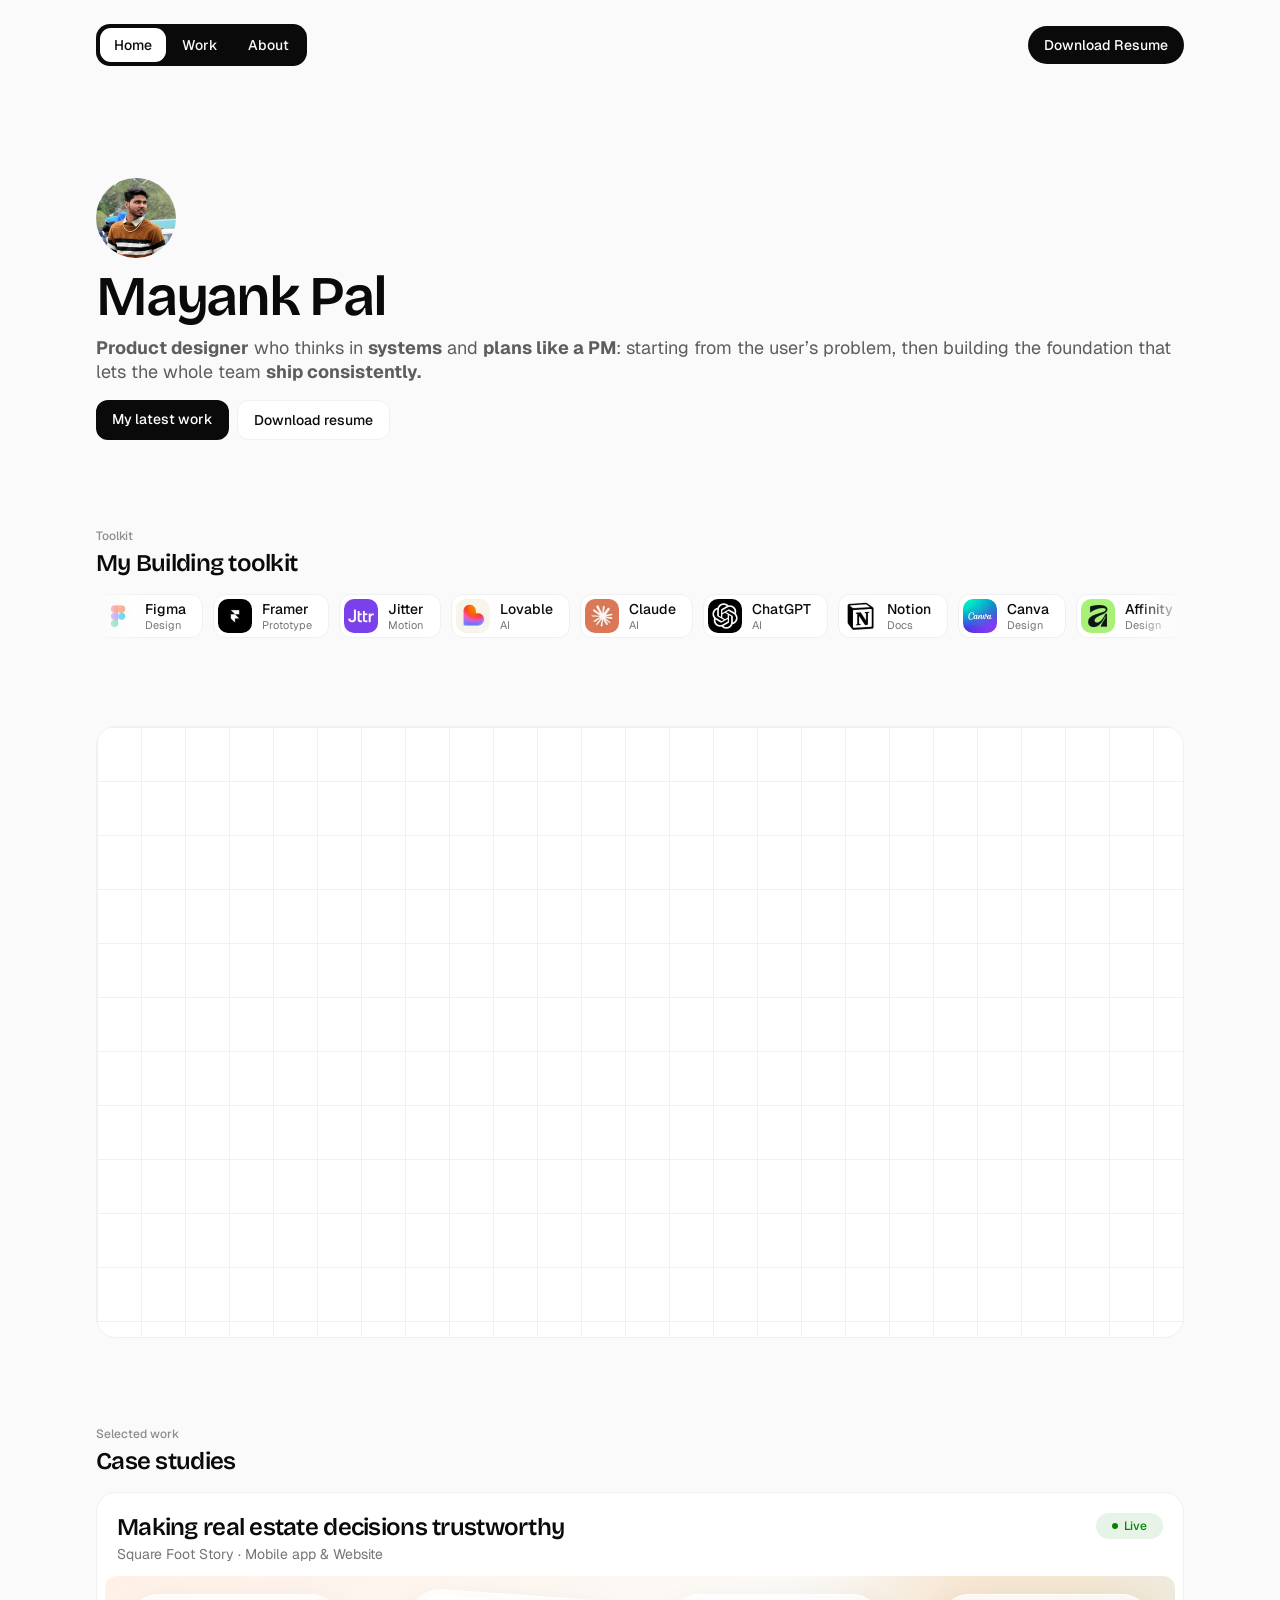
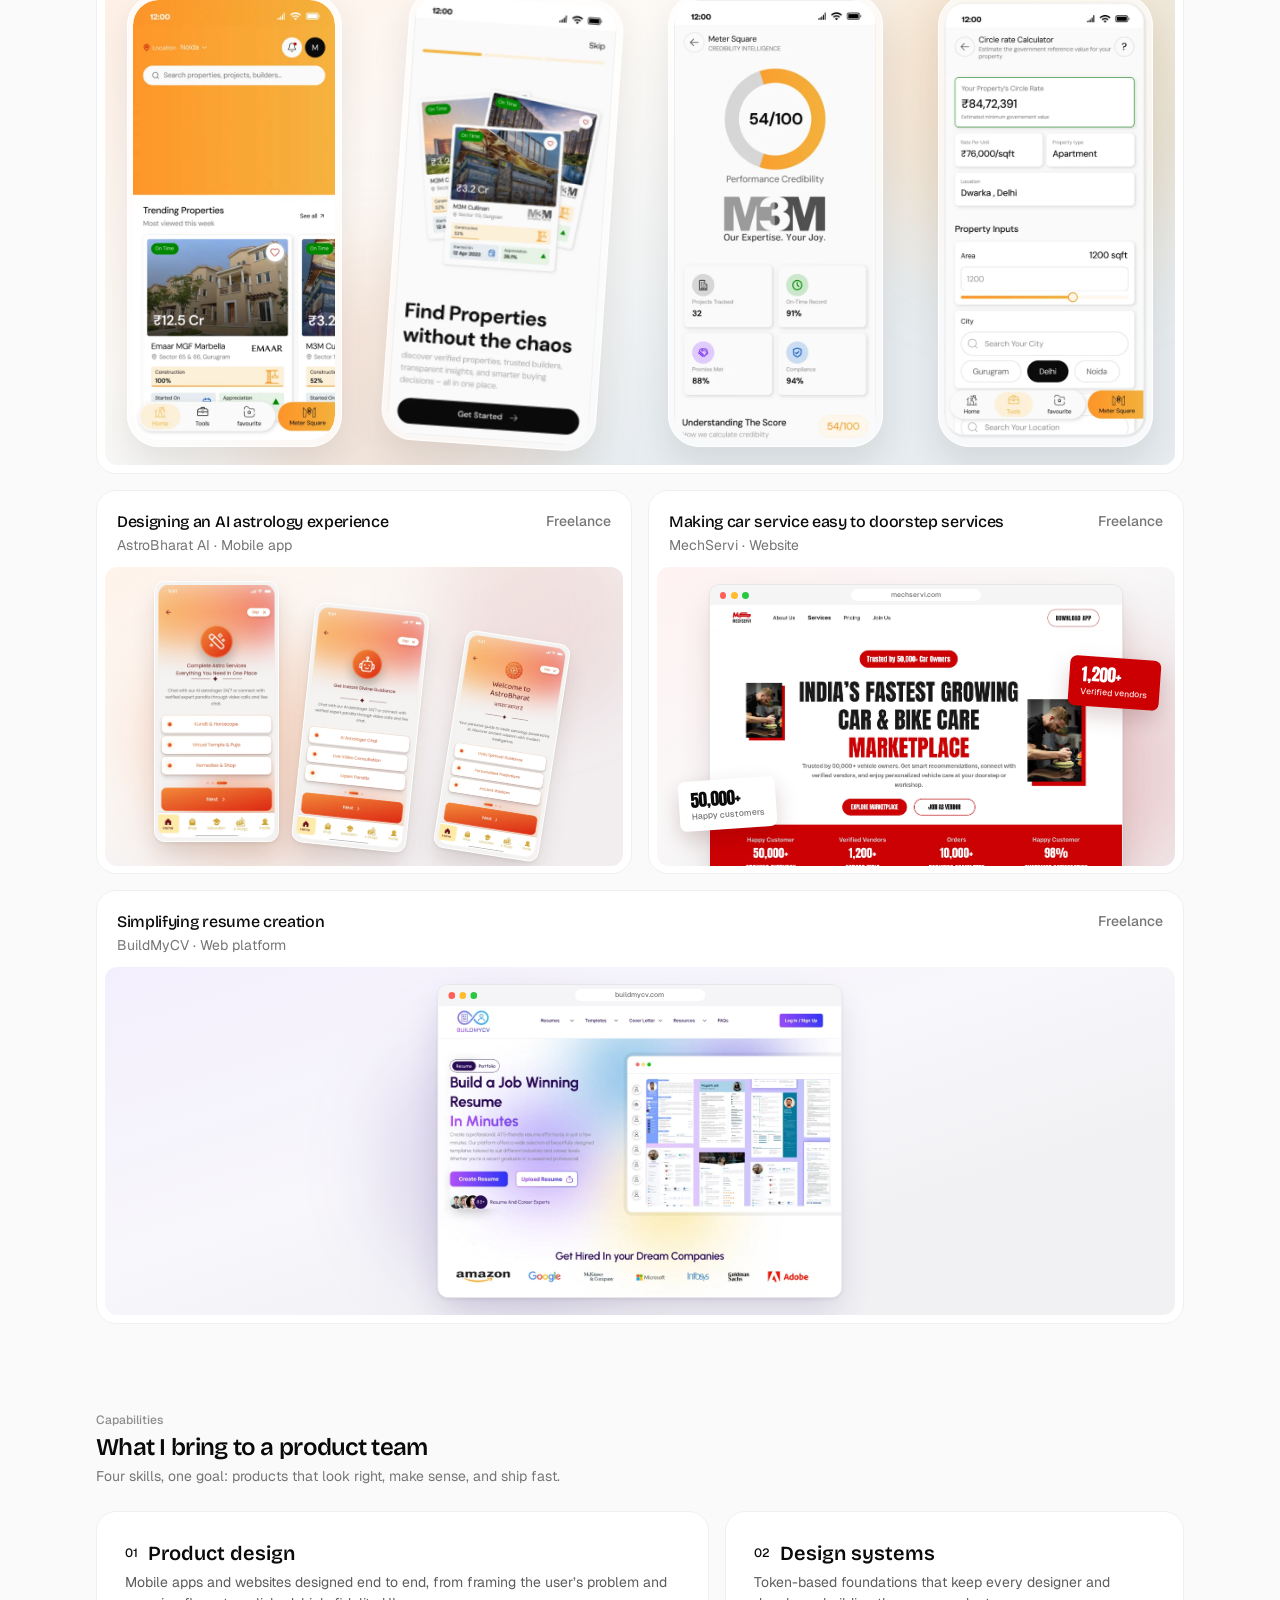
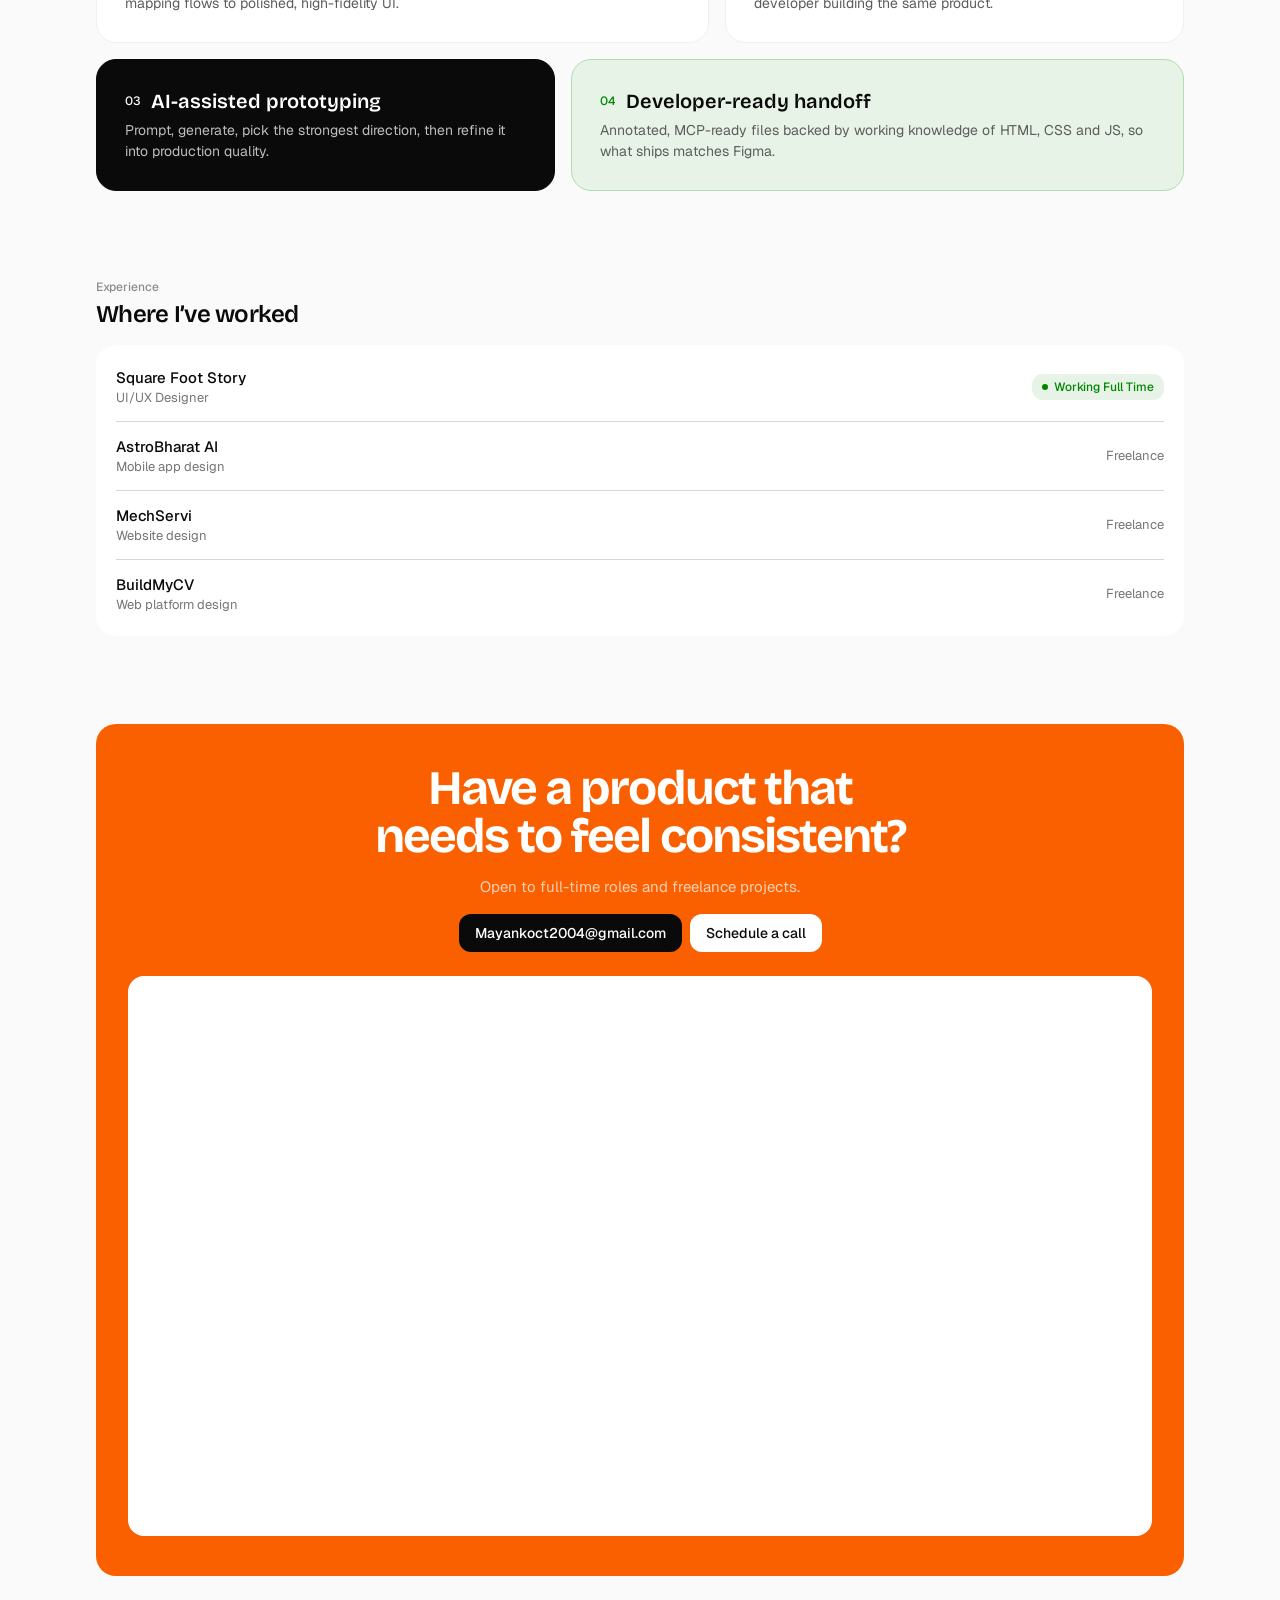
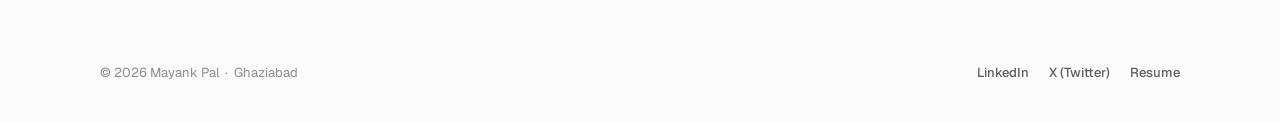
==== index.html @ 83ce11f9 "Home: Cal.com booking calendar in the contact card Co-Authored-By: Claude Opus 5.5 <noreply@anthropi" ====
<!DOCTYPE html>
<html lang="en">
<head>
  <meta charset="UTF-8">
  <meta name="viewport" content="width=device-width, initial-scale=1.0">
  <title>Mayank Pal — Product Designer</title>
  <meta name="description" content="Mayank Pal is a product designer who thinks in systems and plans like a PM.">

  <!-- Fonts -->
  <link rel="preconnect" href="https://fonts.googleapis.com">
  <link rel="preconnect" href="https://fonts.gstatic.com" crossorigin>
  <link href="https://fonts.googleapis.com/css2?family=Anton&family=Bricolage+Grotesque:opsz,wght@12..96,200..800&family=Geist:wght@100..900&display=swap" rel="stylesheet">

  <!-- Base -->
  <link rel="stylesheet" href="css/base/reset.css">
  <link rel="stylesheet" href="css/base/tokens.css">
  <link rel="stylesheet" href="css/base/typography.css">
  <link rel="stylesheet" href="css/base/layout.css">

  <!-- Components -->
  <link rel="stylesheet" href="css/components/nav.css">
  <link rel="stylesheet" href="css/components/footer.css">
  <link rel="stylesheet" href="css/components/buttons.css">
  <link rel="stylesheet" href="css/components/chips.css">
  <link rel="stylesheet" href="css/components/cards.css">
  <link rel="stylesheet" href="css/components/phone-mockup.css">
  <link rel="stylesheet" href="css/components/browser-mockup.css">
  <link rel="stylesheet" href="css/components/sfs-cover.css">
  <link rel="stylesheet" href="css/components/astro-cover.css">
  <link rel="stylesheet" href="css/components/mechservi-cover.css">
  <link rel="stylesheet" href="css/components/buildmycv-cover.css">
  <link rel="stylesheet" href="css/components/media-frame.css">

  <!-- Page -->
  <link rel="stylesheet" href="css/pages/home.css">
</head>
<body>
  <div class="page">

    <header class="nav">
      <nav class="nav__tabs" aria-label="Main">
        <a class="nav__tab" href="index.html" aria-current="page">Home</a>
        <a class="nav__tab" href="index.html#work">Work</a>
        <a class="nav__tab" href="about.html">About</a>
      </nav>
      <a class="button button--primary button--pill" href="https://drive.google.com/file/d/1pGfPo5S6tZQHNDvkSLIIHLWtFSm-3a2L/view?usp=sharing" target="_blank" rel="noopener">Download Resume</a>
    </header>

    <main class="page__main">

      <!-- Hero -->
      <section class="hero">
        <img class="hero__avatar" src="assets/images/home/avatar.webp" alt="Portrait of Mayank Pal" width="80" height="80">
        <h1 class="hero__title">Mayank Pal</h1>
        <p class="hero__intro">
          <strong>Product designer</strong> who thinks in <strong>systems</strong> and <strong>plans like a PM</strong>:
          starting from the user’s problem, then building the foundation that lets the whole team <strong>ship consistently.</strong>
        </p>
        <div class="button-group">
          <a class="button button--primary" href="#work">My latest work</a>
          <a class="button button--secondary" href="https://drive.google.com/file/d/1pGfPo5S6tZQHNDvkSLIIHLWtFSm-3a2L/view?usp=sharing" target="_blank" rel="noopener">Download resume</a>
        </div>
      </section>

      <!-- Toolkit -->
      <section class="toolkit">
        <div class="section-head">
          <p class="section-head__eyebrow">Toolkit</p>
          <h2 class="section-head__title">My Building toolkit</h2>
        </div>
        <div class="toolkit__marquee">
          <ul class="toolkit__strip">
            <li class="tool"><img class="tool__logo" src="assets/images/home/logo-figma.webp" alt="Figma logo"><span class="tool__text"><span class="tool__name">Figma</span><span class="tool__category">Design</span></span></li>
            <li class="tool"><img class="tool__logo" src="assets/images/home/logo-framer.webp" alt="Framer logo"><span class="tool__text"><span class="tool__name">Framer</span><span class="tool__category">Prototype</span></span></li>
            <li class="tool"><img class="tool__logo" src="assets/images/home/logo-jitter.webp" alt="Jitter logo"><span class="tool__text"><span class="tool__name">Jitter</span><span class="tool__category">Motion</span></span></li>
            <li class="tool"><img class="tool__logo" src="assets/images/home/logo-lovable.webp" alt="Lovable logo"><span class="tool__text"><span class="tool__name">Lovable</span><span class="tool__category">AI</span></span></li>
            <li class="tool"><img class="tool__logo" src="assets/images/home/logo-claude.webp" alt="Claude logo"><span class="tool__text"><span class="tool__name">Claude</span><span class="tool__category">AI</span></span></li>
            <li class="tool"><img class="tool__logo" src="assets/images/home/logo-chatgpt.webp" alt="ChatGPT logo"><span class="tool__text"><span class="tool__name">ChatGPT</span><span class="tool__category">AI</span></span></li>
            <li class="tool"><img class="tool__logo" src="assets/images/home/logo-notion.webp" alt="Notion logo"><span class="tool__text"><span class="tool__name">Notion</span><span class="tool__category">Docs</span></span></li>
            <li class="tool"><img class="tool__logo" src="assets/images/home/logo-canva.webp" alt="Canva logo"><span class="tool__text"><span class="tool__name">Canva</span><span class="tool__category">Design</span></span></li>
            <li class="tool"><img class="tool__logo" src="assets/images/home/logo-affinity.webp" alt="Affinity logo"><span class="tool__text"><span class="tool__name">Affinity</span><span class="tool__category">Design</span></span></li>
            <li class="tool"><img class="tool__logo" src="assets/images/home/logo-miro.webp" alt="Miro logo"><span class="tool__text"><span class="tool__name">Miro</span><span class="tool__category">Whiteboard</span></span></li>
            <li class="tool"><img class="tool__logo" src="assets/images/home/logo-adobe-xd.webp" alt="Adobe XD logo"><span class="tool__text"><span class="tool__name">Adobe XD</span><span class="tool__category">Design</span></span></li>
            <li class="tool"><img class="tool__logo" src="assets/images/home/logo-sketch.webp" alt="Sketch logo"><span class="tool__text"><span class="tool__name">Sketch</span><span class="tool__category">Design</span></span></li>
            <!-- Second copy so the loop scrolls seamlessly; hidden from screen readers -->
            <li class="tool" aria-hidden="true"><img class="tool__logo" src="assets/images/home/logo-figma.webp" alt=""><span class="tool__text"><span class="tool__name">Figma</span><span class="tool__category">Design</span></span></li>
            <li class="tool" aria-hidden="true"><img class="tool__logo" src="assets/images/home/logo-framer.webp" alt=""><span class="tool__text"><span class="tool__name">Framer</span><span class="tool__category">Prototype</span></span></li>
            <li class="tool" aria-hidden="true"><img class="tool__logo" src="assets/images/home/logo-jitter.webp" alt=""><span class="tool__text"><span class="tool__name">Jitter</span><span class="tool__category">Motion</span></span></li>
            <li class="tool" aria-hidden="true"><img class="tool__logo" src="assets/images/home/logo-lovable.webp" alt=""><span class="tool__text"><span class="tool__name">Lovable</span><span class="tool__category">AI</span></span></li>
            <li class="tool" aria-hidden="true"><img class="tool__logo" src="assets/images/home/logo-claude.webp" alt=""><span class="tool__text"><span class="tool__name">Claude</span><span class="tool__category">AI</span></span></li>
            <li class="tool" aria-hidden="true"><img class="tool__logo" src="assets/images/home/logo-chatgpt.webp" alt=""><span class="tool__text"><span class="tool__name">ChatGPT</span><span class="tool__category">AI</span></span></li>
            <li class="tool" aria-hidden="true"><img class="tool__logo" src="assets/images/home/logo-notion.webp" alt=""><span class="tool__text"><span class="tool__name">Notion</span><span class="tool__category">Docs</span></span></li>
            <li class="tool" aria-hidden="true"><img class="tool__logo" src="assets/images/home/logo-canva.webp" alt=""><span class="tool__text"><span class="tool__name">Canva</span><span class="tool__category">Design</span></span></li>
            <li class="tool" aria-hidden="true"><img class="tool__logo" src="assets/images/home/logo-affinity.webp" alt=""><span class="tool__text"><span class="tool__name">Affinity</span><span class="tool__category">Design</span></span></li>
            <li class="tool" aria-hidden="true"><img class="tool__logo" src="assets/images/home/logo-miro.webp" alt=""><span class="tool__text"><span class="tool__name">Miro</span><span class="tool__category">Whiteboard</span></span></li>
            <li class="tool" aria-hidden="true"><img class="tool__logo" src="assets/images/home/logo-adobe-xd.webp" alt=""><span class="tool__text"><span class="tool__name">Adobe XD</span><span class="tool__category">Design</span></span></li>
            <li class="tool" aria-hidden="true"><img class="tool__logo" src="assets/images/home/logo-sketch.webp" alt=""><span class="tool__text"><span class="tool__name">Sketch</span><span class="tool__category">Design</span></span></li>
          </ul>
        </div>
      </section>

      <!-- Showreel: plays silently on a loop, like a moving image -->
      <section class="media-frame" aria-label="Showreel">
        <video class="media-frame__video" autoplay muted loop playsinline preload="metadata" aria-label="Square Foot Story launch reel">
          <source src="assets/videos/home/sfs-launch-reel.mp4" type="video/mp4">
        </video>
      </section>

      <!-- Case studies -->
      <section class="case-studies" id="work">
        <div class="section-head">
          <p class="section-head__eyebrow">Selected work</p>
          <h2 class="section-head__title">Case studies</h2>
        </div>

        <!-- Square Foot Story (animated cover) — the whole card links to the case study -->
        <article class="work-card work-card--link">
          <div class="work-card__meta">
            <div class="work-card__text">
              <h3 class="work-card__title work-card__title--large"><a class="work-card__link" href="projects/square-foot-story.html">Making real estate decisions trustworthy</a></h3>
              <p class="work-card__subtitle">Square Foot Story · Mobile app &amp; Website</p>
            </div>
            <span class="chip chip--round"><img class="chip__dot" src="assets/icons/dot-green.svg" alt="">Live</span>
          </div>
          <div class="work-card__cover sfs-cover">
            <div class="sfs-cover__stage">
              <div class="glow sfs-cover__glow-1"><img class="glow__image" src="assets/images/square-foot-story/glow-cover-1.svg" alt=""></div>
              <div class="glow sfs-cover__glow-2"><img class="glow__image" src="assets/images/square-foot-story/glow-cover-2.svg" alt=""></div>
              <div class="phone sfs-cover__phone sfs-cover__phone--home">
                <div class="phone__screens">
                  <img class="phone__screen" src="assets/images/square-foot-story/screen-home.webp" alt="Square Foot Story home screen with a property search and trending properties">
                  <img class="phone__screen" src="assets/images/square-foot-story/screen-interior-designer.webp" alt="Interior designer profile screen">
                  <img class="phone__screen" src="assets/images/square-foot-story/screen-interior-designer-project.webp" alt="Interior designer project details screen">
                </div>
              </div>
              <div class="phone sfs-cover__phone sfs-cover__phone--splash">
                <div class="phone__screens">
                  <img class="phone__screen" src="assets/images/square-foot-story/screen-splash.webp" alt="Welcome screen: Find properties without the chaos">
                  <img class="phone__screen" src="assets/images/square-foot-story/screen-phone-number.webp" alt="Sign-in screen asking for a phone number">
                  <img class="phone__screen" src="assets/images/square-foot-story/screen-credibility-onboarding.webp" alt="Builder credibility onboarding screen">
                </div>
              </div>
              <div class="phone sfs-cover__phone sfs-cover__phone--builder">
                <div class="phone__screens">
                  <img class="phone__screen" src="assets/images/square-foot-story/screen-credibility-score.webp" alt="Builder credibility screen showing a score of 54 out of 100">
                  <img class="phone__screen" src="assets/images/square-foot-story/screen-comparison.webp" alt="Property comparison screen">
                </div>
              </div>
              <div class="phone sfs-cover__phone sfs-cover__phone--calculator">
                <div class="phone__screens">
                  <img class="phone__screen" src="assets/images/square-foot-story/screen-circle-rate-calculator.webp" alt="Circle rate calculator screen with property inputs">
                  <img class="phone__screen" src="assets/images/square-foot-story/screen-brands.webp" alt="Home brands screen">
                </div>
              </div>
            </div>
          </div>
        </article>

        <div class="grid-2">
          <!-- AstroBharat AI — the whole card links to the case study -->
          <article class="work-card work-card--link">
            <div class="work-card__meta">
              <div class="work-card__text">
                <h3 class="work-card__title"><a class="work-card__link" href="projects/astrobharat-ai.html">Designing an AI astrology experience</a></h3>
                <p class="work-card__subtitle">AstroBharat AI · Mobile app</p>
              </div>
              <p class="work-card__tag">Freelance</p>
            </div>
            <div class="work-card__cover astro-cover">
              <div class="astro-cover__stage">
                <div class="glow astro-cover__glow-1"><img class="glow__image" src="assets/images/astrobharat-ai/glow-cover-1.svg" alt=""></div>
                <div class="glow astro-cover__glow-2"><img class="glow__image" src="assets/images/astrobharat-ai/glow-cover-2.svg" alt=""></div>
                <div class="phone phone--bezel astro-cover__phone--1"><img class="phone__screen" src="assets/images/astrobharat-ai/screen-astro-services.webp" alt="AstroBharat AI onboarding screen: complete astro services in one place" loading="lazy"></div>
                <div class="phone phone--bezel astro-cover__phone--2"><img class="phone__screen" src="assets/images/astrobharat-ai/screen-divine-guidance.webp" alt="AstroBharat AI onboarding screen: instant divine guidance" loading="lazy"></div>
                <div class="phone phone--bezel astro-cover__phone--3"><img class="phone__screen" src="assets/images/astrobharat-ai/screen-welcome.webp" alt="AstroBharat AI welcome screen" loading="lazy"></div>
              </div>
            </div>
          </article>

          <!-- MechServi — the whole card links to the case study -->
          <article class="work-card work-card--link">
            <div class="work-card__meta">
              <div class="work-card__text">
                <h3 class="work-card__title"><a class="work-card__link" href="projects/mechservi.html">Making car service easy to doorstep services</a></h3>
                <p class="work-card__subtitle">MechServi · Website</p>
              </div>
              <p class="work-card__tag">Freelance</p>
            </div>
            <div class="work-card__cover mechservi-cover">
              <div class="mechservi-cover__stage">
                <div class="glow mechservi-cover__glow"><img class="glow__image" src="assets/images/mechservi/glow-cover.svg" alt=""></div>
                <div class="browser mechservi-cover__browser">
                  <div class="browser__bar">
                    <img class="browser__dot" src="assets/icons/browser-dot-red.svg" alt="">
                    <img class="browser__dot" src="assets/icons/browser-dot-yellow.svg" alt="">
                    <img class="browser__dot" src="assets/icons/browser-dot-green.svg" alt="">
                    <span class="browser__url"><span class="browser__url-text">mechservi.com</span></span>
                  </div>
                  <img class="browser__page" src="assets/images/mechservi/landing.webp" alt="MechServi landing page: India’s fastest growing car and bike care marketplace" loading="lazy">
                </div>
                <div class="stat stat--customers">
                  <div class="stat__chip"><span class="stat__value">50,000+</span><span class="stat__label">Happy customers</span></div>
                </div>
                <div class="stat stat--vendors">
                  <div class="stat__chip stat__chip--red"><span class="stat__value">1,200+</span><span class="stat__label">Verified vendors</span></div>
                </div>
              </div>
            </div>
          </article>
        </div>

        <!-- BuildMyCV — the whole card links to the case study -->
        <article class="work-card work-card--link">
          <div class="work-card__meta">
            <div class="work-card__text">
              <h3 class="work-card__title"><a class="work-card__link" href="projects/buildmycv.html">Simplifying resume creation</a></h3>
              <p class="work-card__subtitle">BuildMyCV · Web platform</p>
            </div>
            <p class="work-card__tag">Freelance</p>
          </div>
          <div class="work-card__cover buildmycv-cover">
            <div class="buildmycv-cover__stage">
              <div class="glow buildmycv-cover__glow"><img class="glow__image" src="assets/images/buildmycv/glow-cover.svg" alt=""></div>
              <div class="browser browser--cool buildmycv-cover__browser">
                <div class="browser__bar">
                  <img class="browser__dot" src="assets/icons/browser-dot-red.svg" alt="">
                  <img class="browser__dot" src="assets/icons/browser-dot-yellow.svg" alt="">
                  <img class="browser__dot" src="assets/icons/browser-dot-green.svg" alt="">
                  <span class="browser__url"><span class="browser__url-text">buildmycv.com</span></span>
                </div>
                <img class="browser__page" src="assets/images/buildmycv/landing.webp" alt="BuildMyCV landing page: Build a job winning resume in minutes" loading="lazy">
              </div>
            </div>
          </div>
        </article>
      </section>

      <!-- Capabilities -->
      <section class="capabilities">
        <div class="section-head">
          <p class="section-head__eyebrow">Capabilities</p>
          <h2 class="section-head__title">What I bring to a product team</h2>
          <p class="section-head__description">Four skills, one goal: products that look right, make sense, and ship fast.</p>
        </div>
        <div class="capabilities__grid">
          <div class="capabilities__row">
            <div class="capability capability--wide">
              <h3 class="capability__title"><span class="capability__number">01</span>Product design</h3>
              <p class="capability__text">Mobile apps and websites designed end to end, from framing the user’s problem and mapping flows to polished, high-fidelity UI.</p>
            </div>
            <div class="capability">
              <h3 class="capability__title"><span class="capability__number">02</span>Design systems</h3>
              <p class="capability__text">Token-based foundations that keep every designer and developer building the same product.</p>
            </div>
          </div>
          <div class="capabilities__row">
            <div class="capability capability--dark">
              <h3 class="capability__title"><span class="capability__number">03</span>AI-assisted prototyping</h3>
              <p class="capability__text">Prompt, generate, pick the strongest direction, then refine it into production quality.</p>
            </div>
            <div class="capability capability--wide capability--green">
              <h3 class="capability__title"><span class="capability__number">04</span>Developer-ready handoff</h3>
              <p class="capability__text">Annotated, MCP-ready files backed by working knowledge of HTML, CSS and JS, so what ships matches Figma.</p>
            </div>
          </div>
        </div>
      </section>

      <!-- Experience -->
      <section class="experience">
        <div class="section-head">
          <p class="section-head__eyebrow">Experience</p>
          <h2 class="section-head__title">Where I’ve worked</h2>
        </div>
        <ul class="experience__list">
          <li class="experience__item">
            <div class="experience__text"><span class="experience__company">Square Foot Story</span><span class="experience__role">UI/UX Designer</span></div>
            <span class="chip"><img class="chip__dot" src="assets/icons/dot-green.svg" alt="">Working Full Time</span>
          </li>
          <li class="experience__item">
            <div class="experience__text"><span class="experience__company">AstroBharat AI</span><span class="experience__role">Mobile app design</span></div>
            <span class="experience__type">Freelance</span>
          </li>
          <li class="experience__item">
            <div class="experience__text"><span class="experience__company">MechServi</span><span class="experience__role">Website design</span></div>
            <span class="experience__type">Freelance</span>
          </li>
          <li class="experience__item">
            <div class="experience__text"><span class="experience__company">BuildMyCV</span><span class="experience__role">Web platform design</span></div>
            <span class="experience__type">Freelance</span>
          </li>
        </ul>
      </section>

      <!-- Contact -->
      <section class="contact">
        <h2 class="contact__title">Have a product that needs to feel consistent?</h2>
        <p class="contact__text">Open to full-time roles and freelance projects.</p>
        <div class="button-group">
          <a class="button button--primary" href="mailto:Mayankoct2004@gmail.com">Mayankoct2004@gmail.com</a>
          <a class="button button--white" href="#schedule">Schedule a call</a>
        </div>
        <!-- Cal.com booking calendar (drawn by js/schedule.js) -->
        <div class="contact__calendar" id="schedule">
          <div class="contact__calendar-embed" id="my-cal-inline-30min"></div>
        </div>
      </section>
    </main>

    <footer class="footer">
      <p class="footer__text">© 2026 Mayank Pal  ·  Ghaziabad</p>
      <nav class="footer__links" aria-label="Social">
        <a class="footer__link" href="#">LinkedIn</a>
        <a class="footer__link" href="#">X (Twitter)</a>
        <a class="footer__link" href="https://drive.google.com/file/d/1pGfPo5S6tZQHNDvkSLIIHLWtFSm-3a2L/view?usp=sharing" target="_blank" rel="noopener">Resume</a>
      </nav>
    </footer>

  </div>

  <script src="js/main.js"></script>
  <script src="js/schedule.js"></script>
</body>
</html>
---- css/base/tokens.css ----
/* Design tokens: the only place for raw colour, font, spacing, radius and shadow values. */

:root {
  /* ---------- Colour palette (names match the Figma design system) ---------- */
  --color-white: #FFFFFF;

  --color-grey-50: #FAFAFA;
  --color-grey-100: #D6D6D6;
  --color-grey-200: #BDBDBD;
  --color-grey-300: #A6A6A6;
  --color-grey-400: #8D8D8D;
  --color-grey-500: #767676;
  --color-grey-600: #5D5D5D;
  --color-grey-700: #464646;
  --color-grey-800: #2D2D2D;
  --color-grey-900: #0A0A0A;

  --color-orange-50: #FFF0E6;
  --color-orange-100: #FEDFCC;
  --color-orange-200: #FED0B3;
  --color-orange-300: #FDBF99;
  --color-orange-400: #FDB080;
  --color-orange-500: #FC9F66;
  --color-orange-600: #FC904D;
  --color-orange-700: #FB8033;
  --color-orange-800: #FB701A;
  --color-orange-900: #FA6000;

  --color-yellow-50: #FEF8EC;
  --color-yellow-100: #FDF0D8;
  --color-yellow-200: #FBE1B1;
  --color-yellow-300: #F9D38B;
  --color-yellow-400: #F7C464;
  --color-yellow-500: #F5B53D;
  --color-yellow-600: #DDA438;
  --color-yellow-700: #AE822E;
  --color-yellow-800: #7F5F23;
  --color-yellow-900: #503D19;

  --color-green-50: #E6F3E6;
  --color-green-100: #CCE7CC;
  --color-green-200: #B3DBB3;
  --color-green-300: #99CF99;
  --color-green-400: #80C380;
  --color-green-500: #66B766;
  --color-green-600: #4DAB4D;
  --color-green-700: #339F33;
  --color-green-800: #1A931A;
  --color-green-900: #008700;

  --color-red-50: #F9E6E6;
  --color-red-100: #F2CCCC;
  --color-red-200: #ECB3B3;
  --color-red-300: #E59999;
  --color-red-400: #DE8080;
  --color-red-500: #D76666;
  --color-red-600: #D14D4D;
  --color-red-700: #CA3333;
  --color-red-800: #C41A1A;
  --color-red-900: #BD0000;

  --color-blue-50: #E6ECF0;
  --color-blue-100: #CCDCF2;
  --color-blue-200: #B3CCEC;
  --color-blue-300: #99BAE5;
  --color-blue-400: #80A9DE;
  --color-blue-500: #6697D7;
  --color-blue-600: #4D86D1;
  --color-blue-700: #3375CA;
  --color-blue-800: #1A64C4;
  --color-blue-900: #0052BD;

  --color-purple-50: #EFE5FF;
  --color-purple-100: #DFCCFF;
  --color-purple-200: #BE99FF;
  --color-purple-300: #9E66FF;
  --color-purple-400: #7E33FF;
  --color-purple-500: #5D00FF;
  --color-purple-600: #4B00CC;
  --color-purple-700: #380099;
  --color-purple-800: #250066;
  --color-purple-900: #130033;

  /* ---------- Colour roles ---------- */
  --color-primary: var(--color-blue-900);
  --color-page: var(--color-grey-50);
  --color-surface: var(--color-white);
  --color-text: var(--color-grey-900);
  --color-text-strong: #111111;
  --color-text-dark: var(--color-grey-800);
  --color-text-body: var(--color-grey-600);
  --color-text-muted: var(--color-grey-500);
  --color-text-subtle: var(--color-grey-400);
  --color-text-separator: #8C8C8C;
  --color-border: #F0F0F0;
  --color-border-soft: #EFEFEF;
  --color-border-swatch: #EAEAEA;
  --color-border-row: #ECECEC;
  --color-divider: var(--color-grey-100);
  --color-link: var(--color-primary);

  /* ---------- Mockup colours (phone bezels, browser windows, stat chips) ---------- */
  --color-bezel: #F4F3F2;
  --color-browser-border: #E6E6E6;
  --color-browser-border-cool: #E6E6EC;
  --color-browser-bar: #F5F5F6;
  --color-browser-bar-cool: #F5F5F7;
  --color-shot-border: #E8E8E8;
  --color-shot-bar: #F4F4F4;
  --color-week-bg: #F1EAFF;
  --color-week-text: #6A2BD9;
  --color-glass: rgba(255, 255, 255, 0.7);
  --color-glass-strong: rgba(255, 255, 255, 0.75);
  --color-tab-hover: rgba(255, 255, 255, 0.12);
  --color-carousel-bg: #EDEDED;
  --color-carousel-arrow: rgba(255, 255, 255, 0.9);
  --color-carousel-dots: rgba(255, 255, 255, 0.85);
  --color-mechservi-red: #CC0003;
  --color-mechservi-red-light: #FFE0E0;

  /* Square Foot Story case study: feature mockup colours */
  --color-mock-border: #EDEDED;
  --color-mock-chip-border: #DDDDDD;
  --color-mock-text-1: #333333;
  --color-mock-text-2: #444444;
  --color-mock-text-3: #555555;
  --color-mock-text-4: #6B6B6B;
  --color-mock-text-5: #7A7A7A;
  --color-mock-text-6: #9A9A9A;
  --color-mock-amber: #F5A833;
  --color-mock-amber-track: #F1E3CC;
  --color-mock-amber-dark: #D97A00;
  --color-mock-amber-light: #FFF4E2;
  --color-mock-green: #2EA44F;
  --color-mock-green-dark: #1E8E3E;
  --color-mock-green-light: #E6F6EA;
  --color-mock-green-border: #34A853;
  --color-mock-green-bg: #F6FCF7;
  --color-mock-red: #D93025;
  --color-mock-red-light: #FDECEC;
  --color-mock-bar-empty: #E5DED4;
  --color-feature-credibility: #FFEDD6;
  --color-feature-tracking: #FEECD5;
  --color-feature-calculators: #EEF6F0;
  --color-outcomes-border: #F1E6D6;
  --color-outcomes-card-border: #EFE6DA;
  --gradient-alert: linear-gradient(to right, #FF962A, #F5B33D);

  /* ---------- Card cover gradients ---------- */
  --gradient-sfs: linear-gradient(148.65deg, #FFF0E6 0%, #FCFAF7 35.714%, #E6ECF0 71.429%);
  --gradient-sfs-mobile: linear-gradient(132.72deg, #FFF0E6 0%, #FCFAF7 35.714%, #E6ECF0 71.429%);
  --gradient-sfs-hero: linear-gradient(145.64deg, #FFF0E6 0%, #FCFAF7 35.714%, #E6ECF0 71.429%);
  --gradient-astro: linear-gradient(150deg, #FFF3EA 0%, #FAF8F6 39.286%, #F2EEF0 71.429%);
  --gradient-astro-panel-1: linear-gradient(140.9deg, #FFF4EA 7.143%, #FFE2CF 78.571%);
  --gradient-astro-panel-2: linear-gradient(140.9deg, #FFF6E8 7.143%, #FBE3C4 78.571%);
  --gradient-astro-panel-1-mobile: linear-gradient(117deg, #FFF4EA 7.143%, #FFE2CF 78.571%);
  --gradient-astro-panel-2-mobile: linear-gradient(117deg, #FFF6E8 7.143%, #FBE3C4 78.571%);
  --gradient-mechservi: linear-gradient(150deg, #FFF2F2 0%, #FAF8F8 42.857%, #F1F1F3 71.429%);
  --gradient-buildmycv: linear-gradient(161.99deg, #F3EFFD 0%, #F8F7FB 42.857%, #F1F1F4 71.429%);
  --gradient-buildmycv-mobile: linear-gradient(145.25deg, #F3EFFD 0%, #F8F7FB 42.857%, #F1F1F4 71.429%);
  --gradient-buildmycv-hero-mobile: linear-gradient(146.46deg, #F3EFFD 0%, #F8F7FB 42.857%, #F1F1F4 71.429%);

  /* ---------- Fonts ---------- */
  --font-heading: "Bricolage Grotesque", sans-serif;
  --font-body: "Geist", sans-serif;
  --font-stat: "Anton", sans-serif;
  --font-sfs-app: "DM Sans", sans-serif; /* the Square Foot Story app's own font */

  --font-weight-regular: 400;
  --font-weight-medium: 500;
  --font-weight-semibold: 600;
  --font-weight-bold: 700;

  --font-size-8: 8px;
  --font-size-9: 9px;
  --font-size-10: 10px;
  --font-size-11: 11px;
  --font-size-12: 12px;
  --font-size-13: 13px;
  --font-size-14: 14px;
  --font-size-15: 15px;
  --font-size-16: 16px;
  --font-size-17: 17px;
  --font-size-18: 18px;
  --font-size-19: 19px;
  --font-size-20: 20px;
  --font-size-22: 22px;
  --font-size-24: 24px;
  --font-size-26: 26px;
  --font-size-28: 28px;
  --font-size-30: 30px;
  --font-size-32: 32px;
  --font-size-34: 34px;
  --font-size-36: 36px;
  --font-size-40: 40px;
  --font-size-48: 48px;
  --font-size-56: 56px;
  --font-size-64: 64px;

  /* ---------- Spacing (Figma Space/Space-N) ---------- */
  --space-2: 2px;
  --space-4: 4px;
  --space-5: 5px;
  --space-6: 6px;
  --space-7: 7px;
  --space-8: 8px;
  --space-9: 9px;
  --space-10: 10px;
  --space-11: 11px;
  --space-12: 12px;
  --space-14: 14px;
  --space-18: 18px;
  --space-16: 16px;
  --space-20: 20px;
  --space-22: 22px;
  --space-24: 24px;
  --space-28: 28px;
  --space-32: 32px;
  --space-36: 36px;
  --space-40: 40px;
  --space-48: 48px;
  --space-56: 56px;
  --space-64: 64px;
  --space-72: 72px;
  --space-88: 88px;
  --space-96: 96px;
  --space-104: 104px;
  --space-112: 112px;

  /* ---------- Radius (Figma Corner/radius-N) ---------- */
  --radius-4: 4px;
  --radius-6: 6px;
  --radius-8: 8px;
  --radius-10: 10px;
  --radius-11: 11px;
  --radius-12: 12px;
  --radius-14: 14px;
  --radius-16: 16px;
  --radius-20: 20px;
  --radius-24: 24px;
  --radius-round: 1000px;

  /* ---------- Shadows ---------- */
  --shadow-phone: 0 18em 40em rgba(51, 38, 26, 0.1);
  --shadow-bezel: 0 2em 4em rgba(0, 0, 0, 0.06), 0 16em 30em -4em rgba(64, 31, 13, 0.16);
  --shadow-browser-warm: 0 2em 4em rgba(0, 0, 0, 0.06), 0 18em 40em -6em rgba(77, 13, 13, 0.16);
  --shadow-browser-cool: 0 2em 4em rgba(0, 0, 0, 0.06), 0 18em 40em -6em rgba(51, 26, 102, 0.16);
  --shadow-stat: 0 10em 24em rgba(77, 13, 13, 0.18);
  --shadow-card-hover: 0 12px 32px -12px rgba(10, 10, 10, 0.18);
  --shadow-mock-warm: 0 2em 6em rgba(0, 0, 0, 0.12), 0 20em 40em -8em rgba(51, 26, 0, 0.22);
  --shadow-mock-soft: 0 2em 6em rgba(0, 0, 0, 0.08), 0 14em 30em -6em rgba(51, 26, 0, 0.16);
  --shadow-mock-cool: 0 2em 6em rgba(0, 0, 0, 0.07), 0 14em 30em -6em rgba(26, 38, 51, 0.14);
  --shadow-outcome-card: 0 8px 24px rgba(77, 51, 13, 0.06);
  --shadow-shot: 0 16px 40px rgba(26, 26, 26, 0.08);
  --shadow-phone-warm: 0 17.1em 38em rgba(89, 26, 13, 0.14);
  --shadow-carousel-arrow: 0 4px 12px rgba(0, 0, 0, 0.12);

  /* ---------- Layout ---------- */
  --page-max-width: 1440px;

  /* ---------- Motion ---------- */
  --ease-in-out: cubic-bezier(0.5, 0, 0.5, 1);
}
---- css/base/typography.css ----
/* Heading and body text styles. */

body {
  background: var(--color-page);
  color: var(--color-text);
  font-family: var(--font-body);
  -webkit-font-smoothing: antialiased;
}

/* Bricolage headings use a fixed optical size of 14, as set in Figma */
h1,
h2,
h3 {
  font-family: var(--font-heading);
  font-variation-settings: "opsz" 14;
}

h1 {
  font-size: var(--font-size-56);
  font-weight: var(--font-weight-semibold);
}

/* Section heading: small grey eyebrow + title (+ optional description) */
.section-head {
  display: flex;
  flex-direction: column;
  gap: var(--space-4);
}

.section-head__eyebrow {
  color: var(--color-text-subtle);
  font-size: var(--font-size-12);
  font-weight: var(--font-weight-medium);
  line-height: 16px;
}

.section-head__title {
  font-size: var(--font-size-24);
  font-weight: var(--font-weight-semibold);
  line-height: 30px;
  letter-spacing: -0.72px;
}

.section-head__description {
  color: var(--color-text-muted);
  font-size: var(--font-size-14);
  line-height: 21px;
}
---- css/base/layout.css ----
/* Page layout: container, section spacing and grid helpers. */

/* Wraps header, main and footer on every page */
.page {
  max-width: var(--page-max-width);
  margin: 0 auto;
  padding: var(--space-24) var(--space-96) var(--space-40);
  display: flex;
  flex-direction: column;
  gap: var(--space-88);
}

/* Stacks the sections inside <main> with the same gap */
.page__main {
  display: flex;
  flex-direction: column;
  gap: var(--space-88);
}

/* Two equal columns that stack on mobile */
.grid-2 {
  display: grid;
  grid-template-columns: 1fr 1fr;
  gap: var(--space-16);
}

/* Small laptops: narrow the side padding before the mobile layout kicks in */
@media (max-width: 1100px) {
  .page {
    padding-right: var(--space-40);
    padding-left: var(--space-40);
  }
}

@media (max-width: 767px) {
  .page {
    padding: var(--space-16) var(--space-20) var(--space-32);
    gap: var(--space-56);
  }

  .page__main {
    gap: var(--space-56);
  }

  .grid-2 {
    grid-template-columns: 1fr;
  }
}
---- css/components/nav.css ----
/* Top navigation bar, shared by every page. */

.nav {
  display: flex;
  align-items: center;
  justify-content: space-between;
  gap: var(--space-16);
}

/* Black pill holding the page tabs */
.nav__tabs {
  display: flex;
  gap: var(--space-2);
  padding: var(--space-4);
  background: var(--color-grey-900);
  border-radius: var(--radius-14);
}

.nav__tab {
  padding: var(--space-7) var(--space-14);
  border-radius: var(--radius-11);
  color: var(--color-grey-50);
  font-size: var(--font-size-14);
  font-weight: var(--font-weight-medium);
  line-height: 20px;
  transition: background 0.2s;
}

.nav__tab:hover {
  background: var(--color-tab-hover);
}

/* The tab for the page you're on (set with aria-current="page") */
.nav__tab[aria-current="page"] {
  background: var(--color-white);
  color: var(--color-grey-900);
}

/* Case study pages: a "← Project" back tab sits first and stays highlighted */
.nav__tab--back {
  background: var(--color-white);
  color: var(--color-grey-900);
  white-space: pre;
}

.nav__tab--back:hover {
  background: var(--color-white);
}

@media (max-width: 767px) {
  /* On phones, case study pages show only the back tab */
  .nav__tabs:has(.nav__tab--back) .nav__tab:not(.nav__tab--back) {
    display: none;
  }

  .nav__tab {
    padding: var(--space-6) var(--space-10);
    font-size: var(--font-size-13);
  }

  .nav .button {
    padding: var(--space-8) var(--space-12);
    font-size: var(--font-size-13);
  }
}
---- css/components/footer.css ----
/* Site footer, shared by every page. */

.footer {
  display: flex;
  flex-wrap: wrap;
  align-items: center;
  justify-content: space-between;
  padding: 0 var(--space-4);
  font-size: var(--font-size-13);
  line-height: 18px;
}

.footer__text {
  color: var(--color-text-subtle);
  white-space: pre;
}

.footer__links {
  display: flex;
  gap: var(--space-20);
  color: var(--color-text-body);
  font-weight: var(--font-weight-medium);
}

.footer__link:hover {
  color: var(--color-text);
}

@media (max-width: 767px) {
  .footer {
    flex-direction: column;
  }
}
---- css/components/buttons.css ----
/* Buttons and button-style links. */

.button {
  display: inline-flex;
  justify-content: center;
  padding: var(--space-9) var(--space-16);
  border-radius: var(--radius-12);
  font-size: var(--font-size-14);
  font-weight: var(--font-weight-medium);
  line-height: 20px;
  white-space: nowrap;
  transition: opacity 0.2s, transform 0.2s;
}

.button:hover {
  opacity: 0.85;
}

.button:active {
  transform: scale(0.98);
}

/* Black */
.button--primary {
  background: var(--color-grey-900);
  color: var(--color-white);
}

/* White with a light border */
.button--secondary {
  background: var(--color-surface);
  color: var(--color-text);
  border: 1px solid var(--color-border);
}

/* White without a border (for coloured backgrounds) */
.button--white {
  background: var(--color-white);
  color: var(--color-text);
}

/* Fully rounded ends */
.button--pill {
  border-radius: 240px;
}

/* A row of buttons */
.button-group {
  display: flex;
  flex-wrap: wrap;
  gap: var(--space-8);
}
---- css/components/chips.css ----
/* Small status chips and tags. */

/* Green status chip with a dot, e.g. "Live" or "Working Full Time" */
.chip {
  display: inline-flex;
  align-items: center;
  gap: var(--space-6);
  padding: var(--space-5) var(--space-10);
  background: var(--color-green-50);
  border-radius: var(--radius-11);
  color: var(--color-green-900);
  font-size: var(--font-size-12);
  font-weight: var(--font-weight-medium);
  line-height: 16px;
  white-space: nowrap;
}

.chip--round {
  padding: var(--space-5) var(--space-16);
  border-radius: var(--radius-round);
}

.chip__dot {
  width: 6px;
  height: 6px;
}
---- css/components/cards.css ----
/* Project and content cards. */

/* ---------- Work card: white card with a title row and a cover ---------- */
.work-card {
  display: flex;
  flex-direction: column;
  padding: var(--space-8);
  background: var(--color-surface);
  border: 1px solid var(--color-border);
  border-radius: var(--radius-20);
  overflow: hidden;
}

.work-card__meta {
  display: flex;
  align-items: flex-start;
  justify-content: space-between;
  gap: var(--space-12);
  padding: var(--space-12);
}

.work-card__text {
  flex: 1;
  min-width: 0;
  display: flex;
  flex-direction: column;
  gap: var(--space-2);
}

/* Clickable card: the title link stretches over the whole card,
   so the card is one big link while screen readers just hear the title */
.work-card--link {
  position: relative;
  transition: transform 0.25s, box-shadow 0.25s;
}

.work-card--link:hover {
  transform: translateY(-2px);
  box-shadow: var(--shadow-card-hover);
}

.work-card__link::after {
  content: "";
  position: absolute;
  inset: 0;
  z-index: 1;
  border-radius: inherit;
}

.work-card__link:focus-visible {
  outline: none;
}

.work-card--link:has(.work-card__link:focus-visible) {
  outline: 2px solid var(--color-primary);
  outline-offset: 2px;
}

.work-card__title {
  font-size: var(--font-size-16);
  font-weight: var(--font-weight-medium);
  line-height: 22px;
  letter-spacing: -0.32px;
}

.work-card__title--large {
  font-size: var(--font-size-24);
  font-weight: var(--font-weight-semibold);
  line-height: 1.2;
  letter-spacing: -0.72px;
}

.work-card__subtitle {
  color: var(--color-text-muted);
  font-size: var(--font-size-14);
  line-height: 20px;
}

.work-card__tag {
  color: var(--color-text-muted);
  font-size: var(--font-size-14);
  font-weight: var(--font-weight-medium);
  line-height: 20px;
  white-space: nowrap;
}

/*
  Cover: holds a fixed-size Figma composition (phones, browser windows).
  The stage's font-size is set per cover so that 1em = 1 Figma pixel.
  Everything inside is sized in em, so the whole picture scales with the card.
*/
.work-card__cover {
  position: relative;
  container-type: inline-size;
  border-radius: var(--radius-12);
  overflow: hidden;
}

.work-card__stage {
  position: absolute;
  inset: 0;
}

.work-card__stage img {
  max-width: none;
}

/* Soft blurred glow. The SVG is larger than its slot to make room for the blur. */
.glow {
  position: absolute;
}

.glow__image {
  position: absolute;
}

@media (max-width: 767px) {
  .work-card__meta {
    padding: var(--space-10) var(--space-8) var(--space-12);
  }

  .work-card__title--large {
    font-size: var(--font-size-18);
    letter-spacing: -0.54px;
  }

  .work-card__cover {
    border-radius: var(--radius-6);
  }
}
---- css/components/phone-mockup.css ----
/* Phone frames that hold app screenshots. Sizes are in em (1em = 1 Figma pixel inside a cover stage). */

/* ---------- Glass phone: frosted frame with sliding screens ---------- */
.phone {
  position: absolute;
  width: 247em;
  height: 520em;
  overflow: hidden;
  background: var(--color-glass);
  backdrop-filter: blur(6em);
  -webkit-backdrop-filter: blur(6em);
  border: 1.5em solid var(--color-white);
  border-radius: 36em;
  box-shadow: var(--shadow-phone);
}

.phone__screens {
  position: absolute;
  left: 5.5em;
  top: 5.5em;
  width: 233em;
  height: 506em;
  overflow: hidden;
  border-radius: 29em;
}

.phone__screen {
  position: absolute;
  inset: 0;
  width: 100%;
  height: 100%;
  object-fit: cover;
  border-radius: 29em;
}

/* Later screens wait off to the right until an animation slides them in */
.phone__screen + .phone__screen {
  translate: 100% 0;
}

/* In normal page flow (e.g. a row of phones) instead of absolutely placed.
   Set font-size on the phone to scale it: 1em = 1/247 of the phone's width. */
.phone--static {
  position: relative;
  flex-shrink: 0;
}

/* ---------- Bezel phone: simple light frame with one screenshot ---------- */
.phone--bezel {
  padding: 3.5em;
  background: var(--color-bezel);
  border-radius: 12em;
  box-shadow: var(--shadow-bezel);
  backdrop-filter: none;
  -webkit-backdrop-filter: none;
}

.phone--bezel .phone__screen {
  position: static;
  border-radius: 7em;
}
---- css/components/browser-mockup.css ----
/* Browser window frame that holds a website screenshot. Sizes are in em (1em = 1 Figma pixel inside a cover stage). */

.browser {
  position: absolute;
  left: 50%;
  top: 20em;
  translate: -50% 0;
  overflow: hidden;
  background: var(--color-white);
  border: 1em solid var(--color-browser-border);
  border-radius: 12em;
  box-shadow: var(--shadow-browser-warm);
}

.browser--cool {
  border-color: var(--color-browser-border-cool);
  box-shadow: var(--shadow-browser-cool);
}

/* Title bar with the three window dots and the URL pill */
.browser__bar {
  position: relative;
  display: flex;
  align-items: center;
  gap: 5em;
  height: 23em;
  padding-left: 11em;
  background: var(--color-browser-bar);
}

.browser--cool .browser__bar {
  background: var(--color-browser-bar-cool);
}

.browser__dot {
  width: 8em;
  height: 8em;
}

.browser__url {
  position: absolute;
  left: 50%;
  top: 4em;
  translate: -50% 0;
  display: flex;
  align-items: center;
  justify-content: center;
  width: 150em;
  height: 14em;
  background: var(--color-white);
  border-radius: 7em;
}

/* 8em here means 8 Figma pixels, because the parent's font-size is the stage unit */
.browser__url-text {
  color: var(--color-text-muted);
  font-size: 8em;
  font-weight: var(--font-weight-medium);
}

.browser__page {
  width: 100%;
  object-fit: cover;
}

/* ==========================================================
   Browser shot: a website screenshot in a simple window frame,
   in normal page flow (used in case study "Key screens" grids)
   ========================================================== */
.browser-shot {
  display: flex;
  flex-direction: column;
  gap: var(--space-12);
  min-width: 0;
  margin: 0;
}

.browser-shot__window {
  overflow: hidden;
  background: var(--color-surface);
  border: 1px solid var(--color-shot-border);
  border-radius: var(--radius-16);
  box-shadow: var(--shadow-shot);
}

/* No drop shadow (BuildMyCV) */
.browser-shot--flat .browser-shot__window {
  box-shadow: none;
}

.browser-shot__bar {
  display: flex;
  align-items: center;
  gap: var(--space-6);
  padding: var(--space-11) 0 var(--space-11) var(--space-14);
  background: var(--color-shot-bar);
}

.browser-shot__dot {
  width: 9px;
  height: 9px;
}

/* The image keeps the shape it has in Figma; set aspect-ratio per shot */
.browser-shot__image {
  display: block;
  width: 100%;
  object-fit: cover;
}

.browser-shot__caption {
  color: var(--color-text-strong);
  font-size: var(--font-size-14);
  font-weight: var(--font-weight-medium);
}
---- css/components/sfs-cover.css ----
/* Animated Square Foot Story cover: four phones rise in, float and swipe through screens.
   Used on the home page card and the case study hero. 1em = 1 Figma pixel of the 1230 × 562 composition. */

.sfs-cover {
  position: relative;
  container-type: inline-size;
  overflow: hidden;
  aspect-ratio: 1230 / 562;
  background: var(--gradient-sfs);
}

.sfs-cover__stage {
  position: absolute;
  inset: 0;
  font-size: calc(100cqw / 1230);
}

.sfs-cover__stage img {
  max-width: none;
}

.sfs-cover__glow-1 { left: 147.6em; top: 309.1em; width: 360em; height: 360em; }
.sfs-cover__glow-1 .glow__image { inset: -33.33%; width: 166.66%; height: 166.66%; }
.sfs-cover__glow-2 { left: 861em; top: -80em; width: 420em; height: 420em; }
.sfs-cover__glow-2 .glow__image { inset: -28.57%; width: 157.14%; height: 157.14%; }

.sfs-cover__phone { top: 21em; }
.sfs-cover__phone--home { left: 25em; }
.sfs-cover__phone--splash { left: 333.84em; rotate: 4deg; }
.sfs-cover__phone--builder { left: 647em; }
.sfs-cover__phone--calculator { left: 958em; }

/* Hero layout (case study page): 1248 × 640 in Figma, the same phones at 1.1388× size
   and placed a little closer together. 1em = 1.1388 Figma pixels here. */
.sfs-cover--hero {
  aspect-ratio: 1248 / 640;
  background: var(--gradient-sfs-hero);
  border-radius: var(--radius-24);
}

.sfs-cover--hero .sfs-cover__stage {
  font-size: calc(100cqw / 1095.9);
}

.sfs-cover--hero .sfs-cover__phone--home       { left: 15.81em; }
.sfs-cover--hero .sfs-cover__phone--splash     { left: 285.86em; }
.sfs-cover--hero .sfs-cover__phone--builder    { left: 560.71em; }
.sfs-cover--hero .sfs-cover__phone--calculator { left: 832.92em; }

@media (max-width: 767px) {
  .sfs-cover--hero {
    border-radius: var(--radius-12);
  }
}

/* ---------- Animation: one 10s loop, timings from Figma ---------- */
.sfs-cover__glow-1 { animation: glow-fade 10s linear infinite, glow-pulse-1 10s linear infinite; }
.sfs-cover__glow-2 { animation: glow-fade 10s linear infinite, glow-pulse-2 10s linear infinite; }

@keyframes glow-fade {
  0%   { opacity: 0; animation-timing-function: var(--ease-in-out); }
  12%  { opacity: 1; }
  100% { opacity: 1; }
}

@keyframes glow-pulse-1 {
  0%   { scale: 0.6; animation-timing-function: var(--ease-in-out); }
  15%  { scale: 1;   animation-timing-function: var(--ease-in-out); }
  40%  { scale: 1.2; animation-timing-function: var(--ease-in-out); }
  100% { scale: 1; }
}

@keyframes glow-pulse-2 {
  0%   { scale: 0.6; animation-timing-function: var(--ease-in-out); }
  15%  { scale: 1;   animation-timing-function: var(--ease-in-out); }
  50%  { scale: 1.2; animation-timing-function: var(--ease-in-out); }
  100% { scale: 1; }
}

/* Phones rise in one after another, then gently float */
.sfs-cover__phone--home       { animation: home-in 10s linear infinite, home-float 10s linear infinite; }
.sfs-cover__phone--splash     { animation: splash-in 10s linear infinite, splash-float 10s linear infinite, splash-tilt 10s linear infinite; }
.sfs-cover__phone--builder    { animation: builder-in 10s linear infinite, builder-float 10s linear infinite; }
.sfs-cover__phone--calculator { animation: calculator-in 10s linear infinite, calculator-float 10s linear infinite; }

@keyframes home-in {
  0%   { opacity: 0; animation-timing-function: var(--ease-in-out); }
  6%   { opacity: 1; }
  100% { opacity: 1; }
}

@keyframes home-float {
  0%   { translate: 0 140em; animation-timing-function: var(--ease-in-out); }
  11%  { translate: 0 0; }
  22%  { translate: 0 0;     animation-timing-function: var(--ease-in-out); }
  38%  { translate: 0 -10em; animation-timing-function: var(--ease-in-out); }
  56%  { translate: 0 10em;  animation-timing-function: var(--ease-in-out); }
  74%  { translate: 0 -10em; animation-timing-function: var(--ease-in-out); }
  100% { translate: 0 0; }
}

@keyframes splash-in {
  0%, 1.5% { opacity: 0; animation-timing-function: var(--ease-in-out); }
  7.5%     { opacity: 1; }
  100%     { opacity: 1; }
}

@keyframes splash-float {
  0%, 1.5% { translate: 0 140em; animation-timing-function: var(--ease-in-out); }
  12.5%    { translate: 0 0; }
  25%      { translate: 0 0;     animation-timing-function: var(--ease-in-out); }
  41%      { translate: 0 10em;  animation-timing-function: var(--ease-in-out); }
  59%      { translate: 0 -10em; animation-timing-function: var(--ease-in-out); }
  77%      { translate: 0 10em;  animation-timing-function: var(--ease-in-out); }
  100%     { translate: 0 0; }
}

@keyframes splash-tilt {
  0%, 14% { rotate: 8deg;   animation-timing-function: var(--ease-in-out); }
  50%     { rotate: 5.5deg; animation-timing-function: var(--ease-in-out); }
  100%    { rotate: 8deg; }
}

@keyframes builder-in {
  0%, 3% { opacity: 0; animation-timing-function: var(--ease-in-out); }
  9%     { opacity: 1; }
  100%   { opacity: 1; }
}

@keyframes builder-float {
  0%, 3% { translate: 0 140em; animation-timing-function: var(--ease-in-out); }
  14%    { translate: 0 0; }
  28%    { translate: 0 0;     animation-timing-function: var(--ease-in-out); }
  44%    { translate: 0 -10em; animation-timing-function: var(--ease-in-out); }
  62%    { translate: 0 10em;  animation-timing-function: var(--ease-in-out); }
  80%    { translate: 0 -10em; animation-timing-function: var(--ease-in-out); }
  100%   { translate: 0 0; }
}

@keyframes calculator-in {
  0%, 4.5% { opacity: 0; animation-timing-function: var(--ease-in-out); }
  10.5%    { opacity: 1; }
  100%     { opacity: 1; }
}

@keyframes calculator-float {
  0%, 4.5% { translate: 0 140em; animation-timing-function: var(--ease-in-out); }
  15.5%    { translate: 0 0; }
  31%      { translate: 0 0;     animation-timing-function: var(--ease-in-out); }
  47%      { translate: 0 10em;  animation-timing-function: var(--ease-in-out); }
  65%      { translate: 0 -10em; animation-timing-function: var(--ease-in-out); }
  83%      { translate: 0 10em;  animation-timing-function: var(--ease-in-out); }
  100%     { translate: 0 0; }
}

/* Screens inside each phone: the current screen slides left and dims
   while the next one slides in from the right */
.sfs-cover__phone--home .phone__screen:nth-child(1)       { animation: home-screen-1 10s linear infinite; }
.sfs-cover__phone--home .phone__screen:nth-child(2)       { animation: home-screen-2 10s linear infinite; }
.sfs-cover__phone--home .phone__screen:nth-child(3)       { animation: home-screen-3 10s linear infinite; }
.sfs-cover__phone--splash .phone__screen:nth-child(1)     { animation: splash-screen-1 10s linear infinite; }
.sfs-cover__phone--splash .phone__screen:nth-child(2)     { animation: splash-screen-2 10s linear infinite; }
.sfs-cover__phone--splash .phone__screen:nth-child(3)     { animation: splash-screen-3 10s linear infinite; }
.sfs-cover__phone--builder .phone__screen:nth-child(1)    { animation: builder-screen-1 10s linear infinite; }
.sfs-cover__phone--builder .phone__screen:nth-child(2)    { animation: builder-screen-2 10s linear infinite; }
.sfs-cover__phone--calculator .phone__screen:nth-child(1) { animation: calculator-screen-1 10s linear infinite; }
.sfs-cover__phone--calculator .phone__screen:nth-child(2) { animation: calculator-screen-2 10s linear infinite; }

@keyframes home-screen-1 {
  0%, 26%   { translate: 0 0;     opacity: 1;   animation-timing-function: var(--ease-in-out); }
  33%, 100% { translate: -30% 0;  opacity: 0.4; }
}
@keyframes home-screen-2 {
  0%, 26%   { translate: 100% 0;  opacity: 1;   animation-timing-function: var(--ease-in-out); }
  33%, 64%  { translate: 0 0;     opacity: 1;   animation-timing-function: var(--ease-in-out); }
  71%, 100% { translate: -30% 0;  opacity: 0.4; }
}
@keyframes home-screen-3 {
  0%, 64%   { translate: 100% 0;  animation-timing-function: var(--ease-in-out); }
  71%, 100% { translate: 0 0; }
}

@keyframes splash-screen-1 {
  0%, 35%   { translate: 0 0;     opacity: 1;   animation-timing-function: var(--ease-in-out); }
  42%, 100% { translate: -30% 0;  opacity: 0.4; }
}
@keyframes splash-screen-2 {
  0%, 35%   { translate: 100% 0;  opacity: 1;   animation-timing-function: var(--ease-in-out); }
  42%, 73%  { translate: 0 0;     opacity: 1;   animation-timing-function: var(--ease-in-out); }
  80%, 100% { translate: -30% 0;  opacity: 0.4; }
}
@keyframes splash-screen-3 {
  0%, 73%   { translate: 100% 0;  animation-timing-function: var(--ease-in-out); }
  80%, 100% { translate: 0 0; }
}

@keyframes builder-screen-1 {
  0%, 44%   { translate: 0 0;     opacity: 1;   animation-timing-function: var(--ease-in-out); }
  51%, 100% { translate: -30% 0;  opacity: 0.4; }
}
@keyframes builder-screen-2 {
  0%, 44%   { translate: 100% 0;  animation-timing-function: var(--ease-in-out); }
  51%, 100% { translate: 0 0; }
}

@keyframes calculator-screen-1 {
  0%, 53%   { translate: 0 0;     opacity: 1;   animation-timing-function: var(--ease-in-out); }
  60%, 100% { translate: -30% 0;  opacity: 0.4; }
}
@keyframes calculator-screen-2 {
  0%, 53%   { translate: 100% 0;  animation-timing-function: var(--ease-in-out); }
  60%, 100% { translate: 0 0; }
}
---- css/components/astro-cover.css ----
/* AstroBharat AI cover: three tilted phones over warm glows.
   Used on the home page card and the case study hero. 1em = 1 Figma pixel of the 598 × 345 composition. */

.astro-cover {
  position: relative;
  container-type: inline-size;
  overflow: hidden;
  aspect-ratio: 598 / 345;
  background: var(--gradient-astro);
}

.astro-cover__stage {
  position: absolute;
  inset: 0;
  font-size: calc(100cqw / 598);
}

.astro-cover__stage img {
  max-width: none;
}

.astro-cover__glow-1 { left: 39em; top: 85em; width: 260em; height: 260em; }
.astro-cover__glow-1 .glow__image { inset: -30.77%; width: 161.54%; height: 161.54%; }
.astro-cover__glow-2 { left: 379.86em; top: -66em; width: 240em; height: 240em; }
.astro-cover__glow-2 .glow__image { inset: -33.33%; width: 166.66%; height: 166.66%; }

.astro-cover__phone--1 { left: 57.1em; top: 16em; width: 144em; height: 301em; }
.astro-cover__phone--2 { left: 228.2em; top: 46.19em; width: 133em; height: 278em; rotate: 6deg; }
.astro-cover__phone--3 { left: 397.49em; top: 79.98em; width: 122em; height: 254em; rotate: 9deg; }

/* Hero layout (case study page): the same picture at full width with larger corners */
.astro-cover--hero {
  border-radius: var(--radius-24);
}

@media (max-width: 767px) {
  .astro-cover--hero {
    border-radius: var(--radius-16);
  }
}
---- css/components/mechservi-cover.css ----
/* MechServi cover: the landing page in a browser window with two floating stat chips.
   Used on the home page card and the case study hero. 1em = 1 Figma pixel of the 598 × 345 composition. */

.mechservi-cover {
  position: relative;
  container-type: inline-size;
  overflow: hidden;
  aspect-ratio: 598 / 345;
  background: var(--gradient-mechservi);
}

.mechservi-cover__stage {
  position: absolute;
  inset: 0;
  font-size: calc(100cqw / 598);
}

.mechservi-cover__stage img {
  max-width: none;
}

.mechservi-cover__glow { left: 328.9em; top: 86.25em; width: 300em; height: 300em; }
.mechservi-cover__glow .glow__image { inset: -30%; width: 160%; height: 160%; }

.mechservi-cover__browser { width: 478em; height: 373em; }
.mechservi-cover__browser .browser__page { height: 349em; }

/* Floating stat chips */
.stat {
  position: absolute;
  display: flex;
  align-items: center;
  justify-content: center;
}

.stat--customers { left: 24em; top: 241.61em; width: 113.71em; height: 64.53em; rotate: -4deg; }
.stat--vendors { left: 474.02em; top: 102em; width: 107.72em; height: 64.12em; rotate: 4deg; }

.stat__chip {
  display: flex;
  flex-direction: column;
  padding: 10em 14em;
  background: var(--color-white);
  border-radius: 8em;
  box-shadow: var(--shadow-stat);
  white-space: nowrap;
}

.stat__chip--red {
  background: var(--color-mechservi-red);
  color: var(--color-white);
}

.stat__value {
  font-family: var(--font-stat);
  font-size: 20em;
  font-weight: var(--font-weight-regular);
  line-height: 1.2;
}

.stat__label {
  color: var(--color-text-muted);
  font-size: 10em;
  font-weight: var(--font-weight-medium);
}

.stat__chip--red .stat__label {
  color: var(--color-mechservi-red-light);
}

/* Hero layout (case study page): the same picture at full width with larger corners */
.mechservi-cover--hero {
  border-radius: var(--radius-24);
}

@media (max-width: 767px) {
  .mechservi-cover--hero {
    border-radius: var(--radius-16);
  }
}
---- css/components/buildmycv-cover.css ----
/* BuildMyCV cover: the landing page in a browser window over a soft purple glow.
   Used on the home page card and the case study hero. 1em = 1 Figma pixel of the 1230 × 400 composition. */

.buildmycv-cover {
  position: relative;
  container-type: inline-size;
  overflow: hidden;
  aspect-ratio: 1230 / 400;
  background: var(--gradient-buildmycv);
}

.buildmycv-cover__stage {
  position: absolute;
  inset: 0;
  font-size: calc(100cqw / 1230);
}

.buildmycv-cover__stage img {
  max-width: none;
}

.buildmycv-cover__glow { left: 320.1em; top: 78.75em; width: 300em; height: 300em; }
.buildmycv-cover__glow .glow__image { inset: -30%; width: 160%; height: 160%; }

.buildmycv-cover__browser { width: 466em; height: 360em; }
.buildmycv-cover__browser .browser__page { height: 336em; }

/* Hero layout (case study page): same picture at full width with larger corners */
.buildmycv-cover--hero {
  border-radius: var(--radius-24);
}

/* On phones the hero is taller: the browser sits centred over a smaller glow
   (Figma mobile frame: 362 × 240, i.e. 632.8 × 419.5 composition pixels) */
@media (max-width: 767px) {
  .buildmycv-cover--hero {
    aspect-ratio: 362 / 240;
    background: var(--gradient-buildmycv-hero-mobile);
    border-radius: var(--radius-16);
  }

  .buildmycv-cover--hero .buildmycv-cover__stage {
    font-size: calc(100cqw / 632.8);
  }

  .buildmycv-cover--hero .buildmycv-cover__browser {
    top: 29.75em;
  }

  .buildmycv-cover--hero .buildmycv-cover__glow {
    left: 164.7em;
    top: 40.5em;
    width: 154.3em;
    height: 154.3em;
  }
}
---- css/components/media-frame.css ----
/* Rounded frame with a light grid background, for a video or image. The grid shows until the media loads. */

.media-frame {
  aspect-ratio: 793 / 446;
  overflow: hidden;
  border: 1px solid var(--color-border);
  border-radius: var(--radius-20);
  background-color: var(--color-surface);
  background-image:
    linear-gradient(to right, var(--color-border) 1px, transparent 1px),
    linear-gradient(to bottom, var(--color-border) 1px, transparent 1px);
  background-size: 44px 54px;
}

/* Fill the frame, cropping the edges if the video's shape differs */
.media-frame__video {
  display: block;
  width: 100%;
  height: 100%;
  object-fit: cover;
}
---- css/pages/home.css ----
/* Styles for the Home page (index.html). */

/* ==========================================================
   Hero
   ========================================================== */
.hero {
  display: flex;
  flex-direction: column;
  align-items: flex-start;
  gap: var(--space-16);
  padding-top: var(--space-24);
}

.hero__avatar {
  width: 80px;
  height: 80px;
  border-radius: var(--radius-round);
  object-fit: cover;
}

.hero__title {
  line-height: 46px;
  letter-spacing: -2.24px;
}

.hero__intro {
  color: var(--color-text-body);
  font-size: var(--font-size-18);
  line-height: 24px;
}

.hero__intro strong {
  font-weight: var(--font-weight-bold);
}

/* ==========================================================
   Toolkit: an endless scrolling row of tool tiles
   ========================================================== */
.toolkit {
  display: flex;
  flex-direction: column;
  gap: var(--space-16);
}

.toolkit__marquee {
  position: relative;
  overflow: hidden;
}

/* Fade the row into the page background at both edges */
.toolkit__marquee::before,
.toolkit__marquee::after {
  content: "";
  position: absolute;
  top: 0;
  bottom: 0;
  width: 48px;
  z-index: 1;
  pointer-events: none;
}

.toolkit__marquee::before {
  left: 0;
  background: linear-gradient(to right, var(--color-page), transparent);
}

.toolkit__marquee::after {
  right: 0;
  background: linear-gradient(to left, var(--color-page), transparent);
}

.toolkit__strip {
  display: flex;
  gap: var(--space-10);
  width: max-content;
  animation: toolkit-scroll 40s linear infinite;
}

.toolkit__marquee:hover .toolkit__strip {
  animation-play-state: paused;
}

/* The strip holds two identical sets, so moving by half (plus half a gap) loops seamlessly */
@keyframes toolkit-scroll {
  to { translate: calc(-50% - var(--space-10) / 2) 0; }
}

.tool {
  display: flex;
  align-items: center;
  gap: var(--space-10);
  padding: var(--space-4) var(--space-16) var(--space-4) var(--space-4);
  background: var(--color-surface);
  border: 1px solid var(--color-border);
  border-radius: var(--radius-12);
  white-space: nowrap;
}

.tool__logo {
  flex-shrink: 0;
  width: 34px;
  height: 34px;
  border-radius: var(--radius-10);
}

.tool__text {
  display: flex;
  flex-direction: column;
}

.tool__name {
  font-size: var(--font-size-14);
  font-weight: var(--font-weight-medium);
  line-height: 18px;
}

.tool__category {
  color: var(--color-text-muted);
  font-size: var(--font-size-11);
  line-height: 14px;
}

/* ==========================================================
   Case studies
   ========================================================== */
.case-studies {
  display: flex;
  flex-direction: column;
  gap: var(--space-16);
}


/* ==========================================================
   Capabilities bento
   ========================================================== */
.capabilities {
  display: flex;
  flex-direction: column;
  gap: var(--space-24);
}

.capabilities__grid {
  display: flex;
  flex-direction: column;
  gap: var(--space-16);
}

/* Cards share each row in a 517 : 715 ratio, like the Figma frames */
.capabilities__row {
  display: flex;
  gap: var(--space-16);
}

.capability {
  flex: 517 1 0;
  display: flex;
  flex-direction: column;
  gap: var(--space-6);
  min-height: 132px;
  padding: var(--space-28);
  background: var(--color-surface);
  border: 1px solid var(--color-border);
  border-radius: var(--radius-20);
}

.capability--wide {
  flex-grow: 715;
}

.capability--dark {
  background: var(--color-grey-900);
  border-color: var(--color-grey-900);
  color: var(--color-white);
}

.capability--green {
  background: var(--color-green-50);
  border-color: var(--color-green-200);
}

.capability__title {
  display: flex;
  align-items: center;
  gap: var(--space-10);
  font-size: var(--font-size-20);
  font-weight: var(--font-weight-semibold);
  line-height: 26px;
}

.capability__number {
  font-family: var(--font-body);
  font-size: var(--font-size-12);
  font-weight: var(--font-weight-medium);
  line-height: 16px;
}

.capability--dark .capability__number { color: var(--color-grey-50); }
.capability--green .capability__number { color: var(--color-green-900); }

.capability__text {
  color: var(--color-text-body);
  font-size: var(--font-size-14);
  line-height: 21px;
}

.capability--dark .capability__text { color: var(--color-grey-200); }

/* ==========================================================
   Experience
   ========================================================== */
.experience {
  display: flex;
  flex-direction: column;
  gap: var(--space-16);
}

.experience__list {
  padding: var(--space-8) var(--space-20);
  background: var(--color-surface);
  border-radius: var(--radius-20);
}

.experience__item {
  display: flex;
  align-items: center;
  justify-content: space-between;
  gap: var(--space-12);
  padding: var(--space-14) 0;
  border-bottom: 1px solid var(--color-divider);
}

.experience__item:last-child {
  border-bottom: 0;
}

.experience__text {
  display: flex;
  flex-direction: column;
}

.experience__company {
  font-size: var(--font-size-15);
  font-weight: var(--font-weight-medium);
  line-height: 22px;
}

.experience__role,
.experience__type {
  color: var(--color-text-muted);
  font-size: var(--font-size-13);
  line-height: 18px;
}

/* ==========================================================
   Contact call-to-action
   ========================================================== */
.contact {
  display: flex;
  flex-direction: column;
  align-items: center;
  gap: var(--space-16);
  padding: var(--space-40) var(--space-32);
  background: var(--color-orange-900);
  border-radius: var(--radius-20);
  text-align: center;
}

.contact__title {
  max-width: 560px;
  color: var(--color-white);
  font-size: var(--font-size-48);
  font-weight: var(--font-weight-bold);
  line-height: 1;
  letter-spacing: -1.92px;
}

.contact__text {
  color: var(--color-orange-200);
  font-size: var(--font-size-15);
  line-height: 22px;
}

.contact .button-group {
  justify-content: center;
}

/* Cal.com booking calendar on a white panel inside the orange card */
.contact__calendar {
  width: 100%;
  margin-top: var(--space-8);
  overflow: hidden;
  background: var(--color-surface);
  border-radius: var(--radius-16);
  scroll-margin-top: var(--space-24);
}

/* Cal.com sets the calendar's height itself; this keeps space while it loads */
.contact__calendar-embed {
  width: 100%;
  min-height: 560px;
  overflow: auto;
}

/* ==========================================================
   Mobile (matches the 402px Figma frame)
   ========================================================== */
@media (max-width: 767px) {
  .hero {
    padding-top: var(--space-8);
  }

  .hero__avatar {
    width: 64px;
    height: 64px;
  }

  .hero__title {
    font-size: var(--font-size-40);
    letter-spacing: -1.6px;
  }

  .hero__intro {
    font-size: var(--font-size-16);
  }

  /* Square Foot Story card: half-size phones, cropped to the middle of the composition */
  .case-studies .sfs-cover {
    aspect-ratio: 346 / 281;
    background: var(--gradient-sfs-mobile);
  }

  .case-studies .sfs-cover__stage {
    font-size: calc(100cqw / 692);
    translate: -269em 0;
  }

  /* BuildMyCV: same browser (already centred), cropped to the centre,
     so only the glow needs shifting by the cropped amount (326.67) */
  .case-studies .buildmycv-cover {
    aspect-ratio: 346 / 240;
    background: var(--gradient-buildmycv-mobile);
  }

  .case-studies .buildmycv-cover__stage {
    font-size: calc(100cqw / 576.67);
  }

  .case-studies .buildmycv-cover__glow {
    left: -6.57em;
  }

  .capabilities {
    gap: var(--space-12);
  }

  .capabilities__grid,
  .capabilities__row {
    gap: var(--space-12);
  }

  .capabilities__row {
    flex-direction: column;
  }

  /* Stacked cards size to their content instead of sharing the row width */
  .capability {
    flex: none;
    min-height: 0;
    padding: var(--space-22);
  }

  .capability__title {
    font-size: var(--font-size-18);
  }

  .experience__list {
    padding: var(--space-4) var(--space-16);
  }

  .contact {
    padding: var(--space-32) var(--space-20);
  }

  .contact__title {
    font-size: var(--font-size-30);
    letter-spacing: -1.2px;
  }

  .contact .button-group {
    flex-direction: column;
    align-self: stretch;
  }
}
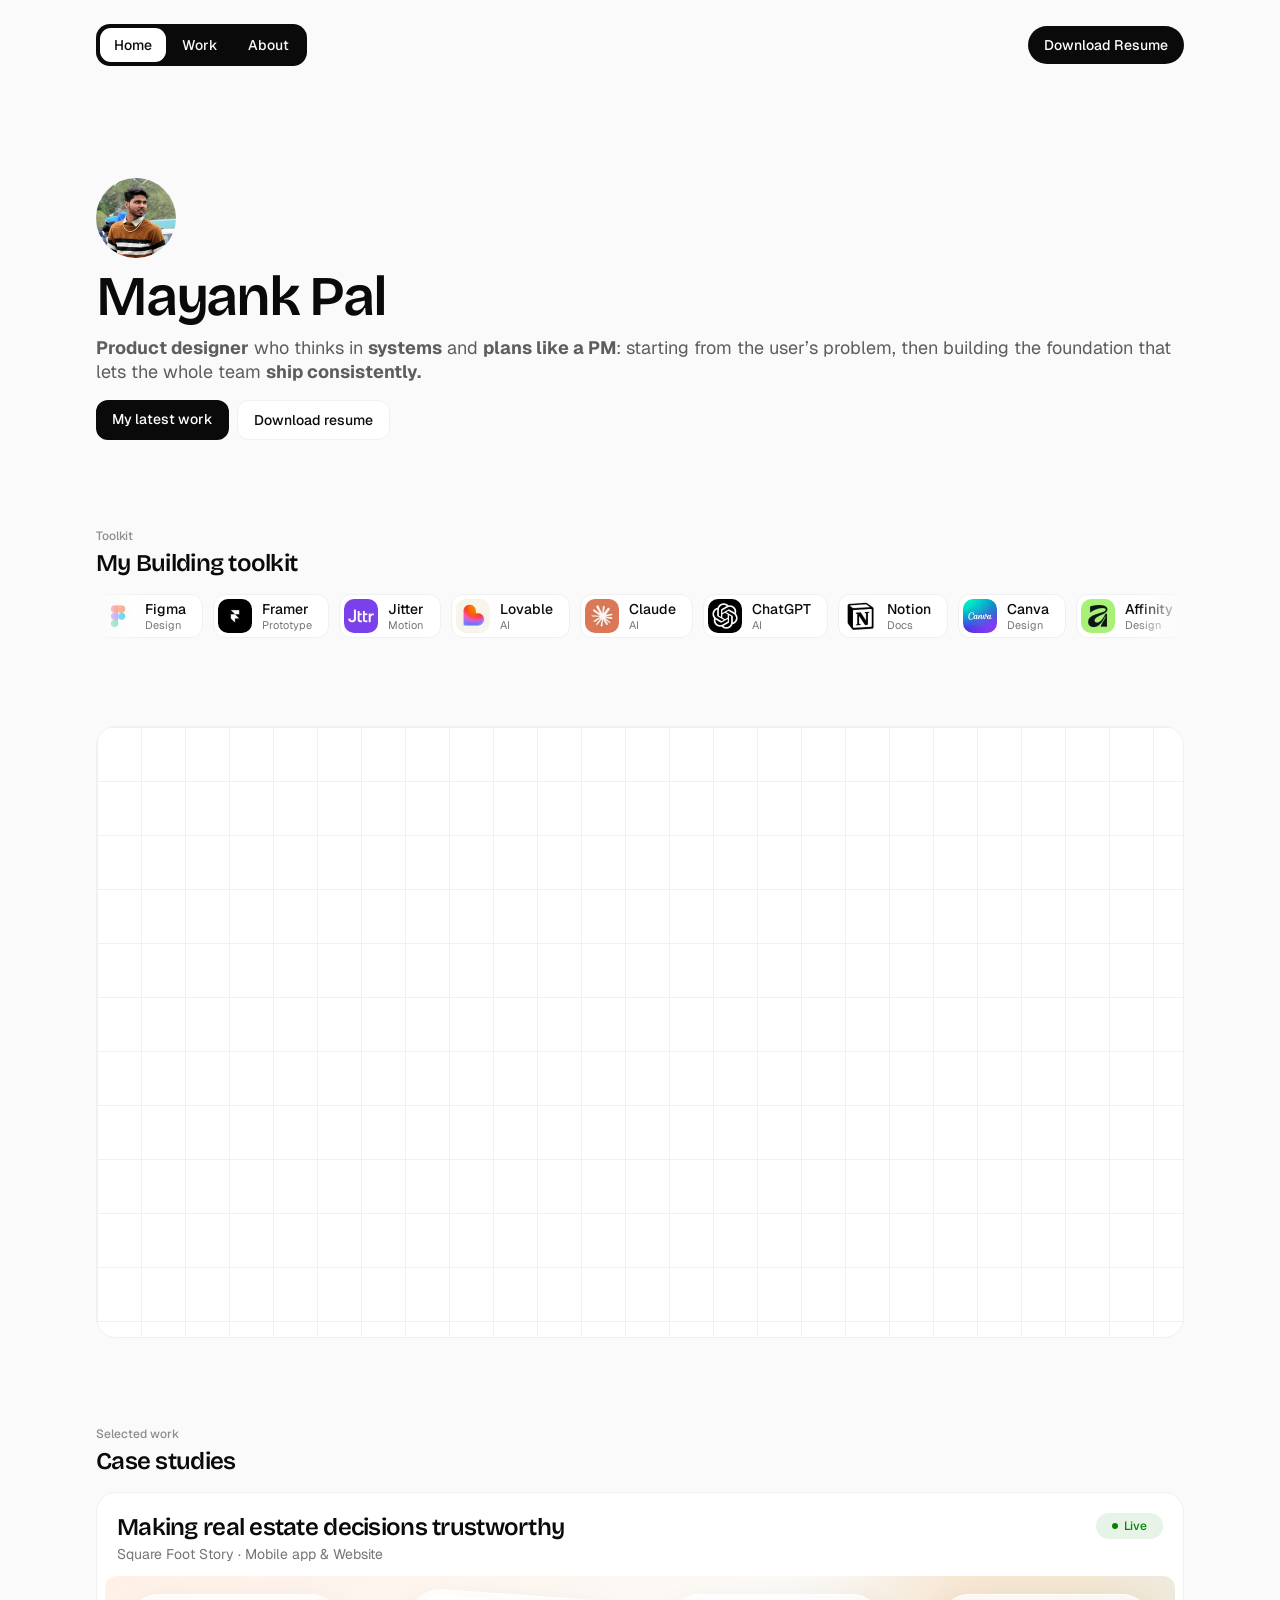
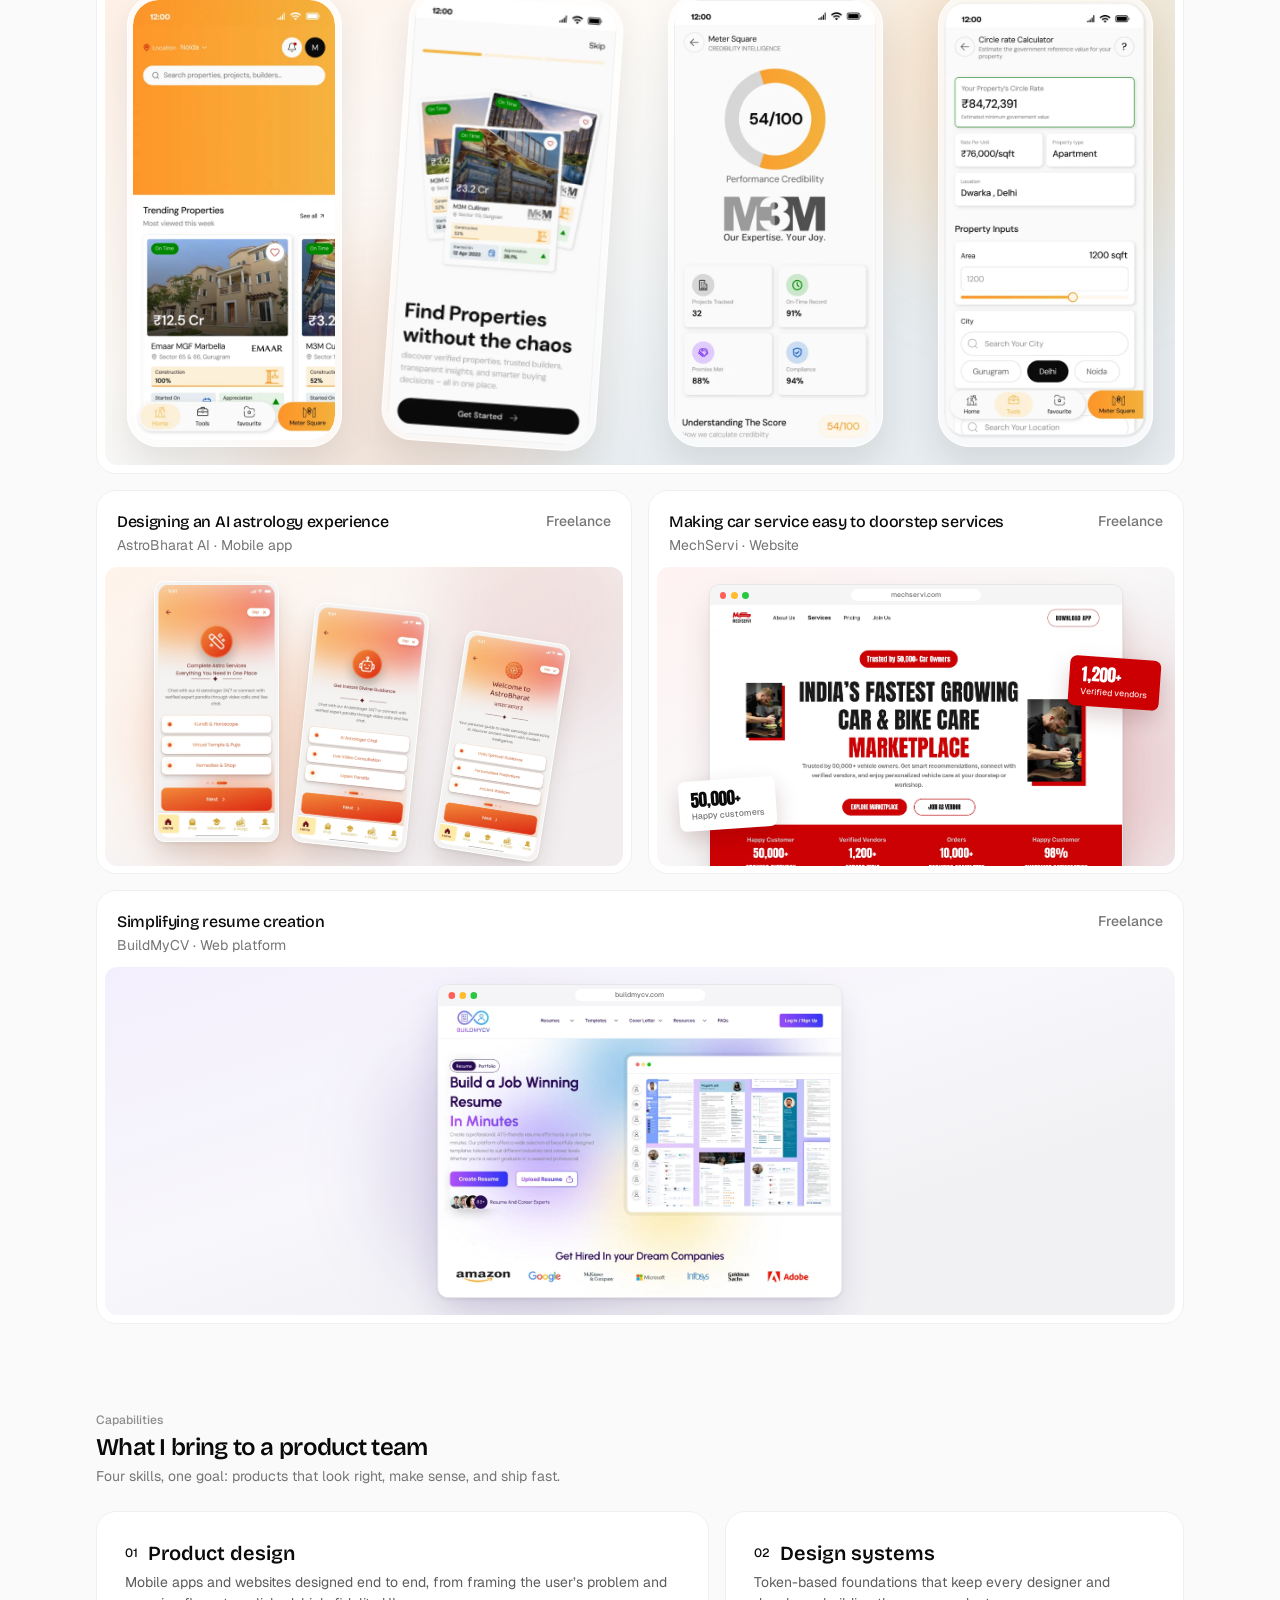
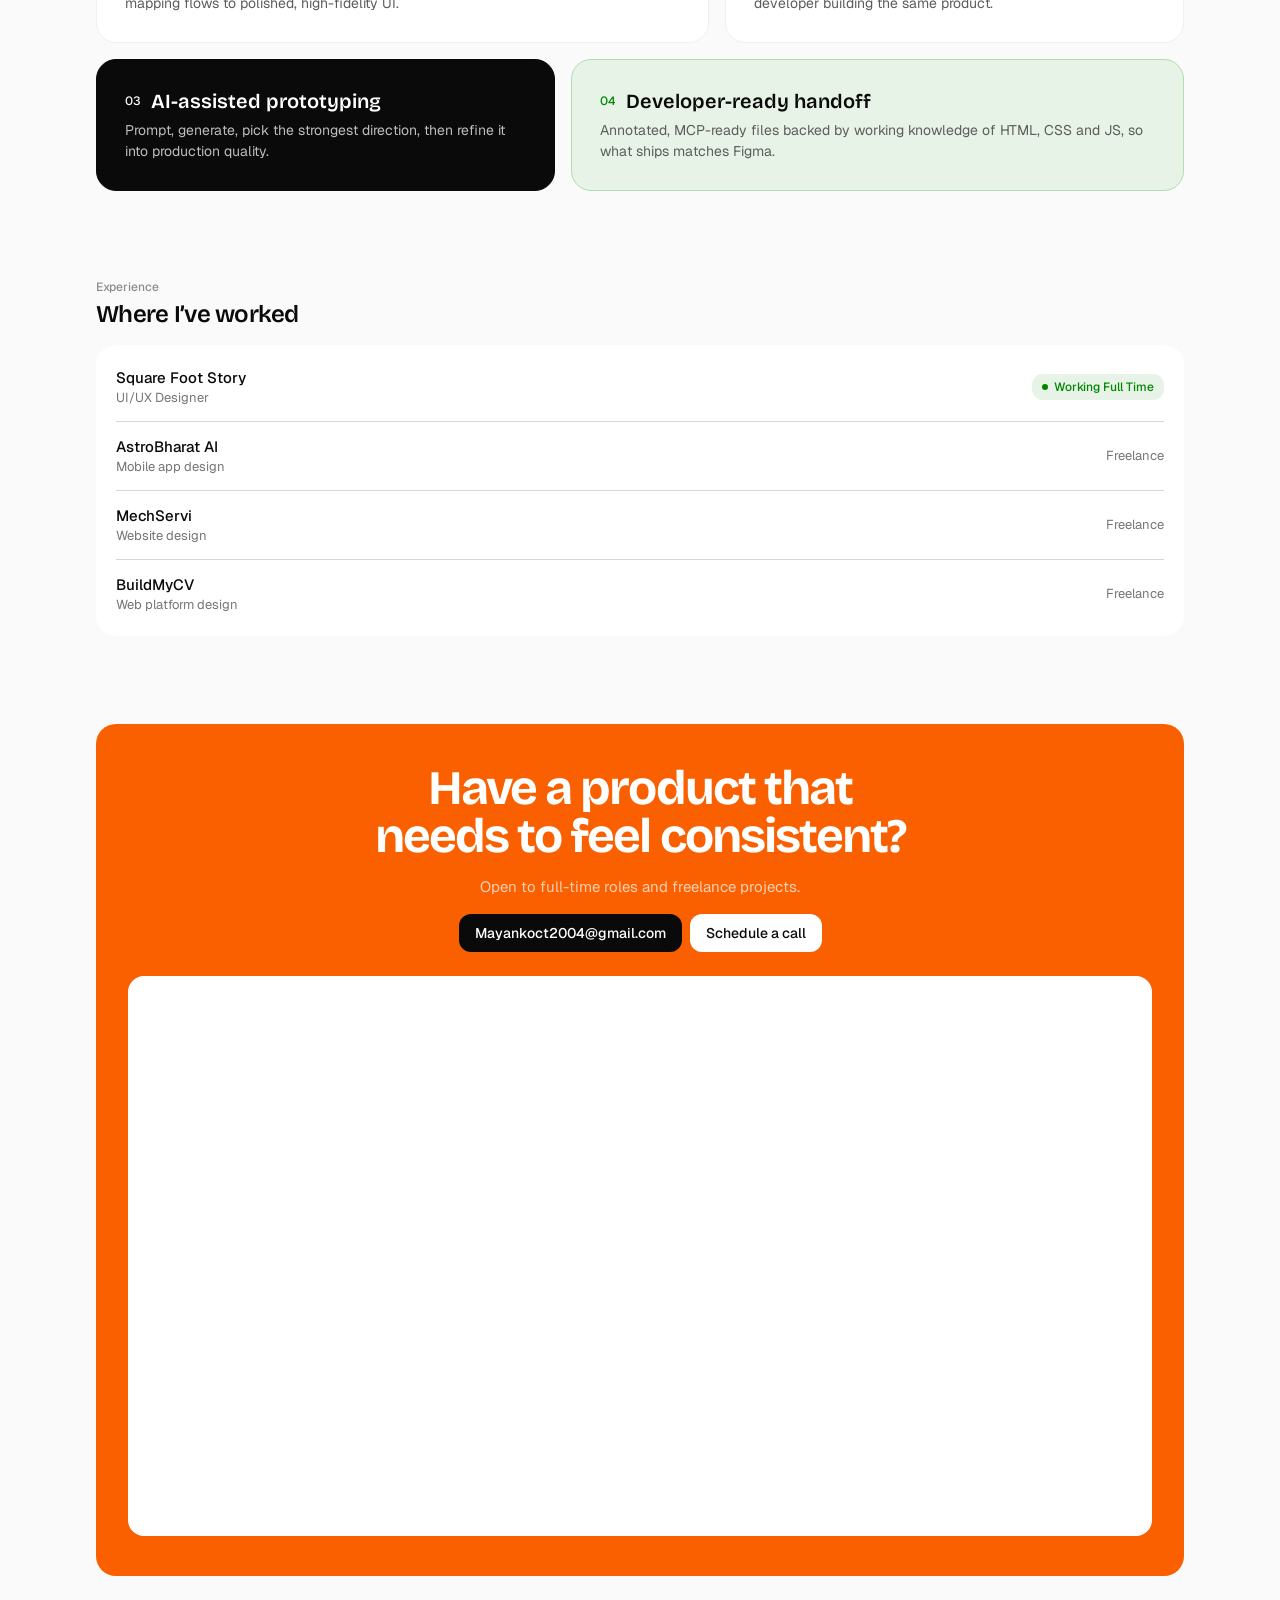
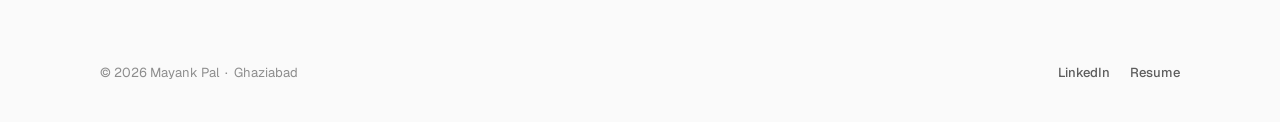
==== commit d1cfcfe1: "Link LinkedIn on every page and remove X (Twitter) Co-Authored-By: Claude Opus 5.5 <noreply@anthropi" ====
--- a/index.html
+++ b/index.html
@@ -298,7 +298,7 @@
         <p class="contact__text">Open to full-time roles and freelance projects.</p>
         <div class="button-group">
           <a class="button button--primary" href="mailto:Mayankoct2004@gmail.com">Mayankoct2004@gmail.com</a>
-          <a class="button button--white" href="#schedule">Schedule a call</a>
+          <a class="button button--white" href="https://cal.com/mayank-pal-jch24p/30min?overlayCalendar=true">Schedule a call</a>
         </div>
         <!-- Cal.com booking calendar (drawn by js/schedule.js) -->
         <div class="contact__calendar" id="schedule">
@@ -310,8 +310,7 @@
     <footer class="footer">
       <p class="footer__text">© 2026 Mayank Pal  ·  Ghaziabad</p>
       <nav class="footer__links" aria-label="Social">
-        <a class="footer__link" href="#">LinkedIn</a>
-        <a class="footer__link" href="#">X (Twitter)</a>
+        <a class="footer__link" href="https://www.linkedin.com/in/mayank8585" target="_blank" rel="noopener">LinkedIn</a>
         <a class="footer__link" href="https://drive.google.com/file/d/1pGfPo5S6tZQHNDvkSLIIHLWtFSm-3a2L/view?usp=sharing" target="_blank" rel="noopener">Resume</a>
       </nav>
     </footer>
--- a/css/pages/home.css
+++ b/css/pages/home.css
@@ -285,19 +285,24 @@
 }
 
 /* Cal.com booking calendar on a white panel inside the orange card */
+/* The panel keeps space while the calendar loads, and centres it
+   (top to bottom and left to right) once Cal.com sets its size */
 .contact__calendar {
+  display: flex;
+  align-items: center;
+  justify-content: center;
   width: 100%;
+  min-height: 560px;
   margin-top: var(--space-8);
+  padding: var(--space-24);
   overflow: hidden;
   background: var(--color-surface);
   border-radius: var(--radius-16);
   scroll-margin-top: var(--space-24);
 }
 
-/* Cal.com sets the calendar's height itself; this keeps space while it loads */
 .contact__calendar-embed {
   width: 100%;
-  min-height: 560px;
   overflow: auto;
 }
 
@@ -390,4 +395,9 @@
     flex-direction: column;
     align-self: stretch;
   }
-}
+
+  /* Less padding so the calendar keeps as much width as possible */
+  .contact__calendar {
+    padding: var(--space-8);
+  }
+}
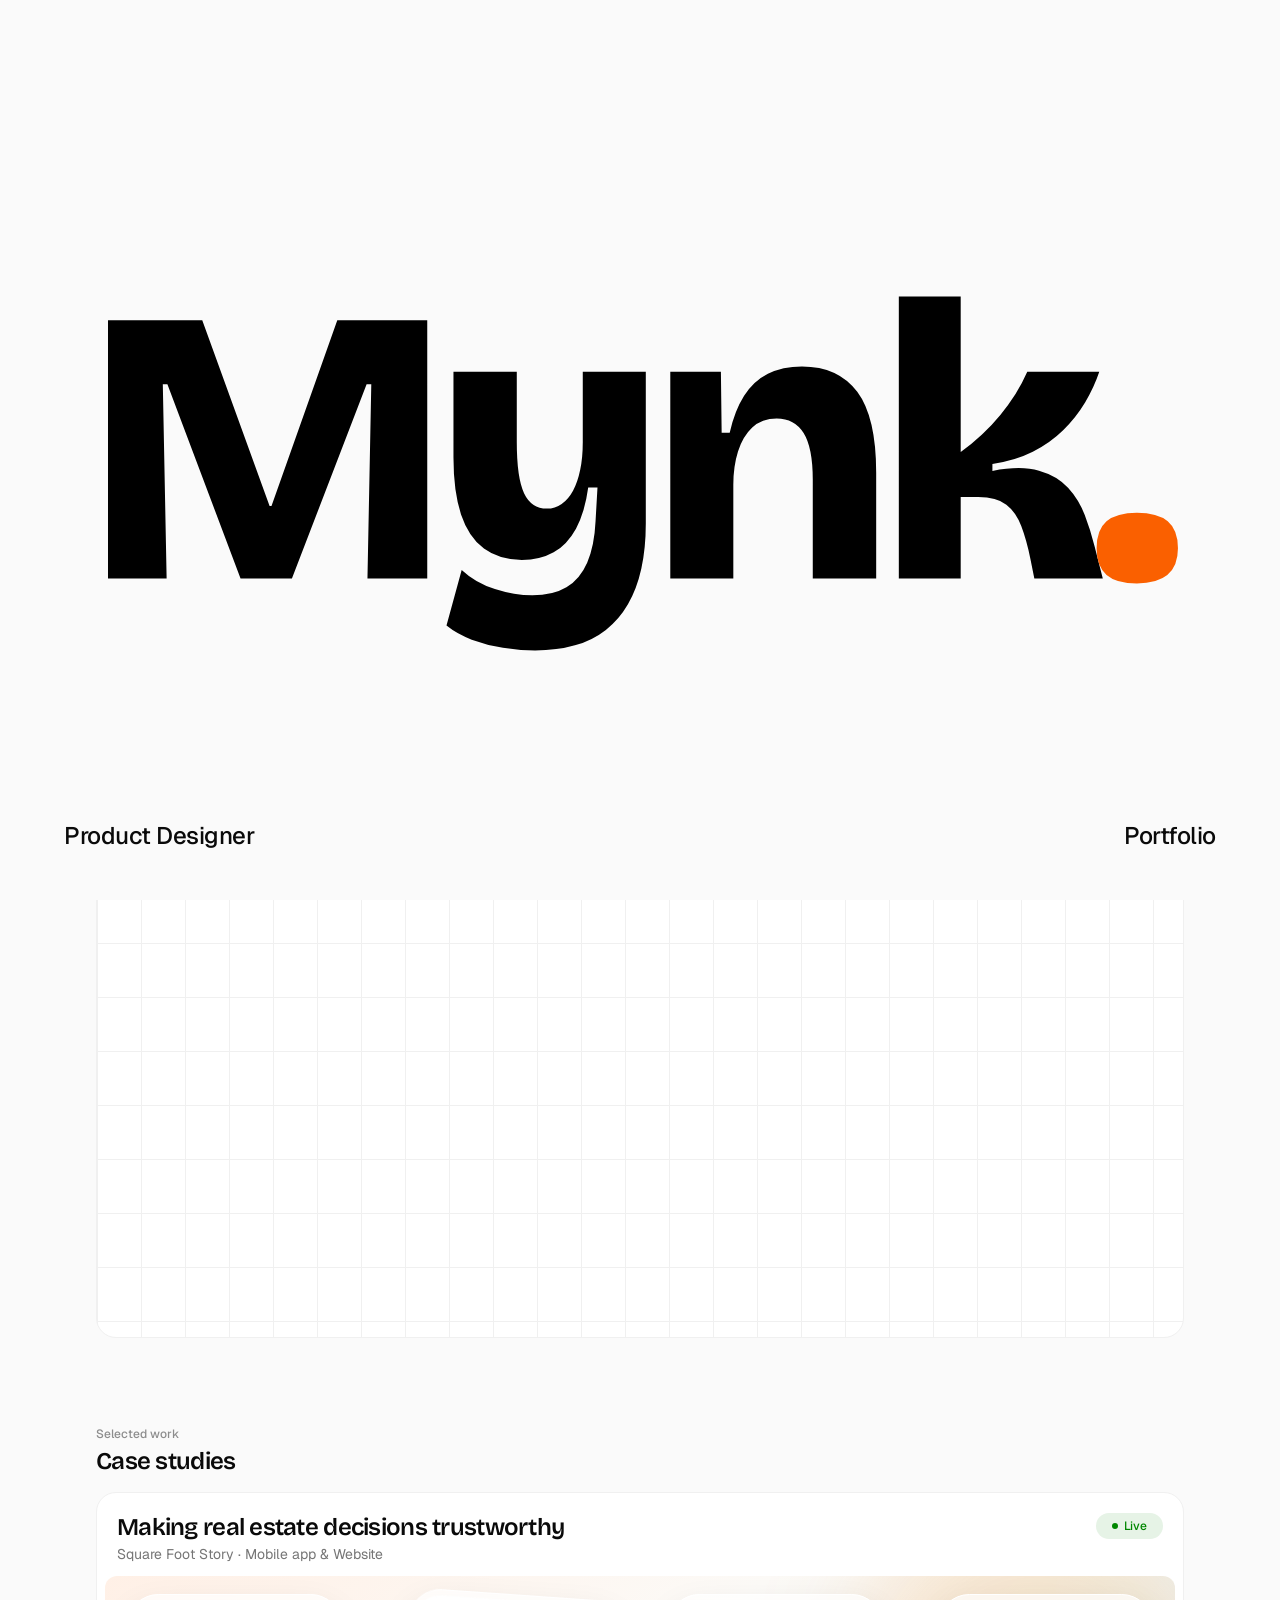
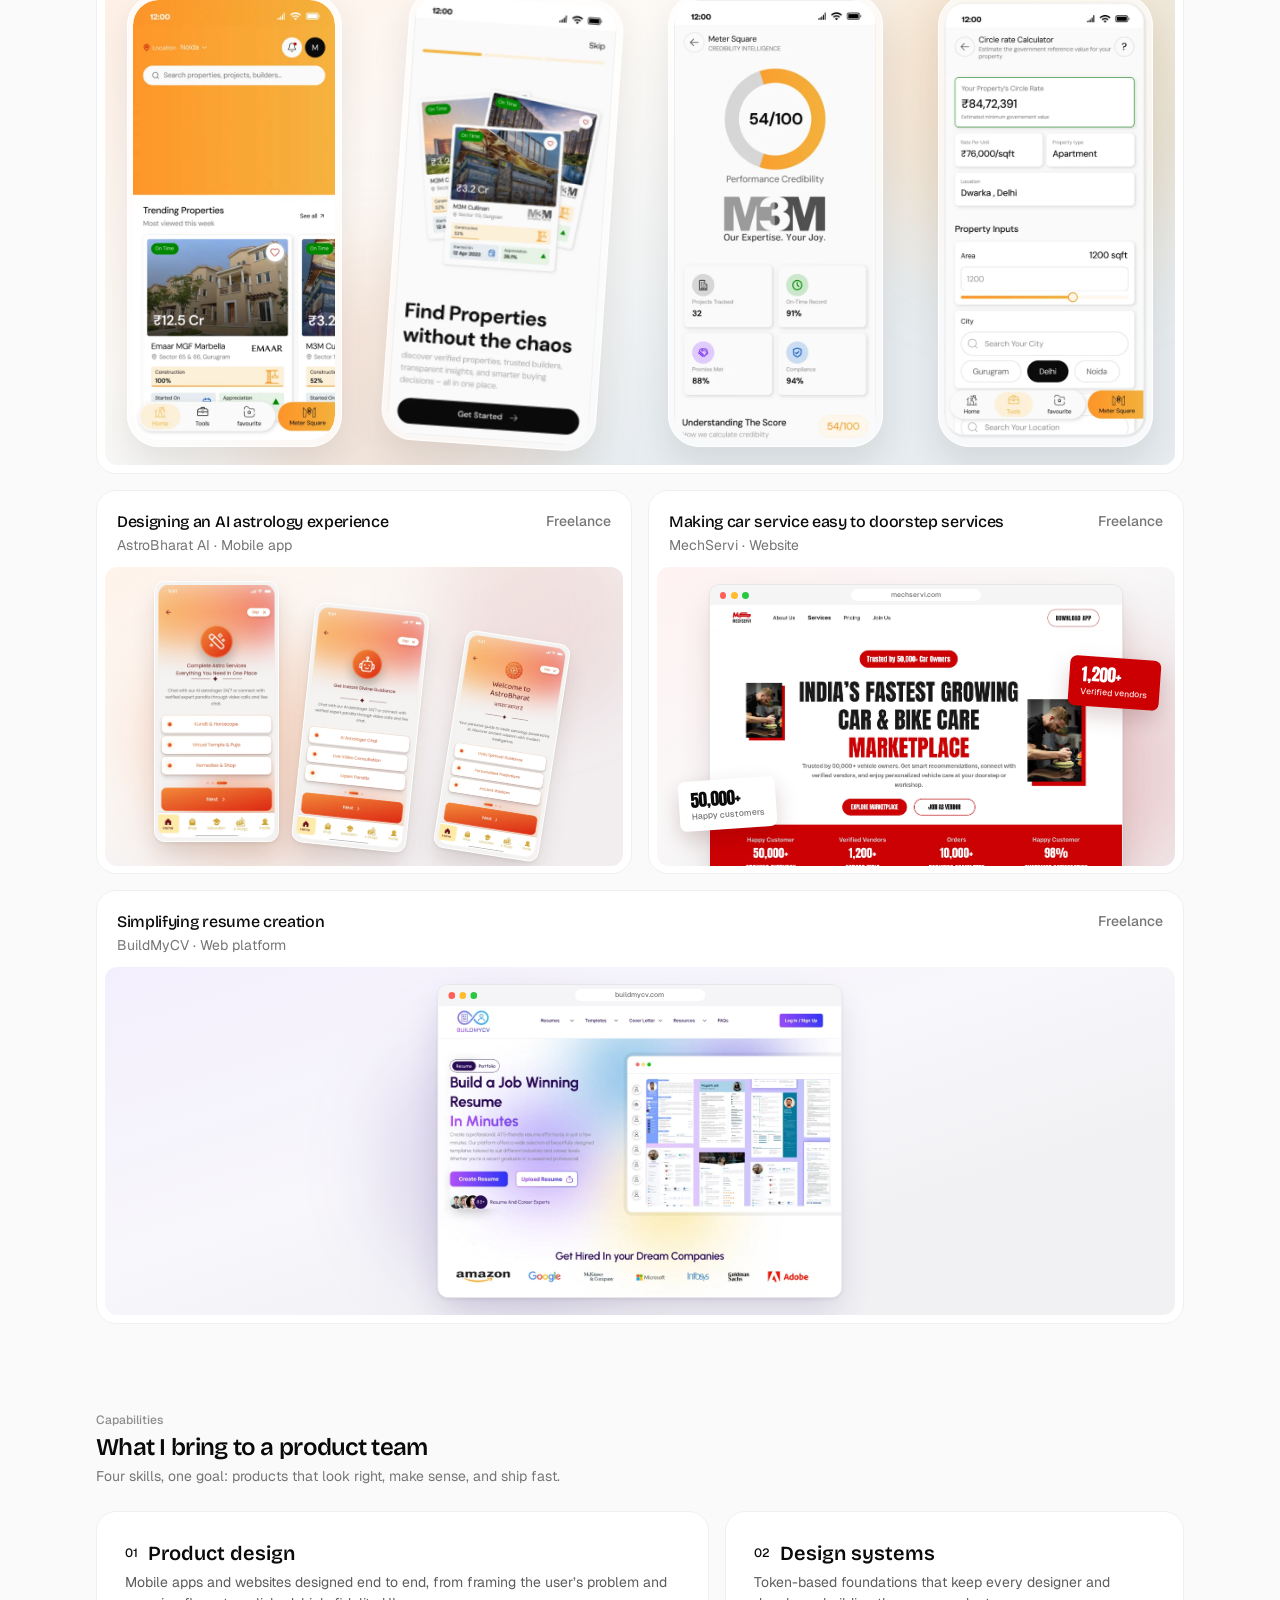
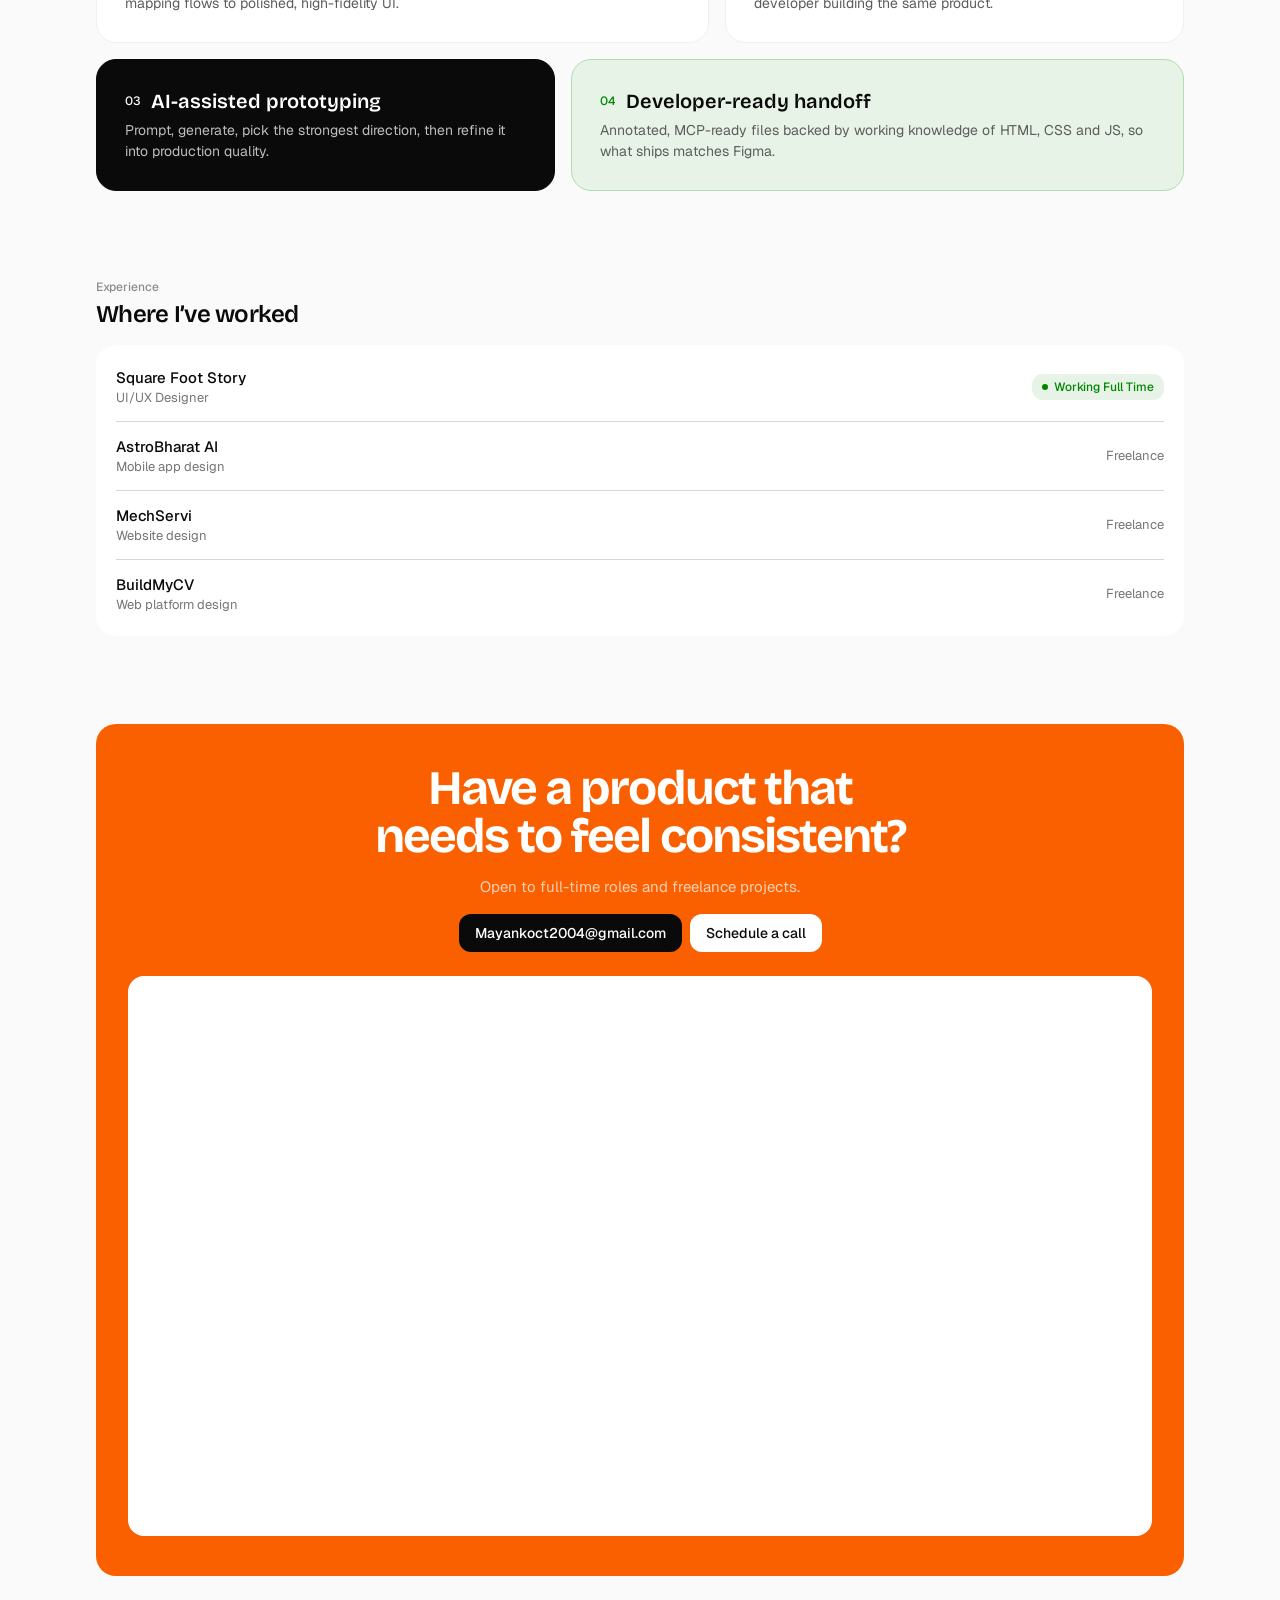
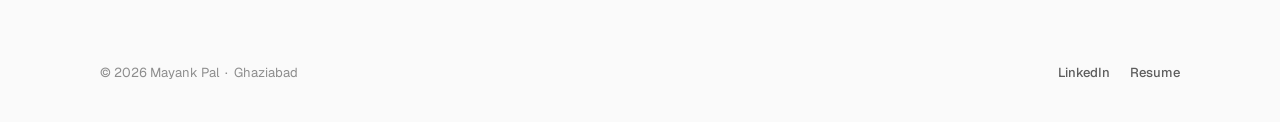
==== commit 4d9084e8: "Home: animated 'Mynk.' preloader from Figma (405:16947) Co-Authored-By: Claude Sonnet 5.5 <noreply@a" ====
--- a/index.html
+++ b/index.html
@@ -6,6 +6,14 @@
   <title>Mayank Pal — Product Designer</title>
   <meta name="description" content="Mayank Pal is a product designer who thinks in systems and plans like a PM.">
 
+  <!-- Favicon -->
+  <link rel="icon" type="image/png" sizes="32x32" href="assets/icons/favicon-32.png">
+  <link rel="icon" type="image/png" sizes="512x512" href="assets/icons/icon-512.png">
+  <link rel="apple-touch-icon" sizes="180x180" href="assets/icons/apple-touch-icon.png">
+
+  <!-- Preloader: runs first so the page is never seen before the preloader (see js/preloader.js) -->
+  <script src="js/preloader.js"></script>
+
   <!-- Fonts -->
   <link rel="preconnect" href="https://fonts.googleapis.com">
   <link rel="preconnect" href="https://fonts.gstatic.com" crossorigin>
@@ -20,6 +28,7 @@
   <!-- Components -->
   <link rel="stylesheet" href="css/components/nav.css">
   <link rel="stylesheet" href="css/components/footer.css">
+  <link rel="stylesheet" href="css/components/preloader.css">
   <link rel="stylesheet" href="css/components/buttons.css">
   <link rel="stylesheet" href="css/components/chips.css">
   <link rel="stylesheet" href="css/components/cards.css">
@@ -35,6 +44,15 @@
   <link rel="stylesheet" href="css/pages/home.css">
 </head>
 <body>
+  <!-- Preloader (Figma 405:16947). Hidden unless js/preloader.js turns it on. -->
+  <div class="preloader" aria-hidden="true">
+    <p class="preloader__word">
+      <span class="preloader__mask"><span class="preloader__letter">M</span></span><span class="preloader__mask"><span class="preloader__letter">y</span></span><span class="preloader__mask"><span class="preloader__letter">n</span></span><span class="preloader__mask"><span class="preloader__letter">k</span></span><span class="preloader__mask"><span class="preloader__letter preloader__letter--dot">.</span></span>
+    </p>
+    <p class="preloader__label preloader__label--left">Product Designer</p>
+    <p class="preloader__label preloader__label--right">Portfolio</p>
+  </div>
+
   <div class="page">
 
     <header class="nav">
--- a/css/base/tokens.css
+++ b/css/base/tokens.css
@@ -3,6 +3,7 @@
 :root {
   /* ---------- Colour palette (names match the Figma design system) ---------- */
   --color-white: #FFFFFF;
+  --color-black: #000000;
 
   --color-grey-50: #FAFAFA;
   --color-grey-100: #D6D6D6;
@@ -170,6 +171,7 @@
   --font-weight-medium: 500;
   --font-weight-semibold: 600;
   --font-weight-bold: 700;
+  --font-weight-extrabold: 800;
 
   --font-size-8: 8px;
   --font-size-9: 9px;
@@ -260,4 +262,13 @@
 
   /* ---------- Motion ---------- */
   --ease-in-out: cubic-bezier(0.5, 0, 0.5, 1);
+  --ease-out-expo: cubic-bezier(0.16, 1, 0.3, 1);
+  --ease-in-out-quart: cubic-bezier(0.76, 0, 0.24, 1);
+  --ease-overshoot: cubic-bezier(0.34, 1.56, 0.64, 1);
+
+  /* ---------- Preloader (Figma 405:16947, a 1440 × 931 frame) ---------- */
+  --preloader-word-size: min(30.56vw, 55vh); /* 440px at 1440 wide */
+  --preloader-word-edge: 9.1vw;              /* 131px at 1440 wide: places the ink where the Figma frame has it */
+  --preloader-label-edge: 64px;
+  --preloader-label-bottom: 54px;
 }
--- a/css/components/preloader.css
+++ b/css/components/preloader.css
@@ -0,0 +1,139 @@
+/* Full-screen preloader for the home page (Figma 405:16947).
+   It only shows when js/preloader.js adds the "has-preloader" class to <html>,
+   so without JavaScript the page is never covered. */
+
+.preloader {
+  display: none;
+}
+
+html.has-preloader {
+  overflow: hidden; /* no scrolling while the preloader is up */
+}
+
+html.has-preloader .preloader {
+  display: block;
+  position: fixed;
+  inset: 0;
+  z-index: 1000;
+  background: var(--color-page);
+  font-family: var(--font-body);
+}
+
+/* ---------- The wordmark: "Mynk" + an orange full stop ---------- */
+.preloader__word {
+  position: absolute;
+  top: 50%;
+  right: var(--preloader-word-edge);
+  translate: 0 -50%;
+  display: flex;
+  color: var(--color-black);
+  font-family: var(--font-heading);
+  font-variation-settings: "opsz" 14;
+  font-size: var(--preloader-word-size);
+  font-weight: var(--font-weight-extrabold);
+  line-height: 1;
+}
+
+/* Each letter sits in its own mask and rises up into view.
+   The mask is taller than the line so the "y" tail and the "k" top aren't cut off,
+   and the negative right margin recreates the tight spacing of the design. */
+.preloader__mask {
+  display: block;
+  overflow: hidden;
+  padding: 0.15em 0 0.3em;
+  margin: -0.15em -0.06em -0.3em 0;
+}
+
+.preloader__letter {
+  display: block;
+  translate: 0 150%;
+}
+
+.preloader__letter--dot {
+  color: var(--color-orange-900);
+  scale: 0;
+  translate: 0 0;
+  transform-origin: 50% 75%; /* the dot grows from where it sits on the baseline */
+}
+
+/* ---------- Small labels at the bottom corners ---------- */
+.preloader__label {
+  position: absolute;
+  bottom: var(--preloader-label-bottom);
+  color: var(--color-grey-900);
+  font-size: var(--font-size-24);
+  font-weight: var(--font-weight-medium);
+  line-height: 20px;
+  letter-spacing: -0.02em;
+  white-space: nowrap;
+  opacity: 0;
+  translate: 0 var(--space-12);
+}
+
+.preloader__label--left  { left: var(--preloader-label-edge); }
+.preloader__label--right { right: var(--preloader-label-edge); }
+
+/* ==========================================================
+   Animation: starts when js/preloader.js adds "is-playing"
+   ========================================================== */
+.preloader.is-playing .preloader__letter {
+  animation: preloader-rise 0.9s var(--ease-out-expo) both;
+}
+
+.preloader.is-playing .preloader__mask:nth-child(1) .preloader__letter { animation-delay: 0.1s; }
+.preloader.is-playing .preloader__mask:nth-child(2) .preloader__letter { animation-delay: 0.19s; }
+.preloader.is-playing .preloader__mask:nth-child(3) .preloader__letter { animation-delay: 0.28s; }
+.preloader.is-playing .preloader__mask:nth-child(4) .preloader__letter { animation-delay: 0.37s; }
+
+/* The full stop pops in last, with a small bounce */
+.preloader.is-playing .preloader__letter--dot {
+  animation: preloader-pop 0.7s var(--ease-overshoot) 0.85s both;
+}
+
+.preloader.is-playing .preloader__label {
+  animation: preloader-fade-up 0.7s var(--ease-out-expo) 0.7s both;
+}
+
+.preloader.is-playing .preloader__label--right {
+  animation-delay: 0.8s;
+}
+
+@keyframes preloader-rise {
+  from { translate: 0 150%; }
+  to   { translate: 0 0; }
+}
+
+@keyframes preloader-pop {
+  from { scale: 0; }
+  to   { scale: 1; }
+}
+
+@keyframes preloader-fade-up {
+  from { opacity: 0; translate: 0 var(--space-12); }
+  to   { opacity: 1; translate: 0 0; }
+}
+
+/* Exit: the whole screen slides up and away, revealing the page */
+.preloader.is-leaving {
+  animation: preloader-exit 0.9s var(--ease-in-out-quart) forwards;
+}
+
+@keyframes preloader-exit {
+  from { translate: 0 0; }
+  to   { translate: 0 -100%; }
+}
+
+/* ==========================================================
+   Mobile (the design has no phone frame, so the wordmark simply
+   scales with the screen width and the labels move closer in)
+   ========================================================== */
+@media (max-width: 767px) {
+  html.has-preloader .preloader {
+    --preloader-label-edge: var(--space-20);
+    --preloader-label-bottom: var(--space-32);
+  }
+
+  .preloader__label {
+    font-size: var(--font-size-16);
+  }
+}
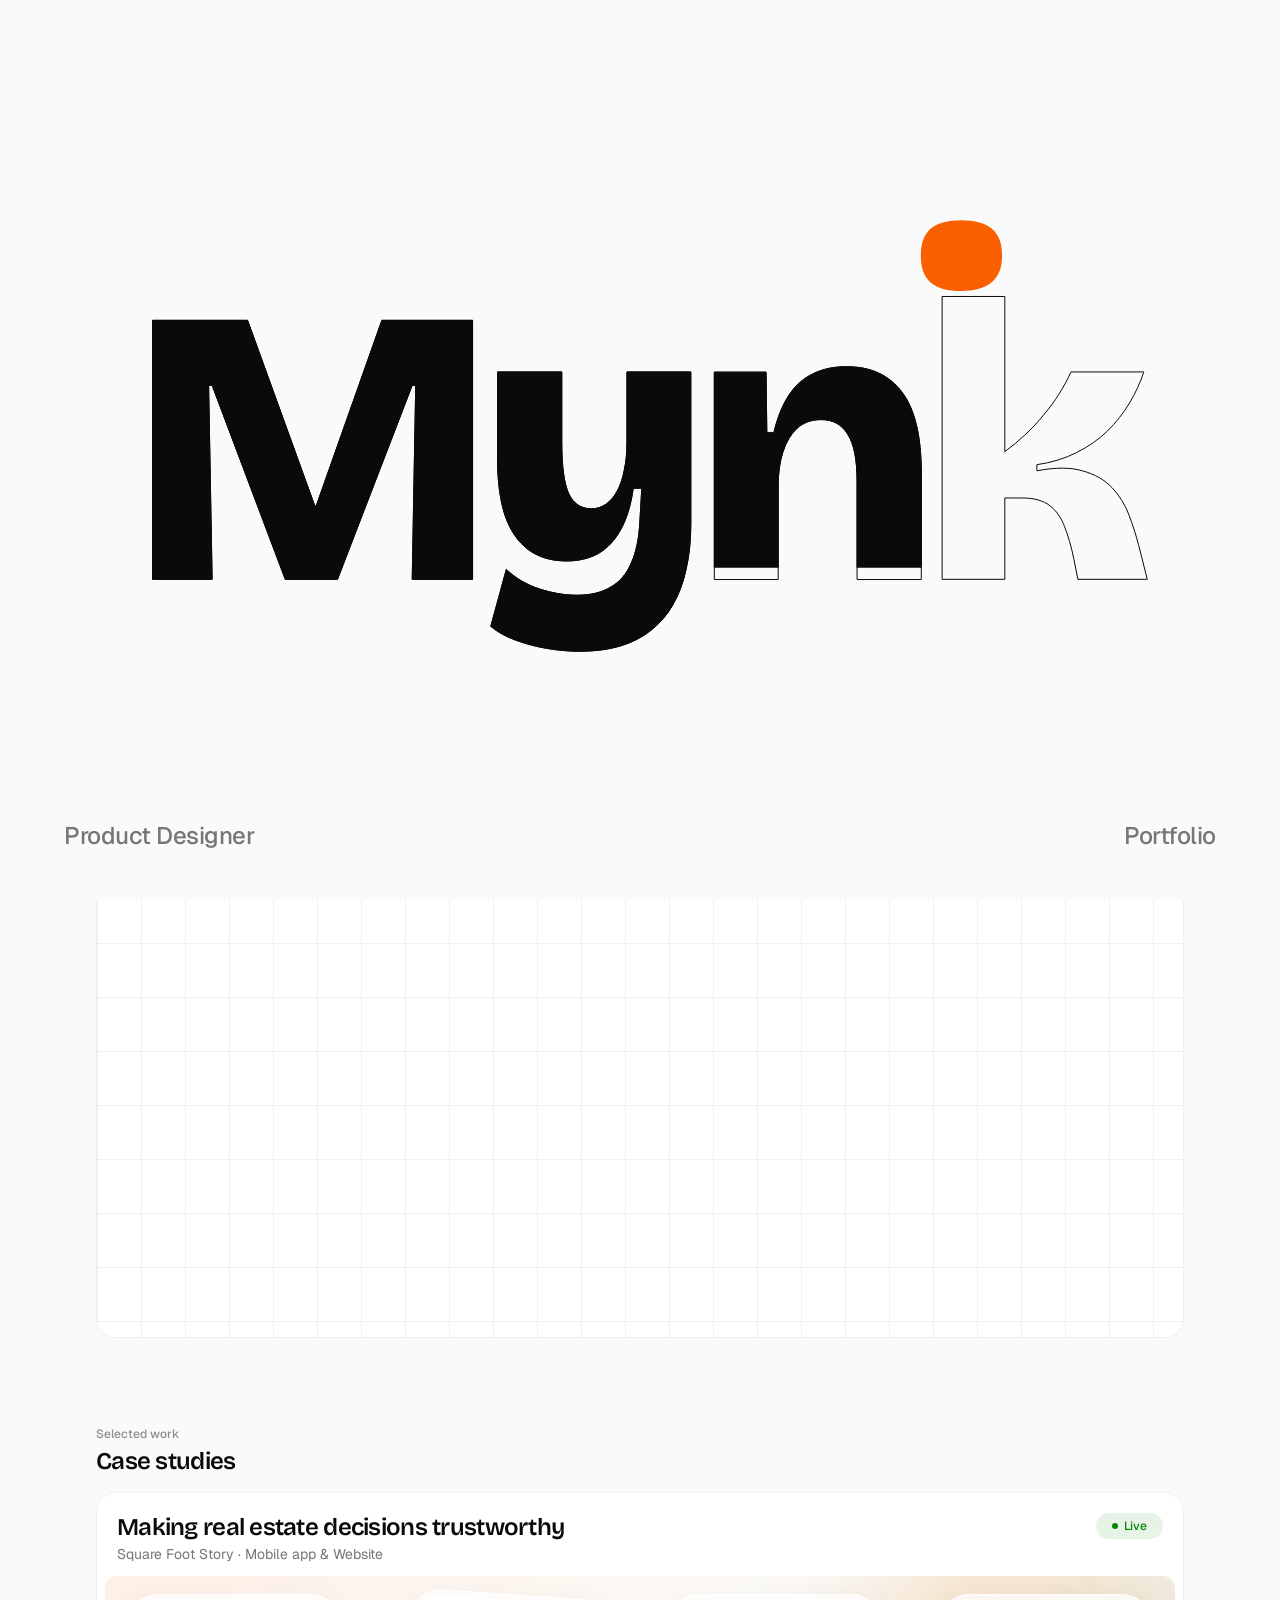
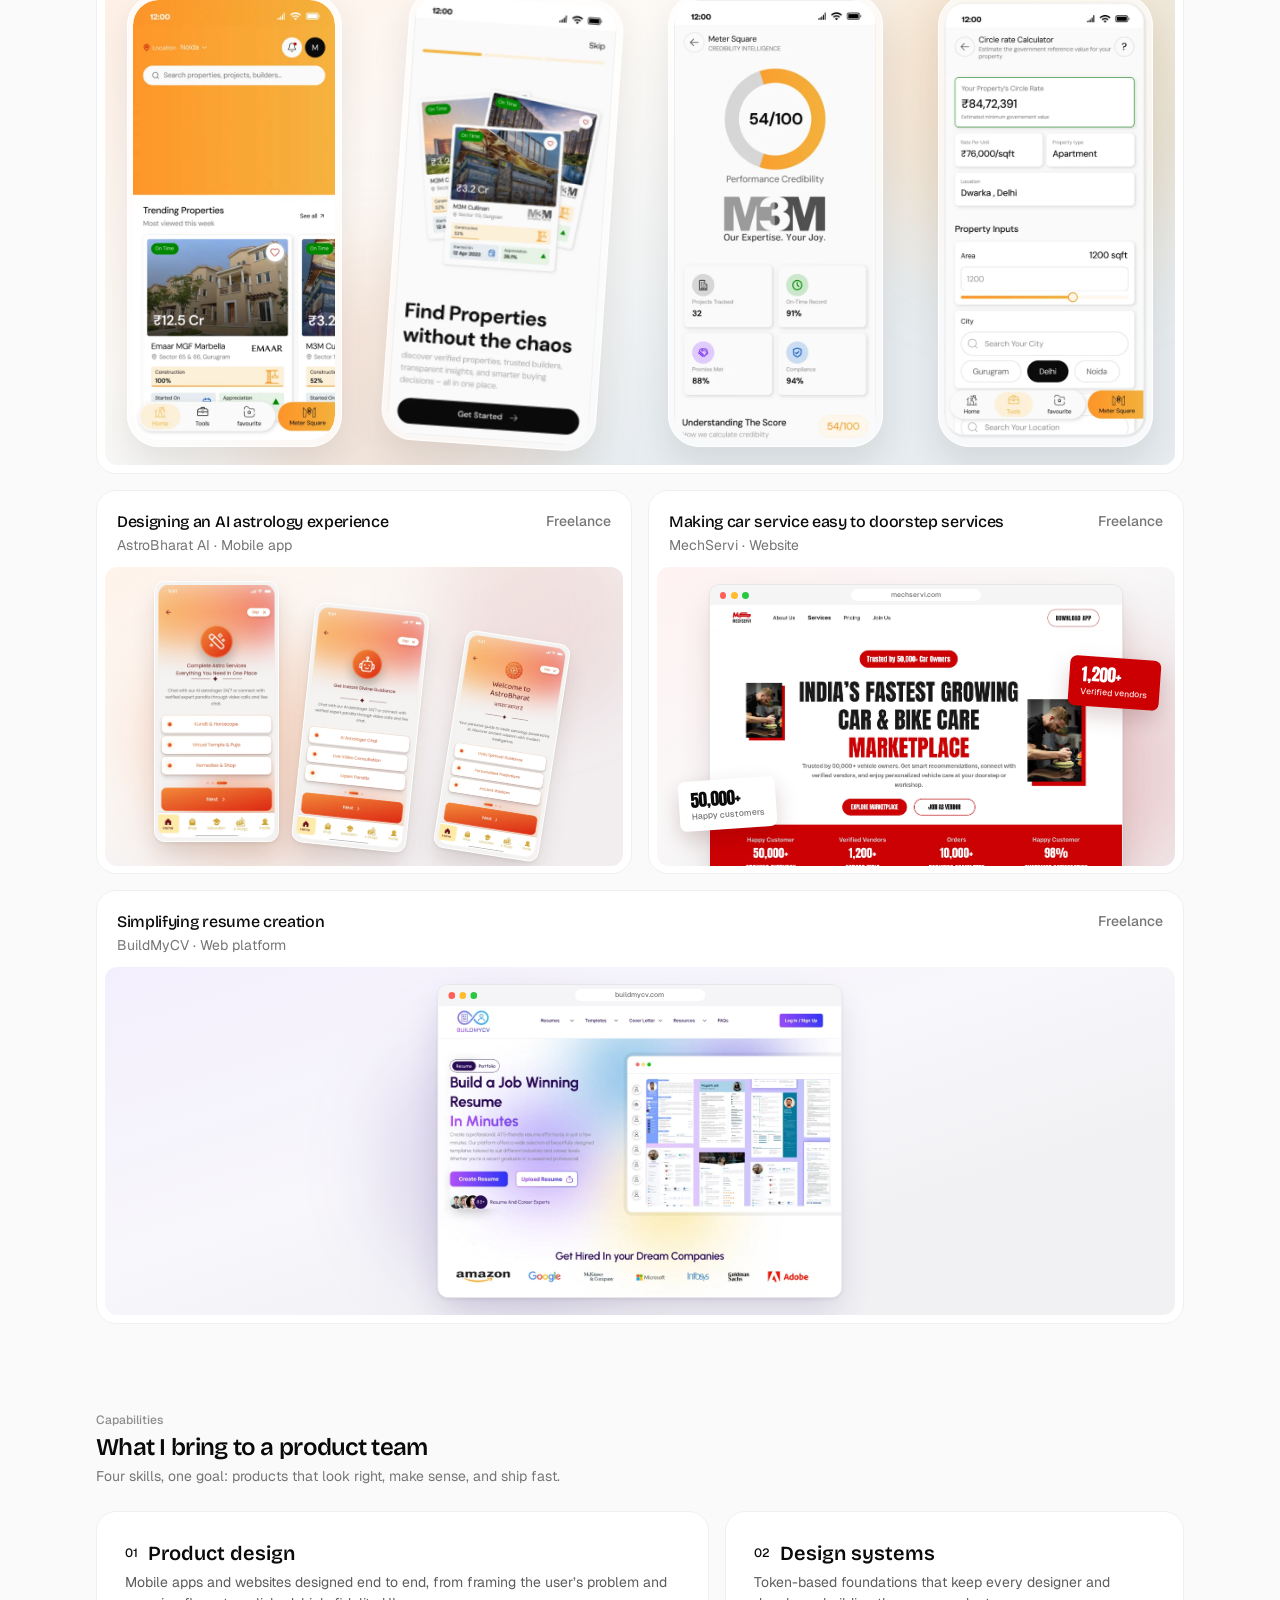
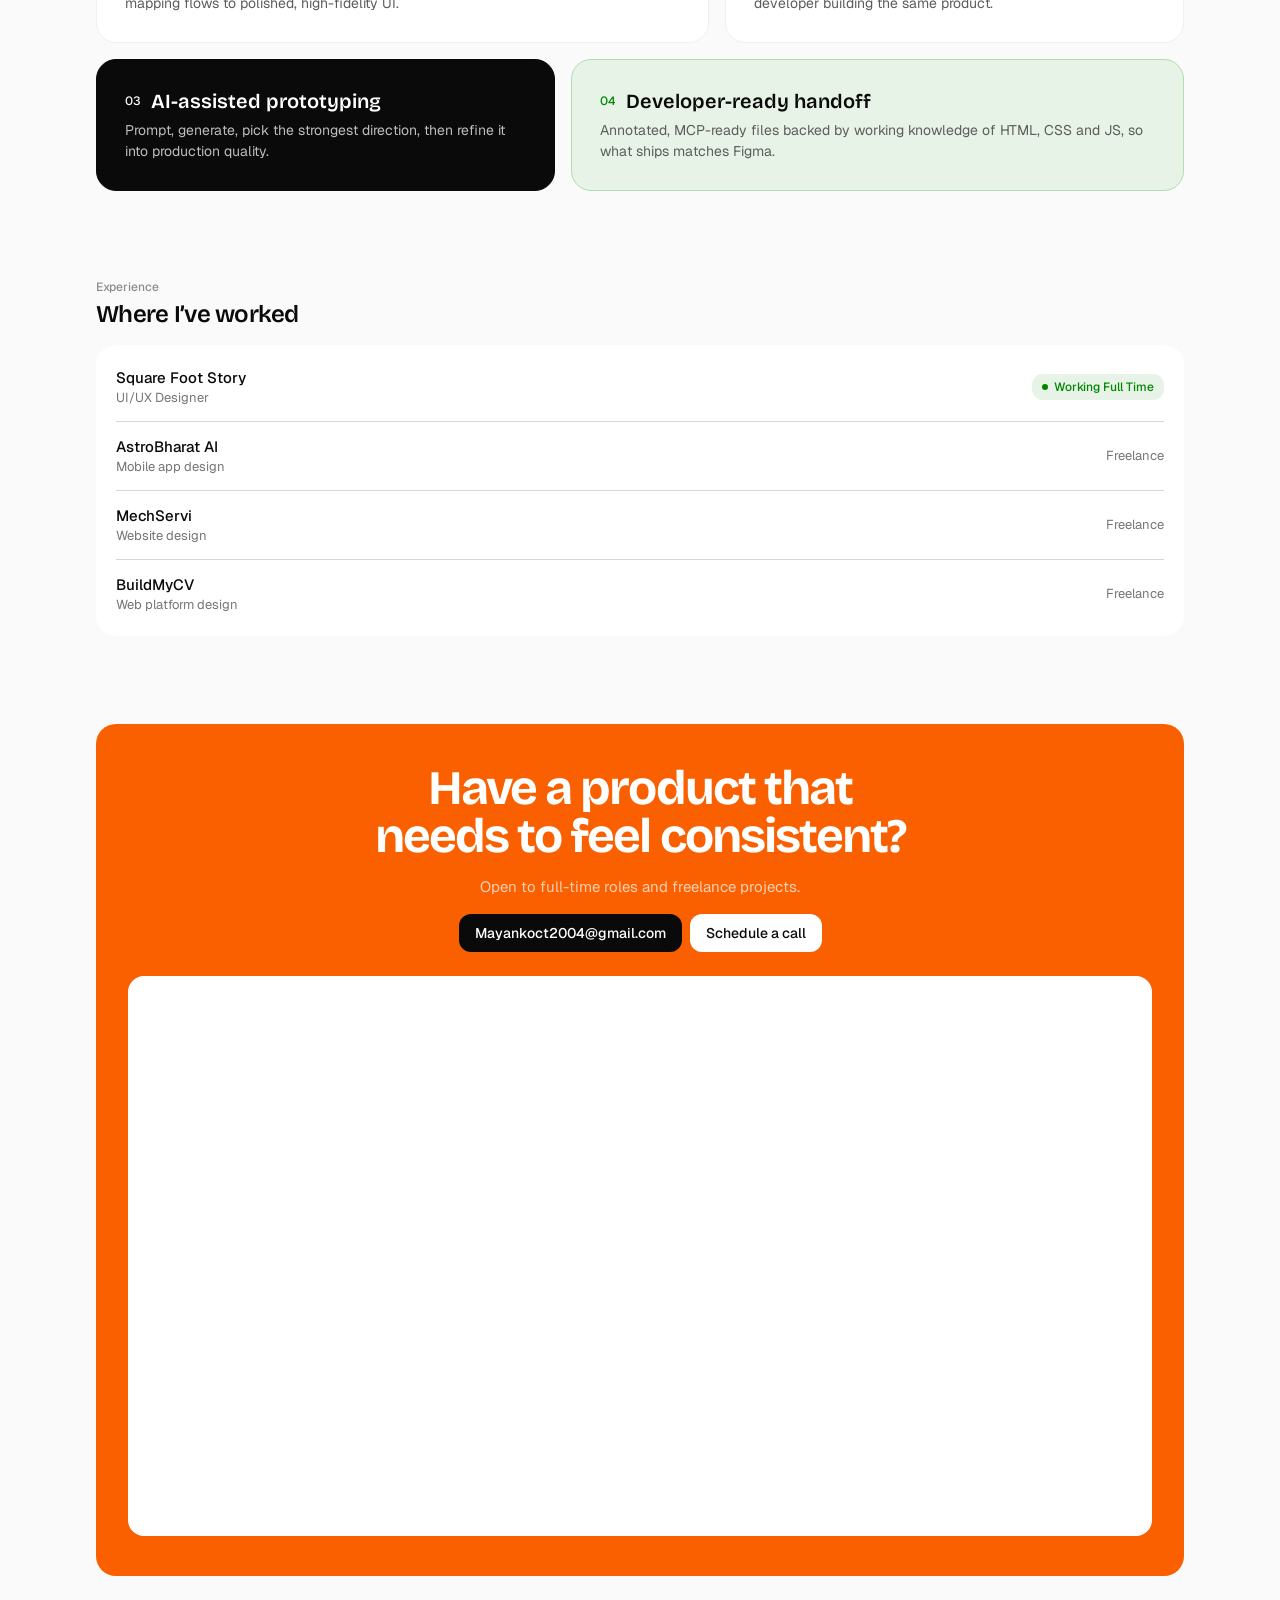
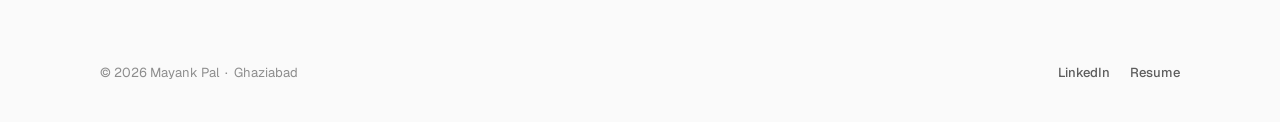
==== commit dd16eadf: "Preloader: outlined Mynk filled by a hopping orange dot, animated with GSAP (Figma 405:17006) Co-Aut" ====
--- a/index.html
+++ b/index.html
@@ -44,11 +44,43 @@
   <link rel="stylesheet" href="css/pages/home.css">
 </head>
 <body>
-  <!-- Preloader (Figma 405:16947). Hidden unless js/preloader.js turns it on. -->
+  <!-- Preloader (Figma 405:17006). The word and dot are the exact vector shapes from the design.
+       Hidden unless js/preloader.js turns it on; the animation is driven by GSAP (js/vendor/gsap.min.js). -->
   <div class="preloader" aria-hidden="true">
-    <p class="preloader__word">
-      <span class="preloader__mask"><span class="preloader__letter">M</span></span><span class="preloader__mask"><span class="preloader__letter">y</span></span><span class="preloader__mask"><span class="preloader__letter">n</span></span><span class="preloader__mask"><span class="preloader__letter">k</span></span><span class="preloader__mask"><span class="preloader__letter preloader__letter--dot">.</span></span>
-    </p>
+    <div class="preloader__stage">
+      <svg class="preloader__word" viewBox="0 0 1120.35 400.2" focusable="false">
+        <defs>
+          <path id="preloader-m" d="M107.391 27.3398L107.51 27.6699L183.071 236.34H184.566L258.368 27.6729L258.486 27.3398H360.54V318.74H292.65L292.66 318.23L296.611 100.5H292.624L208.707 318.42L208.583 318.74H149.814L149.692 318.416L67.5342 100.5H63.5488L67.5 318.23L67.5088 318.74H0.5V27.3398H107.391Z" vector-effect="non-scaling-stroke"/>
+          <clipPath id="preloader-clip-m"><rect class="preloader__clip" x="-2.50" y="25.34" width="366.04" height="0" data-full-height="295.40"/></clipPath>
+          <path id="preloader-y" d="M460.895 85.4199V164.68C460.895 191.656 463.537 210.925 468.771 222.555C471.526 228.205 475.026 232.415 479.26 235.213C483.494 238.012 488.493 239.42 494.274 239.42C500.332 239.42 505.805 237.691 510.706 234.231C515.619 230.764 519.825 225.84 523.315 219.44C526.805 213.042 529.431 205.32 531.184 196.265L531.186 196.253C533.23 186.907 534.255 176.531 534.255 165.12V85.4199H606.095V256.64C606.095 275.151 604.332 292.056 600.802 307.353C597.566 322.646 592.562 336.042 585.785 347.534C579.301 359.026 571.046 368.61 561.019 376.277L561.018 376.276C550.991 384.237 539.347 390.131 526.093 393.96C512.839 397.789 497.831 399.7 481.074 399.7C469.312 399.7 457.257 398.671 444.912 396.613C432.563 394.555 420.799 391.468 409.621 387.35V387.349C398.723 383.519 389.287 378.36 381.318 371.867L381.066 371.662L381.152 371.349L398.312 308.429L398.531 307.625L399.138 308.196C409.346 317.821 421.599 324.971 435.906 329.644C450.53 334.323 464.559 336.66 477.994 336.66C493.478 336.66 506.139 333.592 516.012 327.494L516.019 327.49L516.026 327.486C526.186 321.681 533.892 312.677 539.135 300.443L539.137 300.438C544.678 287.896 547.897 272.415 548.775 253.977V253.972L550.945 216.22H541.348C538.692 235.125 534.007 250.59 527.274 262.596C520.784 274.692 512.363 283.714 502.003 289.634L501.998 289.637C491.936 295.259 479.969 298.06 466.114 298.06C449.015 298.06 434.678 293.784 423.136 285.201C411.596 276.62 402.893 263.766 397.002 246.683L396.998 246.673C391.404 229.301 388.614 207.833 388.614 182.28V85.4199H460.895Z" vector-effect="non-scaling-stroke"/>
+          <clipPath id="preloader-clip-y"><rect class="preloader__clip" x="378.07" y="83.42" width="231.03" height="0" data-full-height="318.28"/></clipPath>
+          <path id="preloader-n" d="M781.33 79.2598C808.739 79.2599 829.579 88.8468 843.769 108.059C858.24 127.256 865.43 157.751 865.43 199.44V318.74H793.149V207.36C793.149 183.333 789.629 166.001 782.67 155.272L782.662 155.259C776.01 144.268 766.055 138.78 752.729 138.78C741.692 138.78 732.578 142.116 725.349 148.768C718.384 155.445 713.145 164.312 709.646 175.391C706.144 186.481 704.39 198.895 704.39 212.64V318.74H632.55V85.4199H690.743L690.75 85.9131L691.623 153.62H699.534C703.352 137.323 708.766 123.61 715.787 112.493C722.872 101.275 731.886 92.9944 742.831 87.6699C753.766 82.057 766.604 79.2598 781.33 79.2598Z" vector-effect="non-scaling-stroke"/>
+          <clipPath id="preloader-clip-n"><rect class="preloader__clip" x="629.55" y="77.26" width="238.88" height="0" data-full-height="243.48"/></clipPath>
+          <path id="preloader-k" d="M959.404 0.5V175.135C967.592 169.154 975.23 162.763 982.317 155.959L982.325 155.952C989.935 148.928 996.811 141.612 1002.96 134.006L1002.96 133.997C1009.4 126.387 1015.11 118.632 1020.08 110.733L1020.08 110.729C1025.35 102.536 1029.88 94.1985 1033.69 85.7158L1033.82 85.4199H1115.8L1115.58 86.0781C1111.75 97.5547 1106.46 109.027 1099.69 120.494L1099.69 120.499C1092.92 131.682 1084.68 142.127 1074.98 151.834L1074.97 151.839C1065.25 161.264 1053.62 169.358 1040.09 176.124L1040.09 176.125C1026.95 182.842 1012.08 187.381 995.484 189.752V196.636C1016.37 192.637 1033.56 192.661 1047.04 196.758H1047.04C1060.9 200.591 1071.98 206.939 1080.27 215.818C1088.53 224.668 1094.87 234.992 1099.29 246.784C1103.42 257.799 1106.91 268.686 1109.75 279.445L1110.31 281.596V281.598L1119.55 318.117L1119.71 318.74H1041.65L1041.57 318.338L1037.17 296.34C1034.24 281.987 1030.73 269.697 1026.64 259.466L1026.63 259.454V259.453C1022.85 249.259 1017.33 241.424 1010.08 235.918L1010.07 235.91C1002.86 230.141 992.428 227.22 978.704 227.22H959.404V318.74H888.884V0.5H959.404Z" vector-effect="non-scaling-stroke"/>
+          <clipPath id="preloader-clip-k"><rect class="preloader__clip" x="885.88" y="-1.50" width="236.83" height="0" data-full-height="322.24"/></clipPath>
+        </defs>
+        <g class="preloader__composition">
+        <g class="preloader__letter" data-letter="m">
+          <use class="preloader__outline" href="#preloader-m"/>
+          <use class="preloader__fill" href="#preloader-m" clip-path="url(#preloader-clip-m)"/>
+        </g>
+        <g class="preloader__letter" data-letter="y">
+          <use class="preloader__outline" href="#preloader-y"/>
+          <use class="preloader__fill" href="#preloader-y" clip-path="url(#preloader-clip-y)"/>
+        </g>
+        <g class="preloader__letter" data-letter="n">
+          <use class="preloader__outline" href="#preloader-n"/>
+          <use class="preloader__fill" href="#preloader-n" clip-path="url(#preloader-clip-n)"/>
+        </g>
+        <g class="preloader__letter" data-letter="k">
+          <use class="preloader__outline" href="#preloader-k"/>
+          <use class="preloader__fill" href="#preloader-k" clip-path="url(#preloader-clip-k)"/>
+        </g>
+          <!-- The orange dot: it hops from letter to letter, then settles after the "k" -->
+          <g class="preloader__dot"><path d="M45.32 79.64C30.0667 79.64 18.6267 76.4133 11 69.96C3.66667 63.5067 0 53.5333 0 40.04C0 26.2533 3.66667 16.1333 11 9.68C18.6267 3.22667 30.0667 0 45.32 0C60.8667 0 72.4533 3.22667 80.08 9.68C87.7067 16.1333 91.52 26.2533 91.52 40.04C91.52 66.44 76.12 79.64 45.32 79.64Z"/></g>
+        </g>
+      </svg>
+    </div>
     <p class="preloader__label preloader__label--left">Product Designer</p>
     <p class="preloader__label preloader__label--right">Portfolio</p>
   </div>
--- a/css/base/tokens.css
+++ b/css/base/tokens.css
@@ -171,7 +171,6 @@
   --font-weight-medium: 500;
   --font-weight-semibold: 600;
   --font-weight-bold: 700;
-  --font-weight-extrabold: 800;
 
   --font-size-8: 8px;
   --font-size-9: 9px;
@@ -266,9 +265,10 @@
   --ease-in-out-quart: cubic-bezier(0.76, 0, 0.24, 1);
   --ease-overshoot: cubic-bezier(0.34, 1.56, 0.64, 1);
 
-  /* ---------- Preloader (Figma 405:16947, a 1440 × 931 frame) ---------- */
-  --preloader-word-size: min(30.56vw, 55vh); /* 440px at 1440 wide */
-  --preloader-word-edge: 9.1vw;              /* 131px at 1440 wide: places the ink where the Figma frame has it */
+  /* ---------- Preloader (Figma 405:17006, 1440 × 931 frames) ---------- */
+  --preloader-word-width: 77.64vw;   /* the "Mynk" vector is 1118px wide in a 1440px frame */
+  --preloader-word-offset-x: 0.73vw; /* 10.5px right of centre */
+  --preloader-word-offset-y: 1.9vw;  /* 27.4px below centre */
   --preloader-label-edge: 64px;
   --preloader-label-bottom: 54px;
 }
--- a/css/components/preloader.css
+++ b/css/components/preloader.css
@@ -1,4 +1,6 @@
-/* Full-screen preloader for the home page (Figma 405:16947).
+/* Full-screen preloader for the home page (Figma 405:17006).
+   An outlined "Mynk" fills in letter by letter as an orange dot hops across it.
+   The motion itself is done by GSAP in js/preloader.js; this file holds the layout and starting states.
    It only shows when js/preloader.js adds the "has-preloader" class to <html>,
    so without JavaScript the page is never covered. */
 
@@ -19,116 +21,74 @@
   font-family: var(--font-body);
 }
 
-/* ---------- The wordmark: "Mynk" + an orange full stop ---------- */
+/* ---------- The word + dot, drawn as one SVG ----------
+   Everything inside is measured in the design's own units (the SVG's viewBox), so it
+   scales with the screen. The SVG may draw outside its box: the dot starts above and left of the word. */
+.preloader__stage {
+  position: absolute;
+  top: calc(50% + var(--preloader-word-offset-y));
+  left: calc(50% + var(--preloader-word-offset-x));
+  translate: -50% -50%;
+  width: var(--preloader-word-width);
+  aspect-ratio: 1118.06 / 398.2;
+}
+
 .preloader__word {
   position: absolute;
-  top: 50%;
-  right: var(--preloader-word-edge);
-  translate: 0 -50%;
-  display: flex;
-  color: var(--color-black);
-  font-family: var(--font-heading);
-  font-variation-settings: "opsz" 14;
-  font-size: var(--preloader-word-size);
-  font-weight: var(--font-weight-extrabold);
-  line-height: 1;
+  top: -0.25%;
+  left: 0;
+  width: 100.2%;
+  height: auto;
+  overflow: visible;
 }
 
-/* Each letter sits in its own mask and rises up into view.
-   The mask is taller than the line so the "y" tail and the "k" top aren't cut off,
-   and the negative right margin recreates the tight spacing of the design. */
-.preloader__mask {
-  display: block;
-  overflow: hidden;
-  padding: 0.15em 0 0.3em;
-  margin: -0.15em -0.06em -0.3em 0;
+/* Letters start as thin outlines; a black copy is revealed on top of each one as it fills */
+.preloader__outline,
+.preloader__fill {
+  stroke: var(--color-grey-900);
+  stroke-width: 1px; /* stays 1px on screen at every size (vector-effect in the markup) */
 }
 
-.preloader__letter {
-  display: block;
-  translate: 0 150%;
+.preloader__outline {
+  fill: none;
+  opacity: 0; /* faded in by the animation */
 }
 
-.preloader__letter--dot {
-  color: var(--color-orange-900);
-  scale: 0;
-  translate: 0 0;
-  transform-origin: 50% 75%; /* the dot grows from where it sits on the baseline */
+.preloader__fill {
+  fill: var(--color-grey-900);
+}
+
+.preloader__dot {
+  opacity: 0; /* appears at the start of the animation */
+}
+
+.preloader__dot path {
+  fill: var(--color-orange-900);
 }
 
 /* ---------- Small labels at the bottom corners ---------- */
 .preloader__label {
   position: absolute;
   bottom: var(--preloader-label-bottom);
-  color: var(--color-grey-900);
+  color: var(--color-grey-500);
   font-size: var(--font-size-24);
   font-weight: var(--font-weight-medium);
   line-height: 20px;
   letter-spacing: -0.02em;
   white-space: nowrap;
-  opacity: 0;
-  translate: 0 var(--space-12);
+  opacity: 0; /* faded in by the animation */
 }
 
 .preloader__label--left  { left: var(--preloader-label-edge); }
 .preloader__label--right { right: var(--preloader-label-edge); }
 
 /* ==========================================================
-   Animation: starts when js/preloader.js adds "is-playing"
-   ========================================================== */
-.preloader.is-playing .preloader__letter {
-  animation: preloader-rise 0.9s var(--ease-out-expo) both;
-}
-
-.preloader.is-playing .preloader__mask:nth-child(1) .preloader__letter { animation-delay: 0.1s; }
-.preloader.is-playing .preloader__mask:nth-child(2) .preloader__letter { animation-delay: 0.19s; }
-.preloader.is-playing .preloader__mask:nth-child(3) .preloader__letter { animation-delay: 0.28s; }
-.preloader.is-playing .preloader__mask:nth-child(4) .preloader__letter { animation-delay: 0.37s; }
-
-/* The full stop pops in last, with a small bounce */
-.preloader.is-playing .preloader__letter--dot {
-  animation: preloader-pop 0.7s var(--ease-overshoot) 0.85s both;
-}
-
-.preloader.is-playing .preloader__label {
-  animation: preloader-fade-up 0.7s var(--ease-out-expo) 0.7s both;
-}
-
-.preloader.is-playing .preloader__label--right {
-  animation-delay: 0.8s;
-}
-
-@keyframes preloader-rise {
-  from { translate: 0 150%; }
-  to   { translate: 0 0; }
-}
-
-@keyframes preloader-pop {
-  from { scale: 0; }
-  to   { scale: 1; }
-}
-
-@keyframes preloader-fade-up {
-  from { opacity: 0; translate: 0 var(--space-12); }
-  to   { opacity: 1; translate: 0 0; }
-}
-
-/* Exit: the whole screen slides up and away, revealing the page */
-.preloader.is-leaving {
-  animation: preloader-exit 0.9s var(--ease-in-out-quart) forwards;
-}
-
-@keyframes preloader-exit {
-  from { translate: 0 0; }
-  to   { translate: 0 -100%; }
-}
-
-/* ==========================================================
-   Mobile (the design has no phone frame, so the wordmark simply
-   scales with the screen width and the labels move closer in)
+   Mobile (the design has no phone frame, so the word is
+   made wider relative to the screen and the labels move closer in)
    ========================================================== */
 @media (max-width: 767px) {
   html.has-preloader .preloader {
+    --preloader-word-width: 80vw;
     --preloader-label-edge: var(--space-20);
     --preloader-label-bottom: var(--space-32);
   }
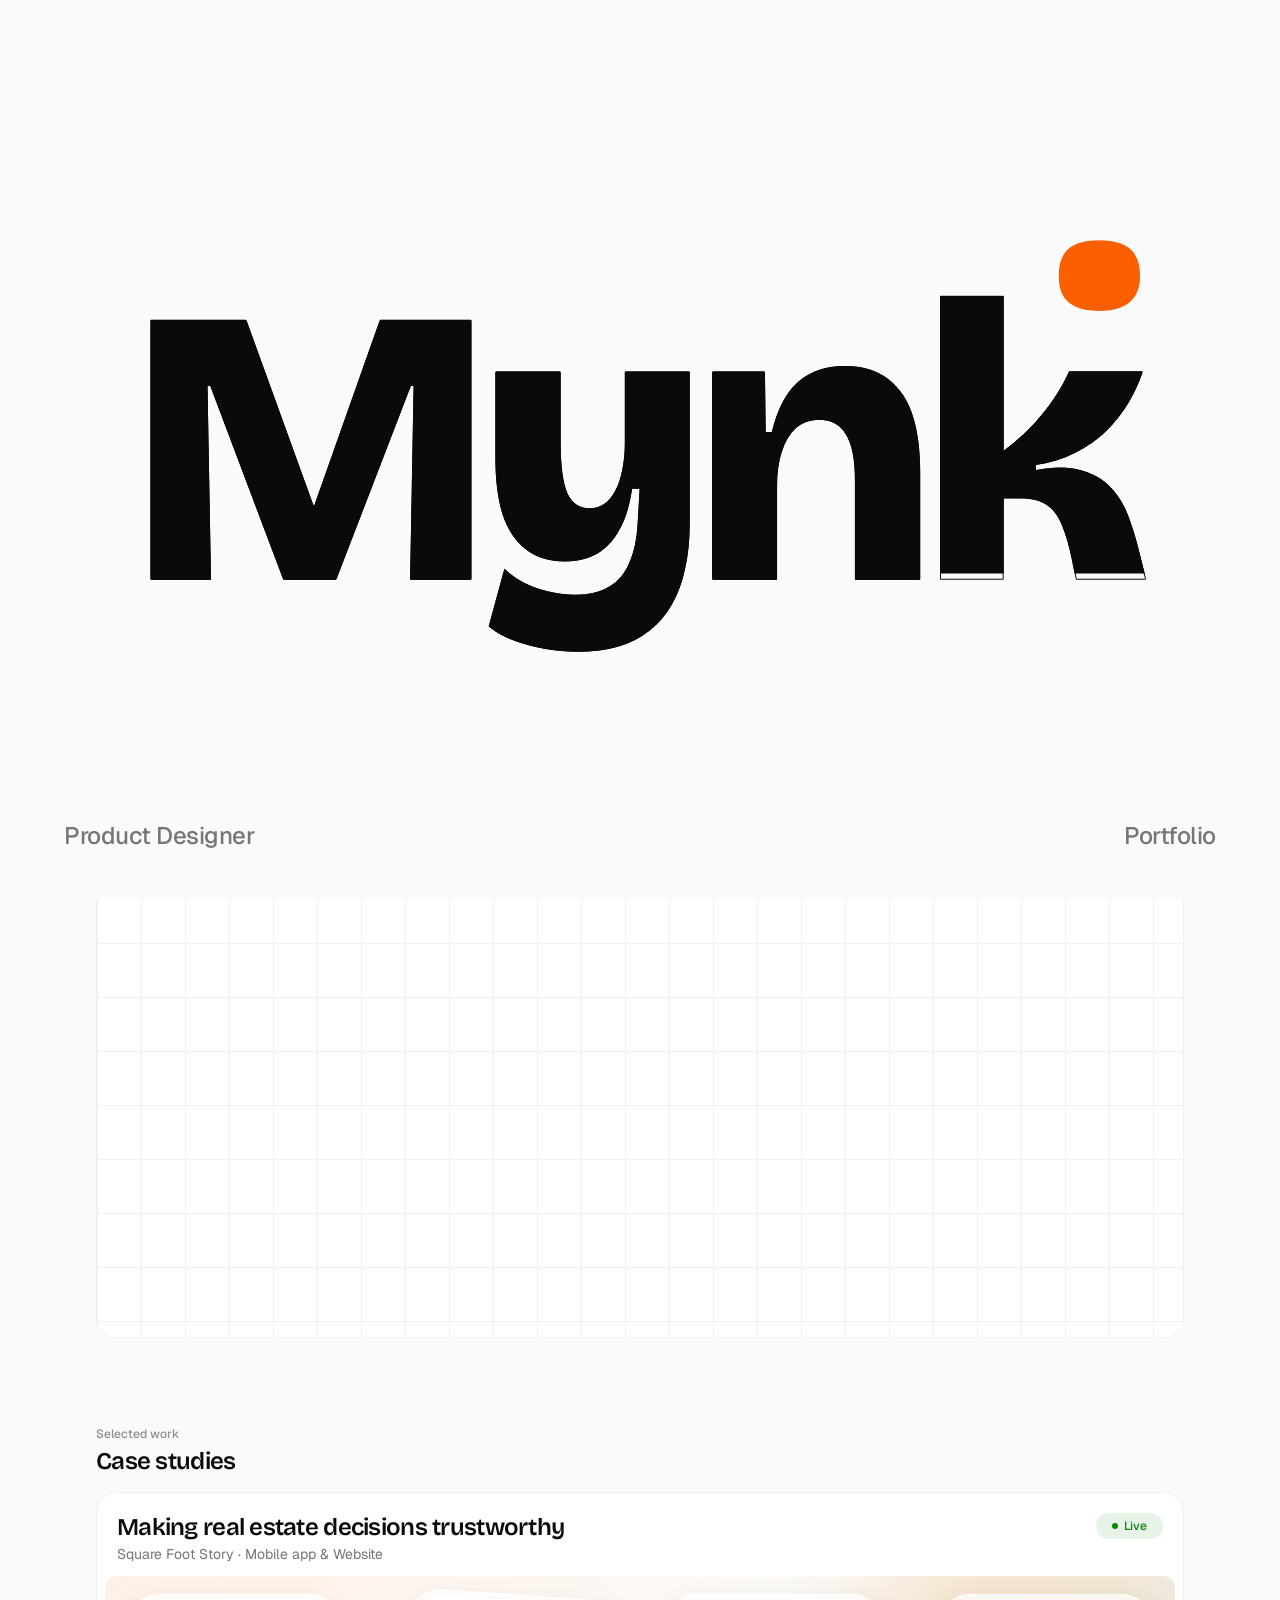
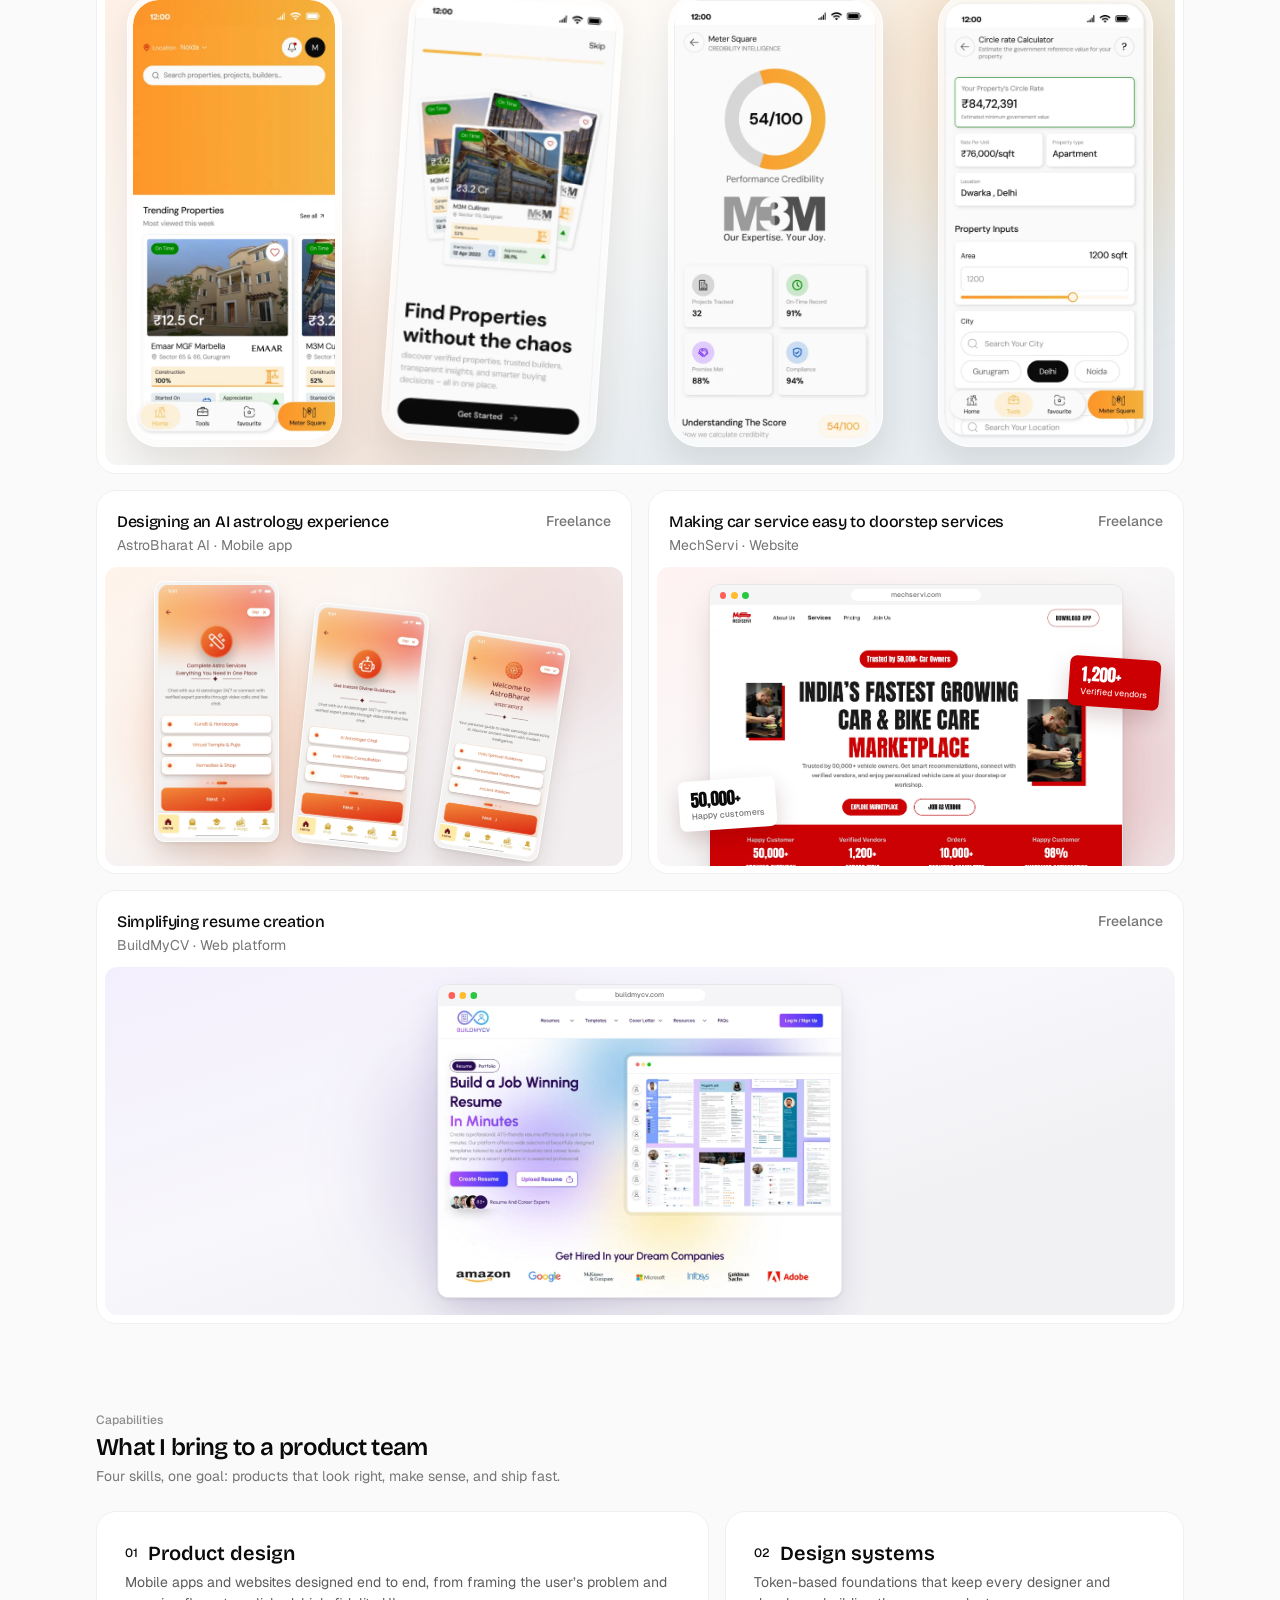
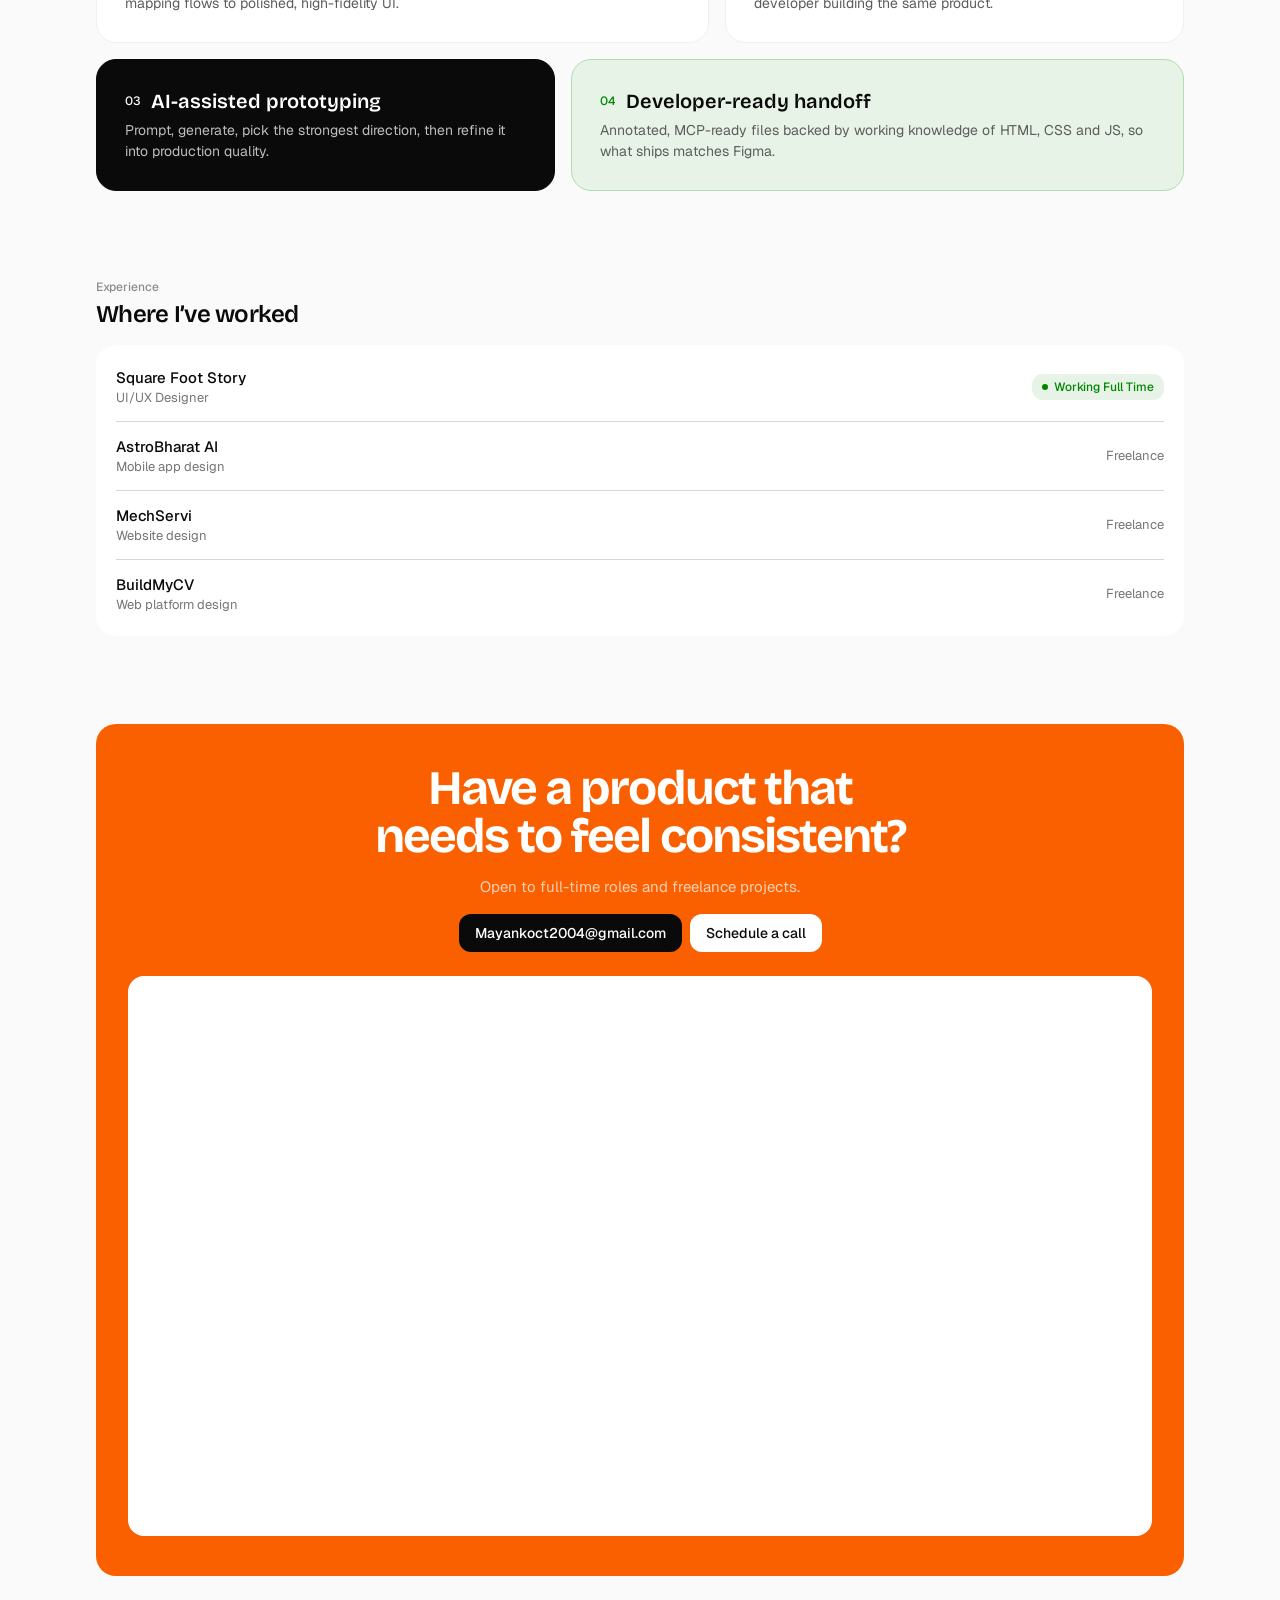
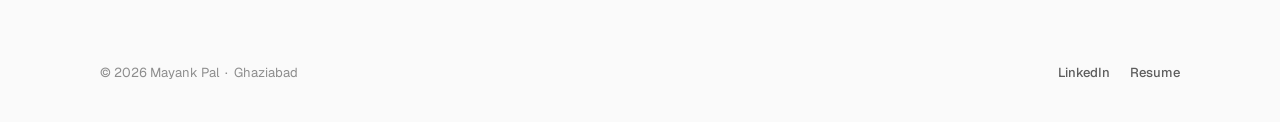
==== commit 1ad8bdfd: "Add orange cursor follower on all pages Co-Authored-By: Claude Sonnet 5.5 <noreply@anthropic.com>" ====
--- a/index.html
+++ b/index.html
@@ -41,6 +41,7 @@
   <link rel="stylesheet" href="css/components/media-frame.css">
 
   <!-- Page -->
+  <link rel="stylesheet" href="css/components/cursor.css">
   <link rel="stylesheet" href="css/pages/home.css">
 </head>
 <body>
@@ -368,6 +369,7 @@
   </div>
 
   <script src="js/main.js"></script>
+  <script src="js/cursor.js"></script>
   <script src="js/schedule.js"></script>
 </body>
 </html>
--- a/css/base/tokens.css
+++ b/css/base/tokens.css
@@ -271,4 +271,10 @@
   --preloader-word-offset-y: 1.9vw;  /* 27.4px below centre */
   --preloader-label-edge: 64px;
   --preloader-label-bottom: 54px;
+
+  /* ---------- Cursor follower ---------- */
+  --cursor-size: 16px;
+  --cursor-active-scale: 2.5;  /* how much the dot grows over links and buttons */
+  --z-cursor: 1100;            /* above the preloader (1000) */
+  --radius-full: 999px;
 }
--- a/css/components/cursor.css
+++ b/css/components/cursor.css
@@ -0,0 +1,38 @@
+/* Orange dot that follows the mouse on every page (js/cursor.js).
+   Only shown for devices with a real mouse; touch screens never see it. */
+
+.cursor {
+  display: none;
+}
+
+@media (hover: hover) and (pointer: fine) {
+  html.has-cursor .cursor {
+    display: block;
+    position: fixed;
+    top: 0;
+    left: 0;
+    z-index: var(--z-cursor);
+    width: var(--cursor-size);
+    height: var(--cursor-size);
+    margin: calc(var(--cursor-size) / -2) 0 0 calc(var(--cursor-size) / -2); /* centre the dot on the pointer */
+    border-radius: var(--radius-full);
+    background: var(--color-orange-900);
+    pointer-events: none; /* never blocks clicks */
+    opacity: 0;           /* revealed on the first mouse move */
+    transition: opacity 0.2s var(--ease-in-out);
+    will-change: transform;
+  }
+
+  html.has-cursor .cursor.is-visible {
+    opacity: 1;
+  }
+
+  /* Grows over links and buttons */
+  html.has-cursor .cursor.is-active {
+    scale: var(--cursor-active-scale);
+  }
+
+  html.has-cursor .cursor {
+    transition: opacity 0.2s var(--ease-in-out), scale 0.25s var(--ease-out-expo);
+  }
+}
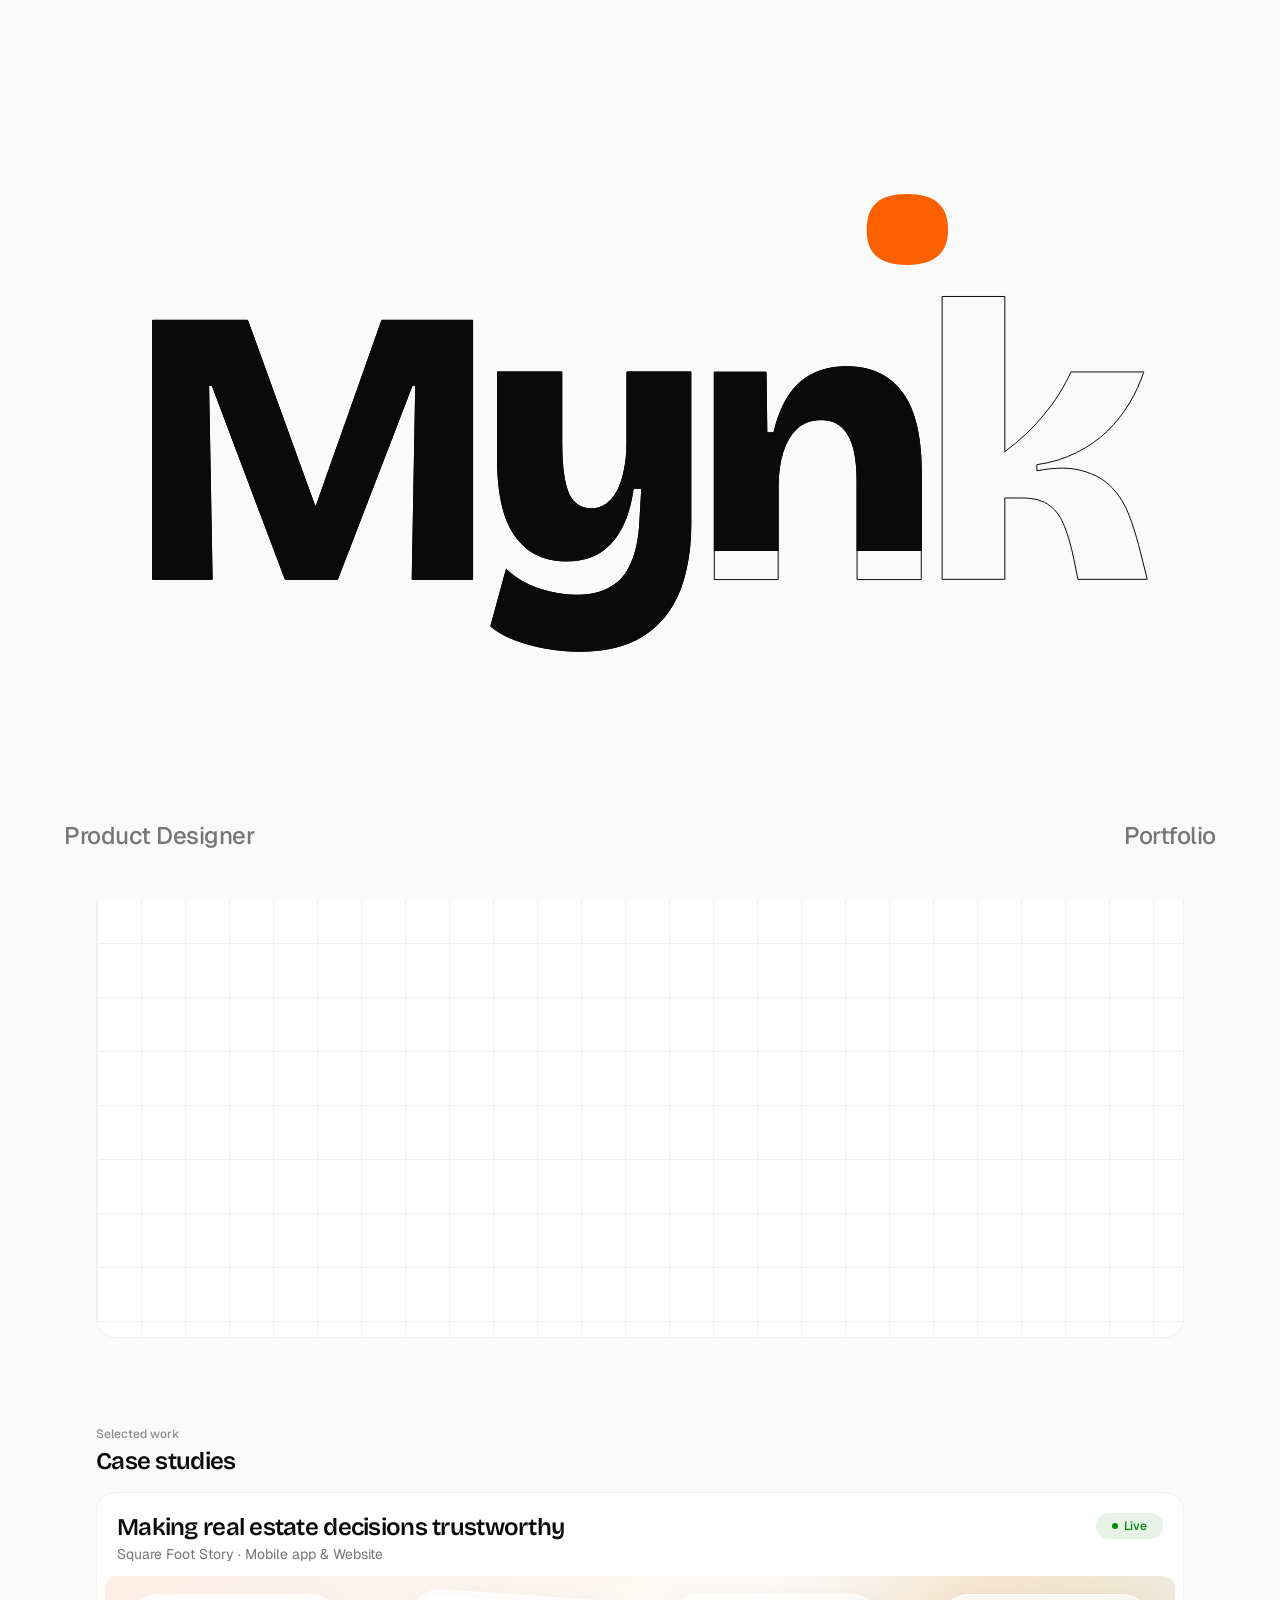
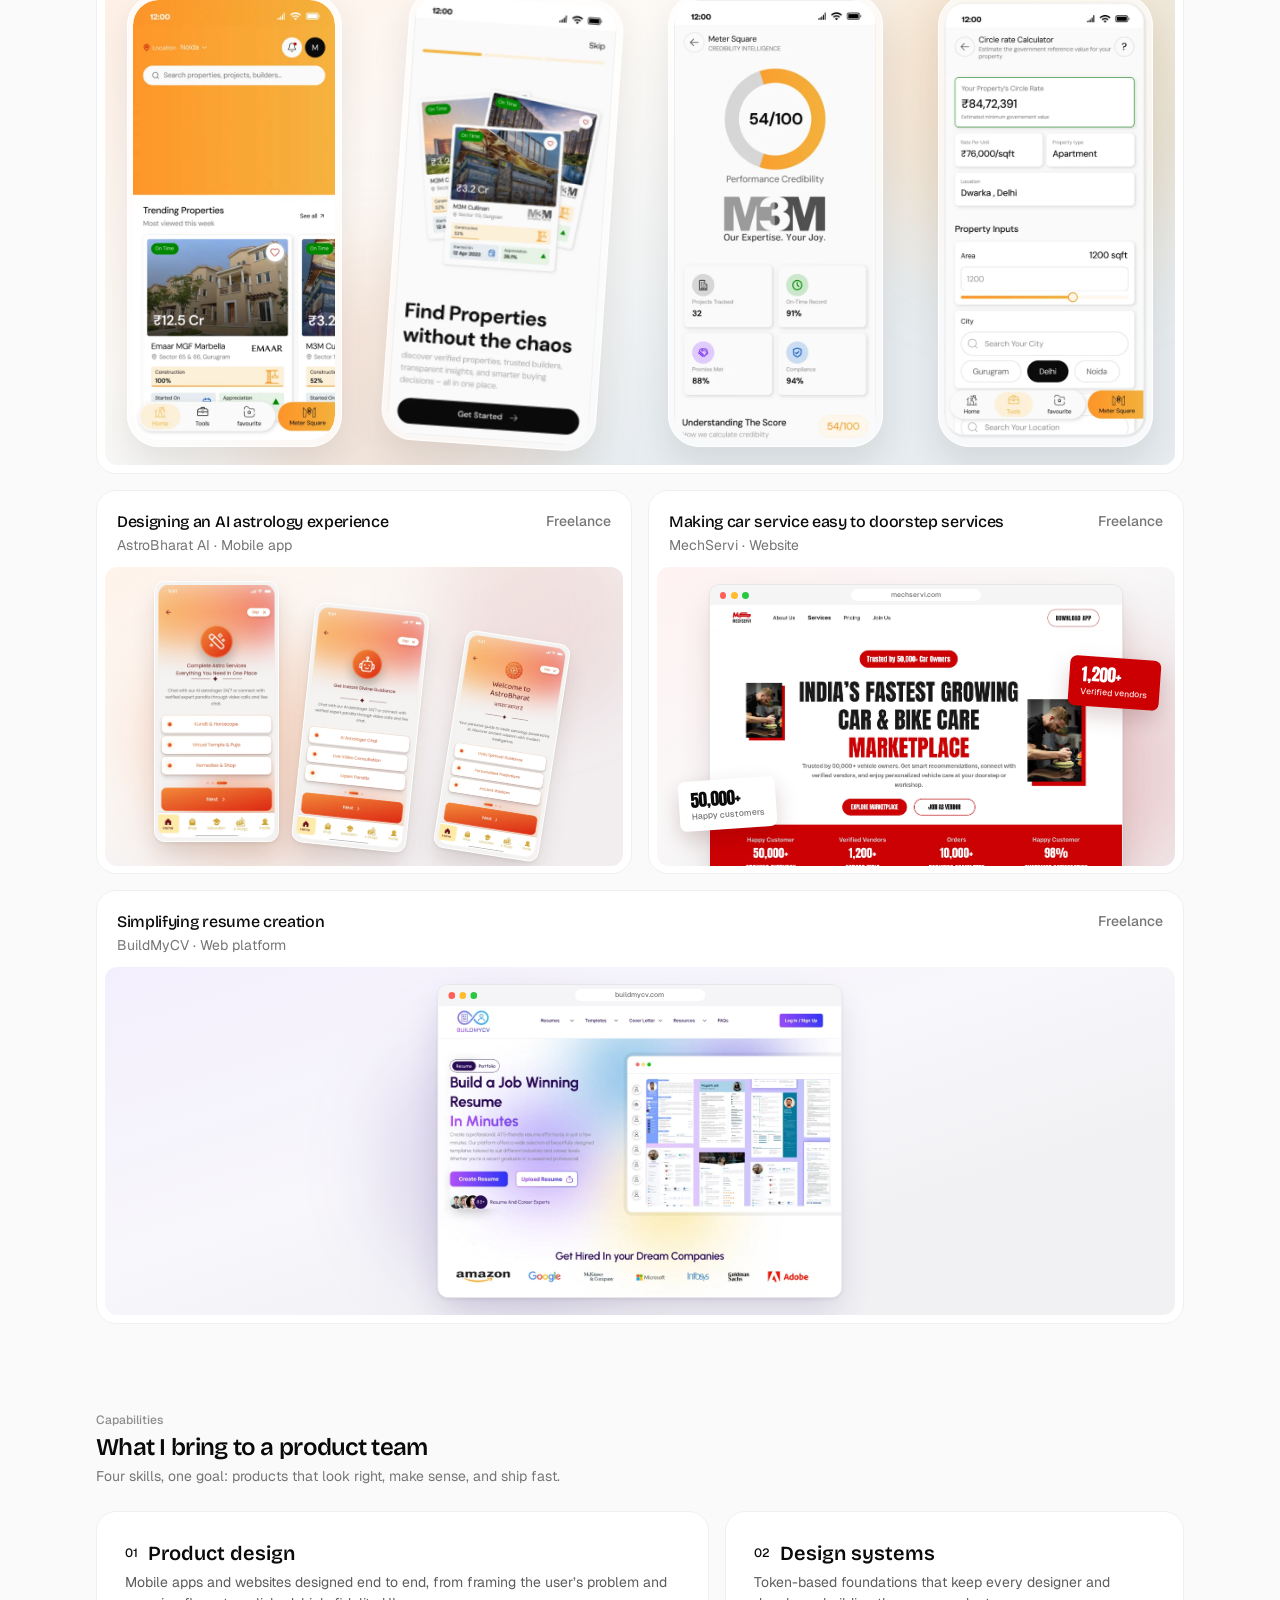
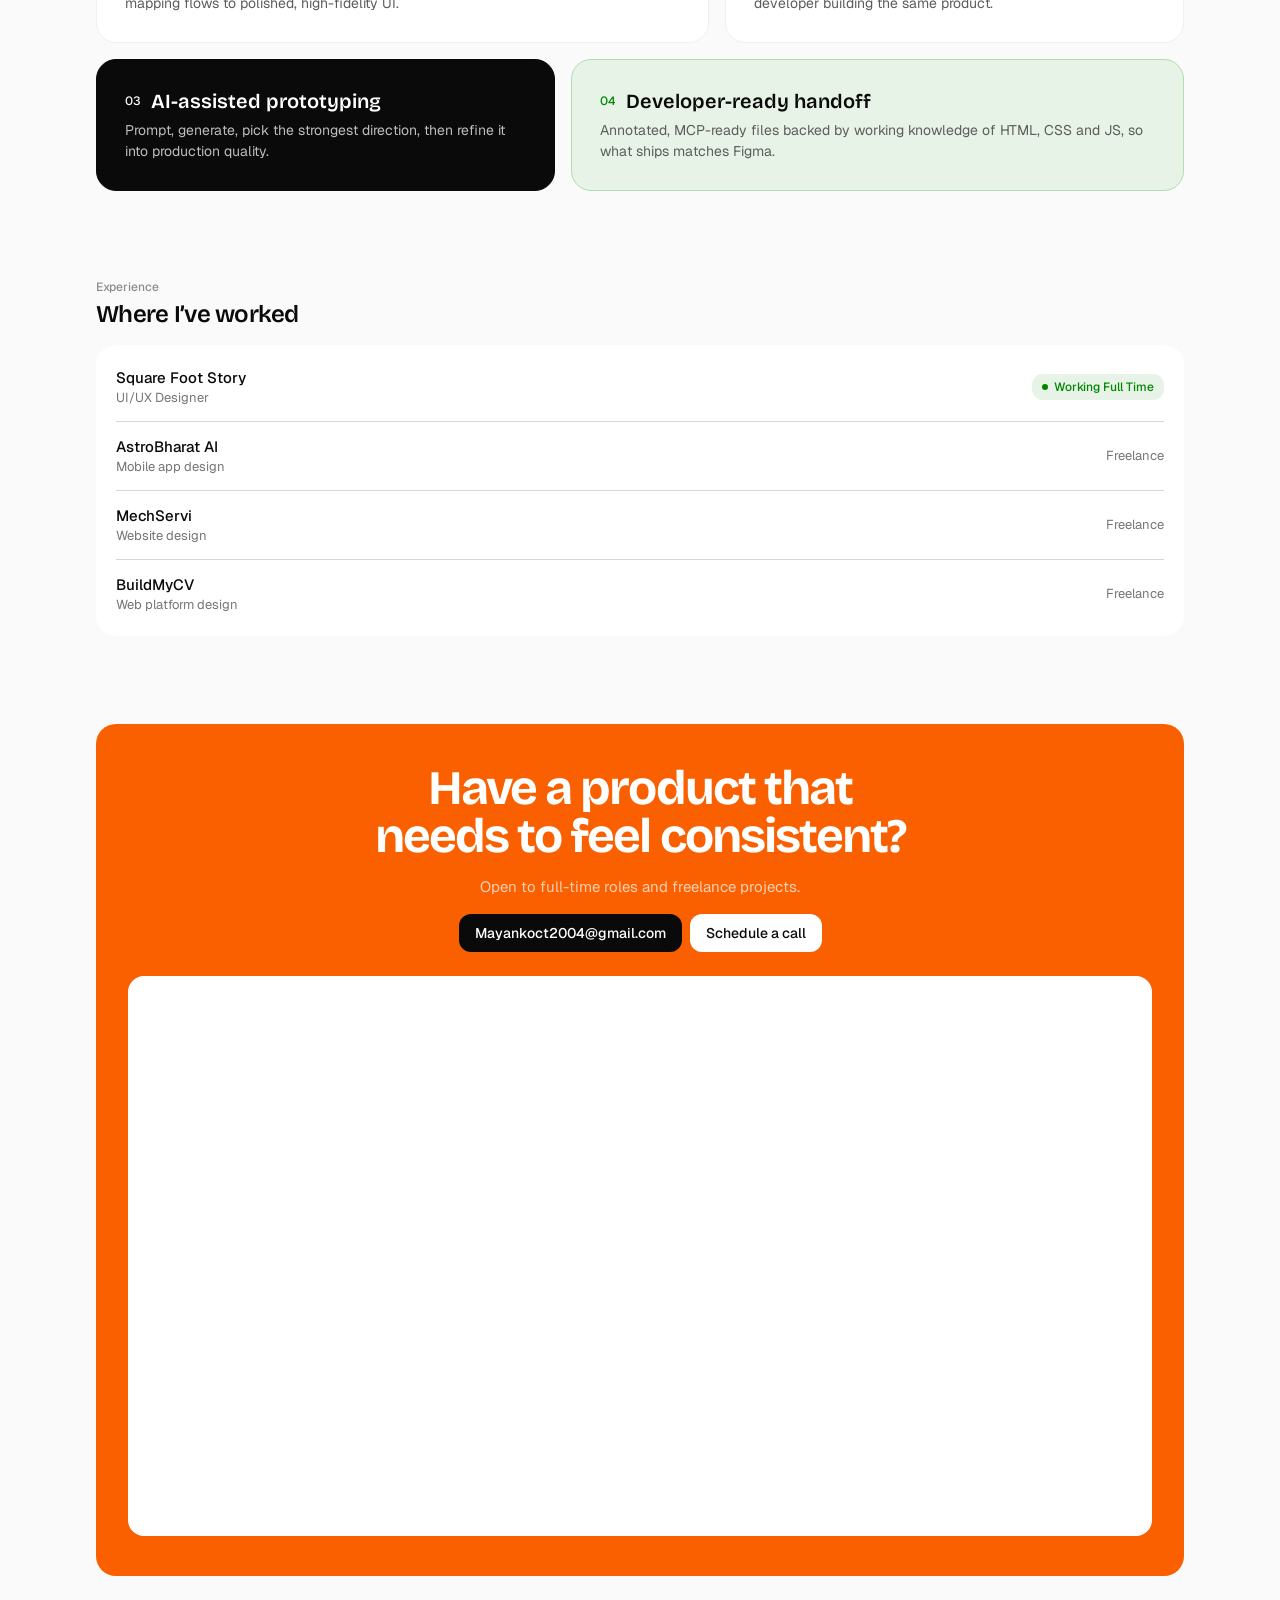
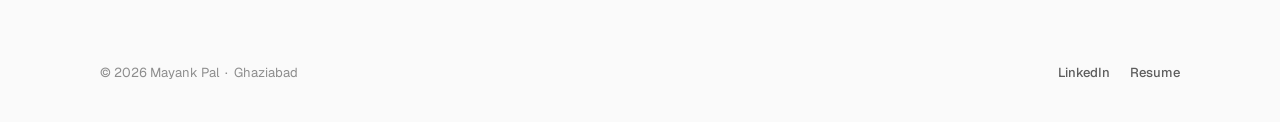
==== commit 0c65f29b: "Remove the cursor follower Co-Authored-By: Claude Sonnet 5.5 <noreply@anthropic.com>" ====
--- a/index.html
+++ b/index.html
@@ -41,7 +41,6 @@
   <link rel="stylesheet" href="css/components/media-frame.css">
 
   <!-- Page -->
-  <link rel="stylesheet" href="css/components/cursor.css">
   <link rel="stylesheet" href="css/pages/home.css">
 </head>
 <body>
@@ -369,7 +368,6 @@
   </div>
 
   <script src="js/main.js"></script>
-  <script src="js/cursor.js"></script>
   <script src="js/schedule.js"></script>
 </body>
 </html>
--- a/css/base/tokens.css
+++ b/css/base/tokens.css
@@ -271,10 +271,4 @@
   --preloader-word-offset-y: 1.9vw;  /* 27.4px below centre */
   --preloader-label-edge: 64px;
   --preloader-label-bottom: 54px;
-
-  /* ---------- Cursor follower ---------- */
-  --cursor-size: 16px;
-  --cursor-active-scale: 2.5;  /* how much the dot grows over links and buttons */
-  --z-cursor: 1100;            /* above the preloader (1000) */
-  --radius-full: 999px;
 }
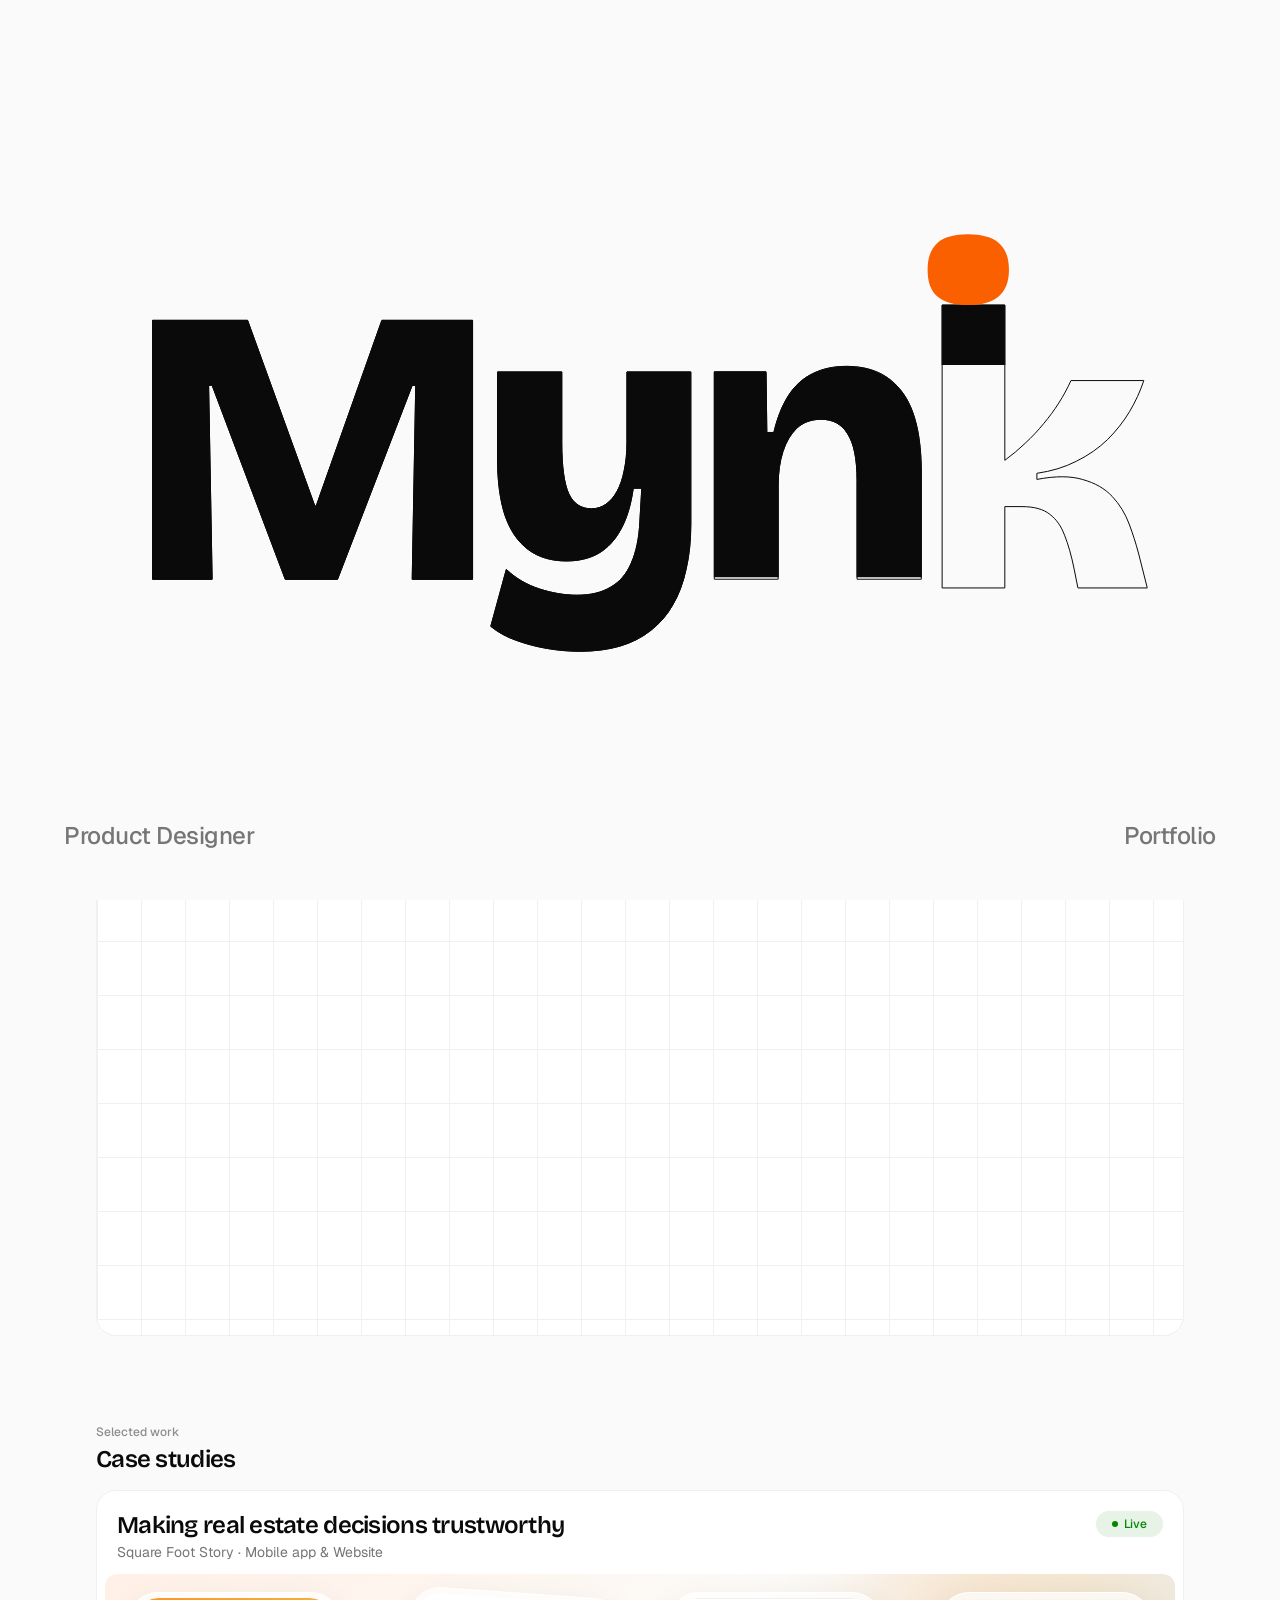
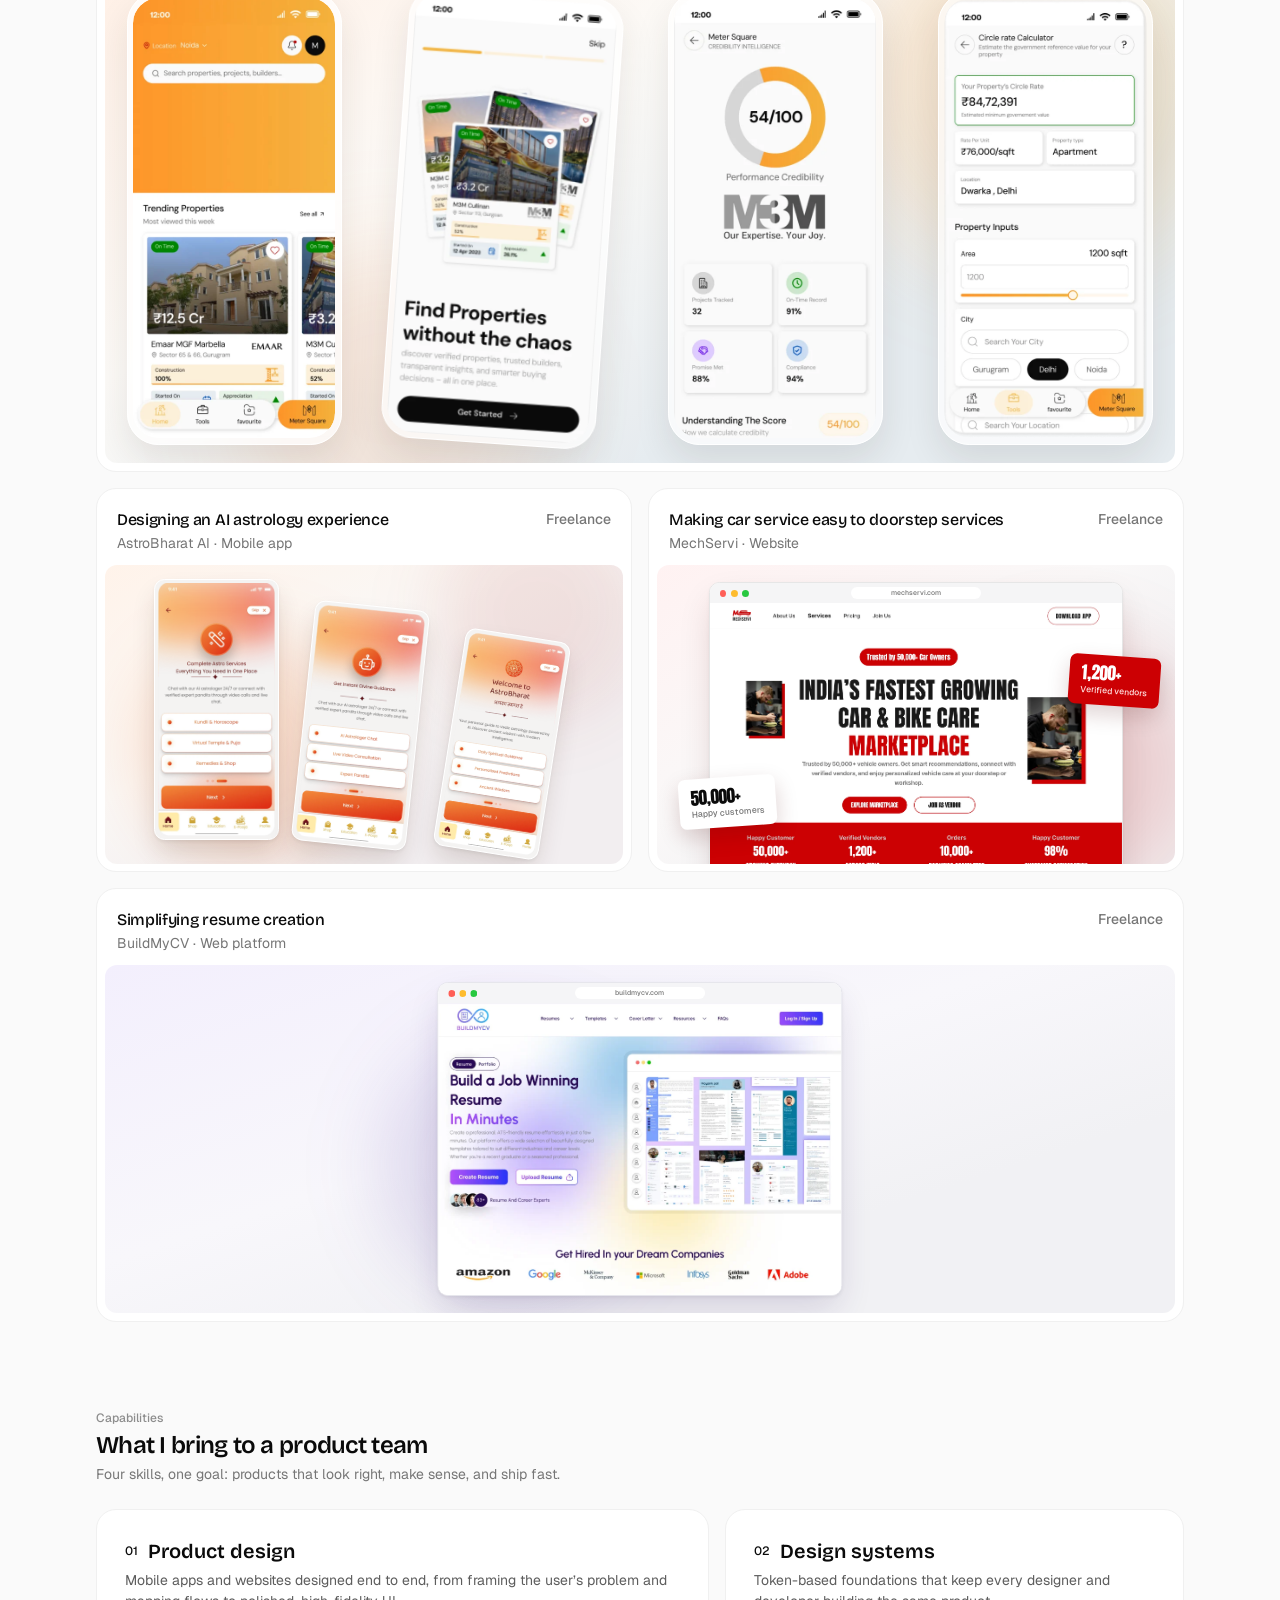
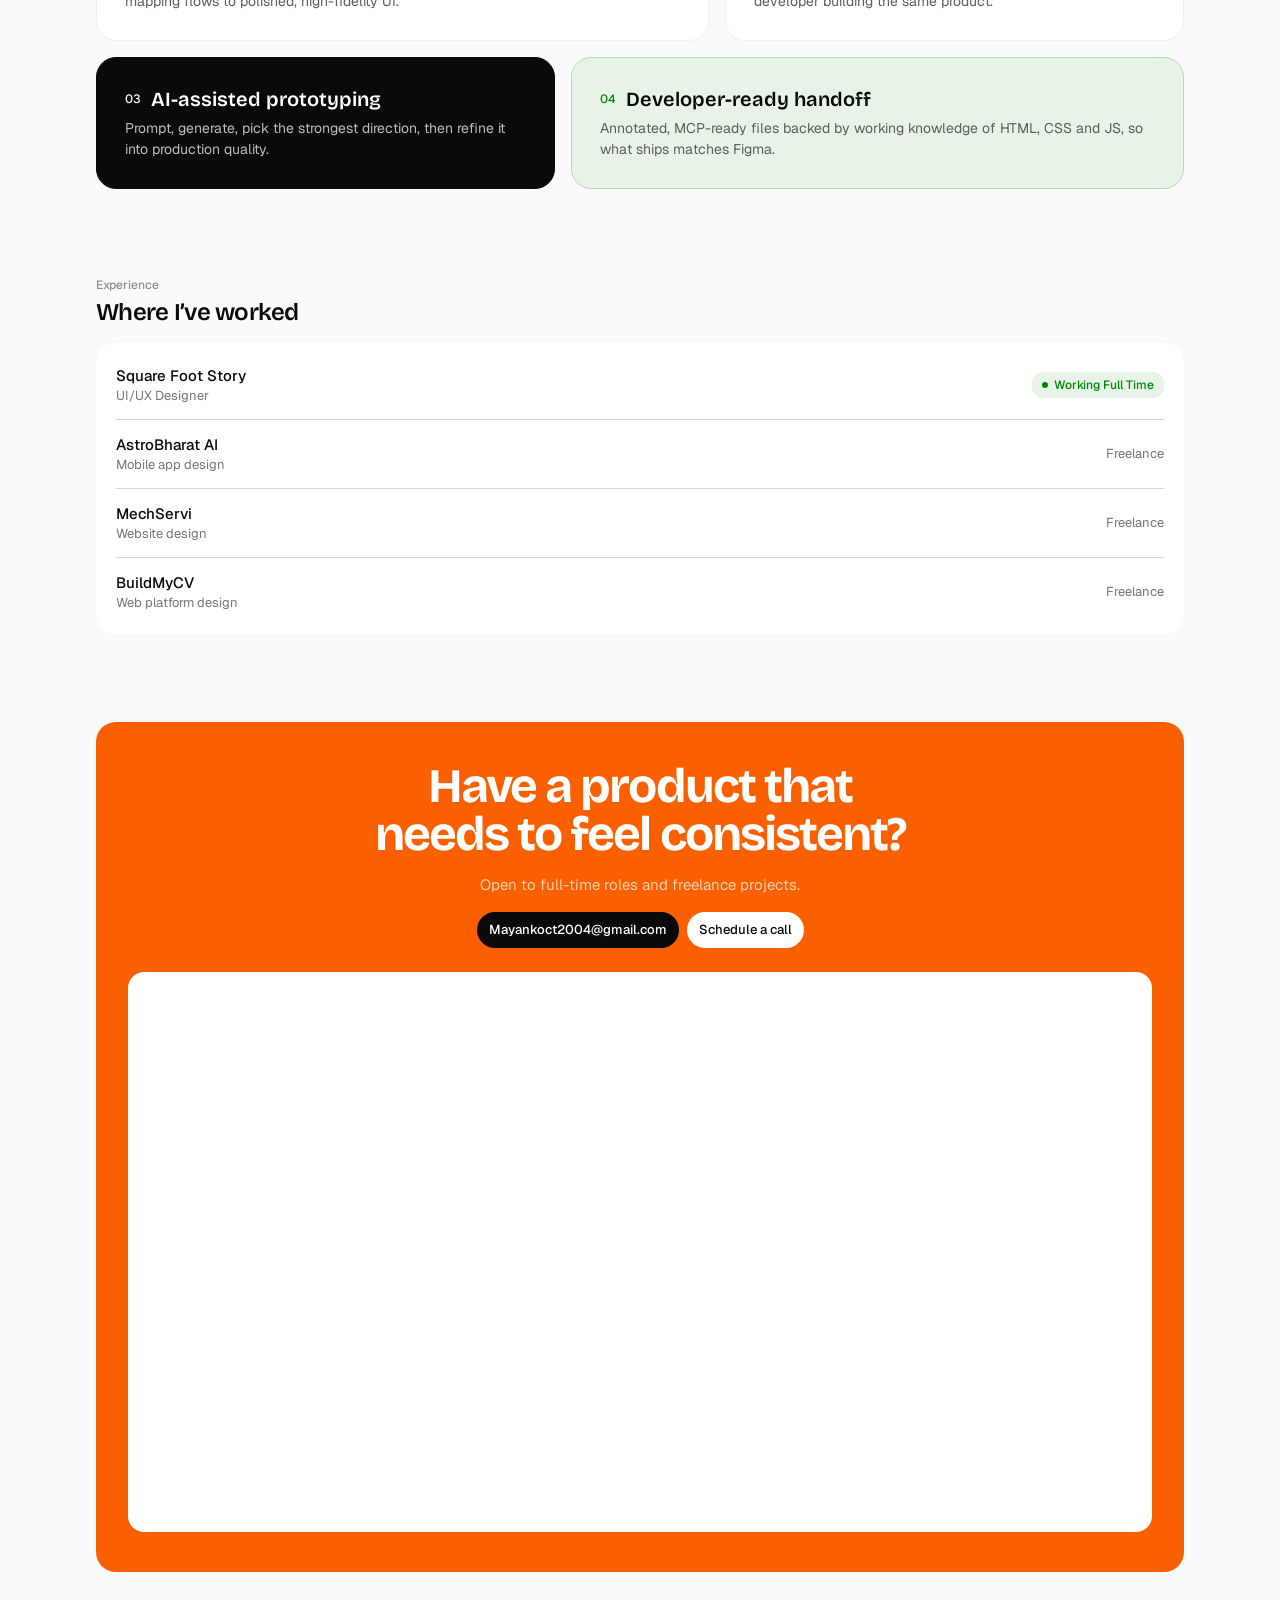
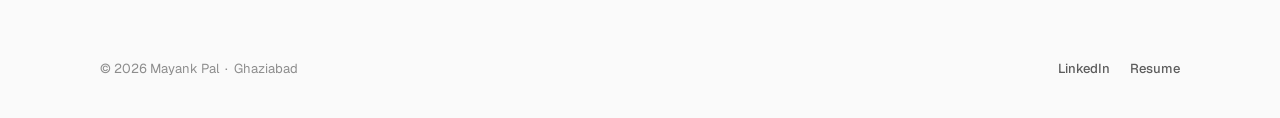
==== commit 40e93cff: "Buttons: new pill design with orange hover fill (Figma 412:17019) Co-Authored-By: Claude Sonnet 5.5 " ====
--- a/index.html
+++ b/index.html
@@ -93,7 +93,7 @@
         <a class="nav__tab" href="index.html#work">Work</a>
         <a class="nav__tab" href="about.html">About</a>
       </nav>
-      <a class="button button--primary button--pill" href="https://drive.google.com/file/d/1pGfPo5S6tZQHNDvkSLIIHLWtFSm-3a2L/view?usp=sharing" target="_blank" rel="noopener">Download Resume</a>
+      <a class="button button--primary" href="https://drive.google.com/file/d/1pGfPo5S6tZQHNDvkSLIIHLWtFSm-3a2L/view?usp=sharing" target="_blank" rel="noopener">Download Resume</a>
     </header>
 
     <main class="page__main">
--- a/css/components/buttons.css
+++ b/css/components/buttons.css
@@ -1,19 +1,51 @@
 /* Buttons and button-style links. */
 
 .button {
+  position: relative;
   display: inline-flex;
   justify-content: center;
-  padding: var(--space-9) var(--space-16);
-  border-radius: var(--radius-12);
-  font-size: var(--font-size-14);
+  overflow: hidden;          /* clips the orange fill to the button's rounded shape */
+  isolation: isolate;        /* keeps the fill behind the text but above the button colour */
+  padding: var(--space-8) var(--space-12);
+  border-radius: var(--radius-round);
+  font-size: var(--font-size-13);
   font-weight: var(--font-weight-medium);
   line-height: 20px;
   white-space: nowrap;
-  transition: opacity 0.2s, transform 0.2s;
+  transition: color 0.3s var(--ease-out-expo), transform 0.2s;
 }
 
-.button:hover {
-  opacity: 0.85;
+/* Hover fill (Figma 412:17019): an orange circle grows out of the bottom centre until it covers the button */
+.button::before {
+  content: "";
+  position: absolute;
+  bottom: 0;
+  left: 50%;
+  z-index: -1;
+  width: 160%;
+  aspect-ratio: 1;
+  border-radius: var(--radius-round);
+  background: var(--color-orange-900);
+  translate: -50% 50%;
+  scale: 0;
+  transition: scale 0.5s var(--ease-out-expo);
+}
+
+@media (hover: hover) {
+  .button:hover,
+  .button:focus-visible {
+    color: var(--color-white);
+    /* Once the circle has covered the button, make the button itself orange too, so no thin
+       edge of the old colour shows around the rounded corners */
+    background-color: var(--color-orange-900);
+    border-color: var(--color-orange-900);
+    transition: color 0.3s var(--ease-out-expo), transform 0.2s, background-color 0s 0.4s;
+  }
+
+  .button:hover::before,
+  .button:focus-visible::before {
+    scale: 1;
+  }
 }
 
 .button:active {
@@ -39,11 +71,6 @@
   color: var(--color-text);
 }
 
-/* Fully rounded ends */
-.button--pill {
-  border-radius: 240px;
-}
-
 /* A row of buttons */
 .button-group {
   display: flex;
